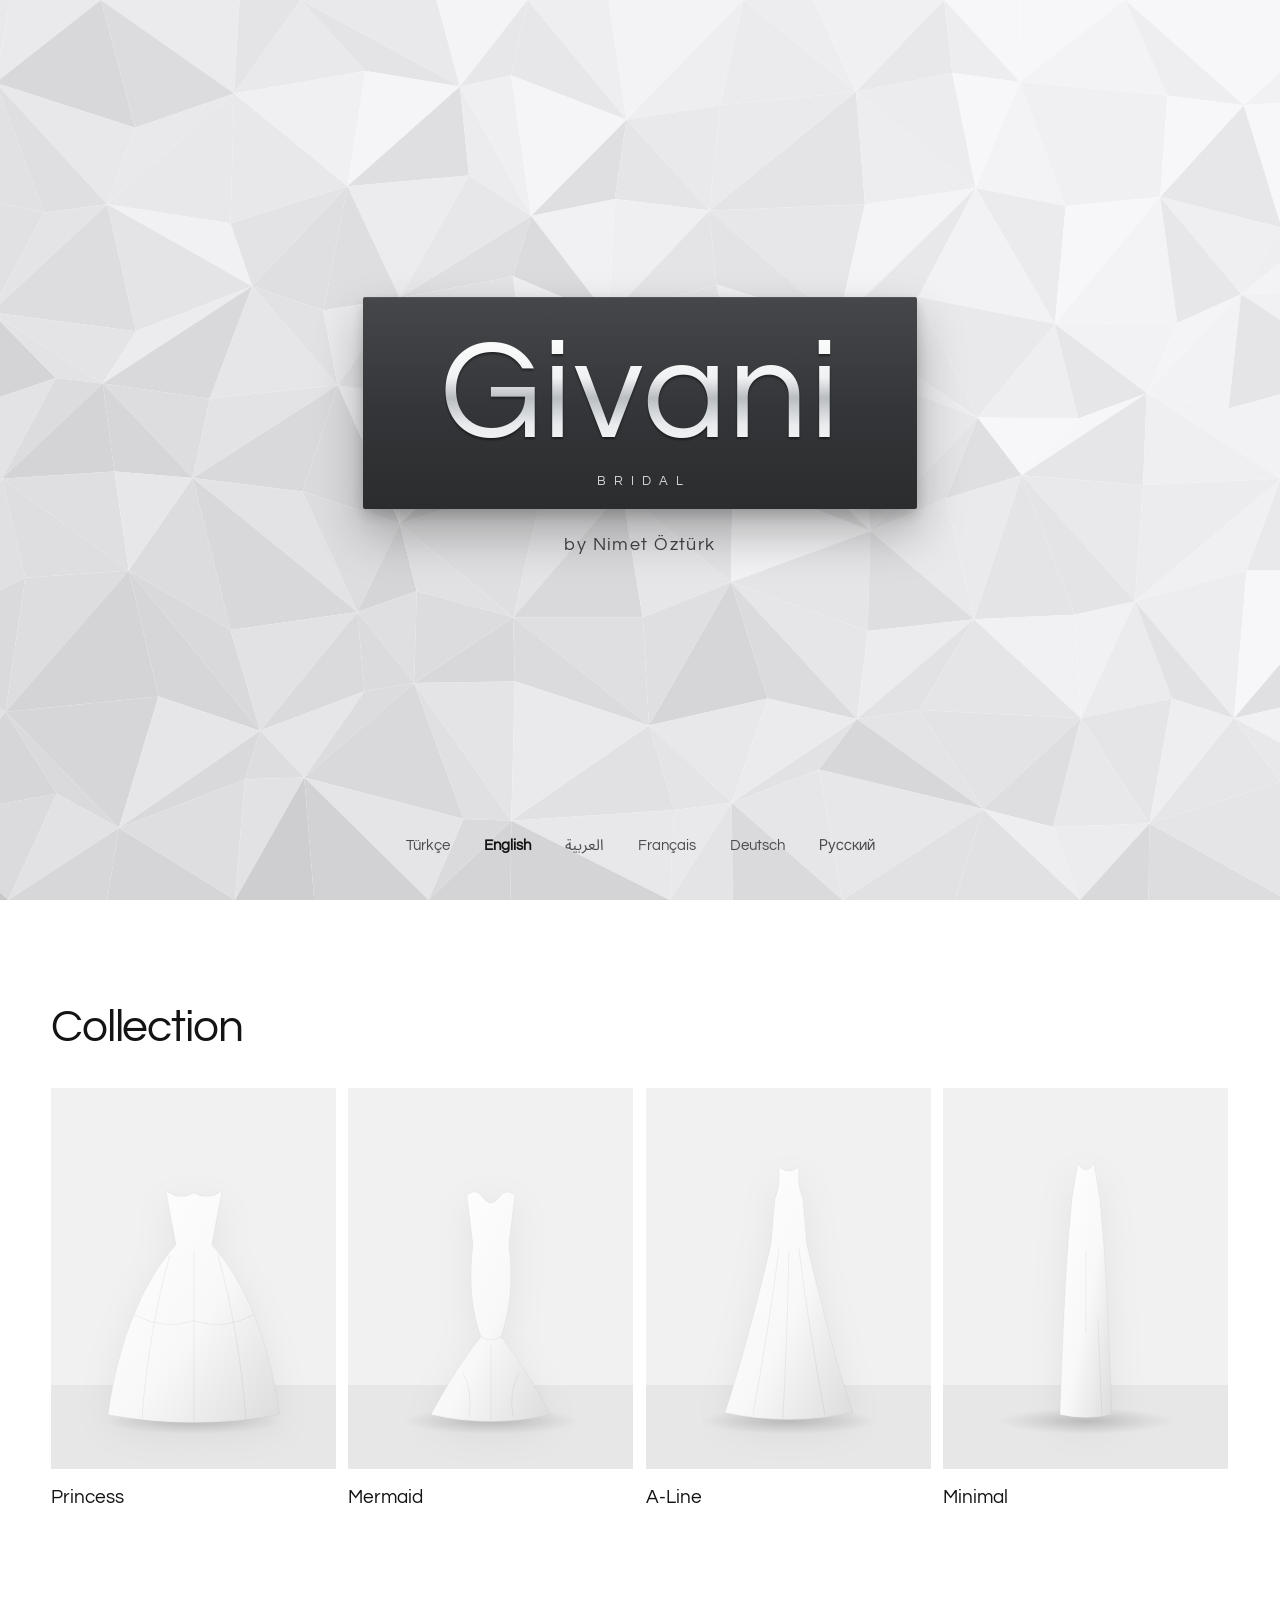
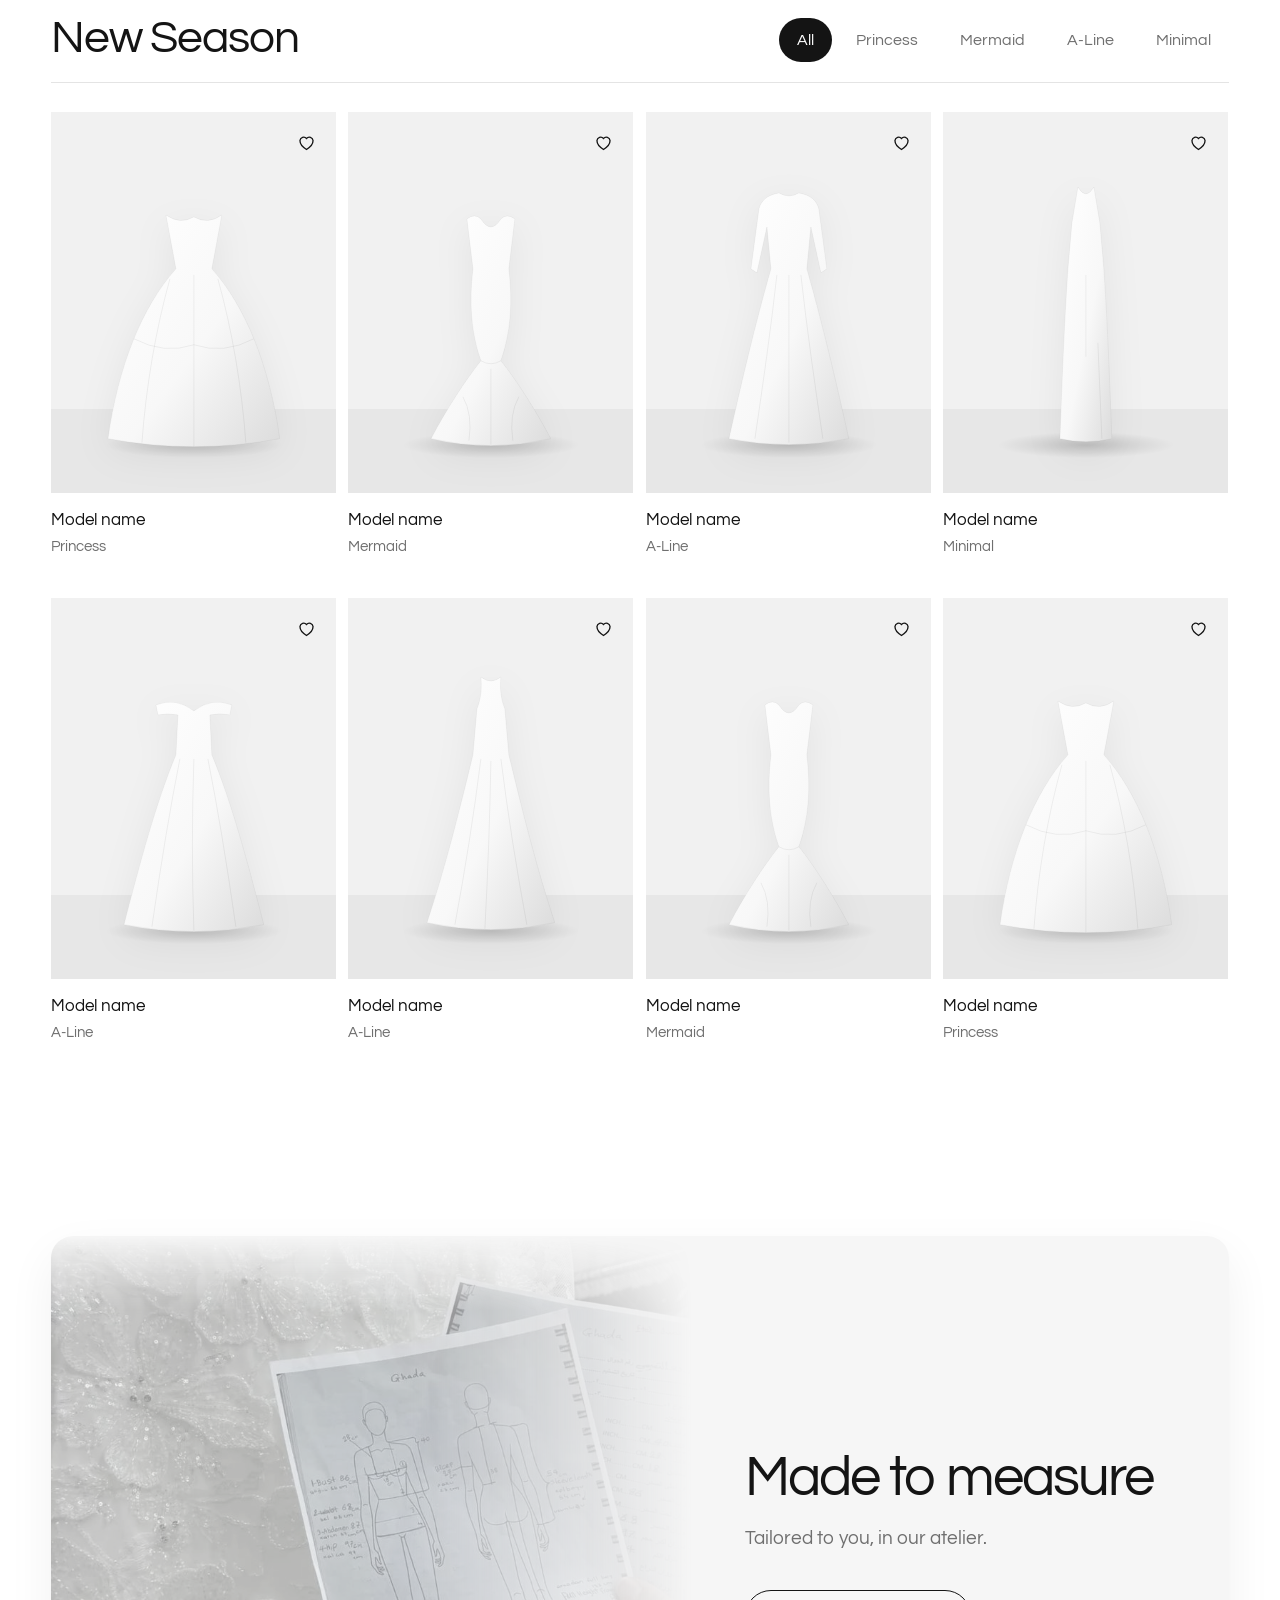
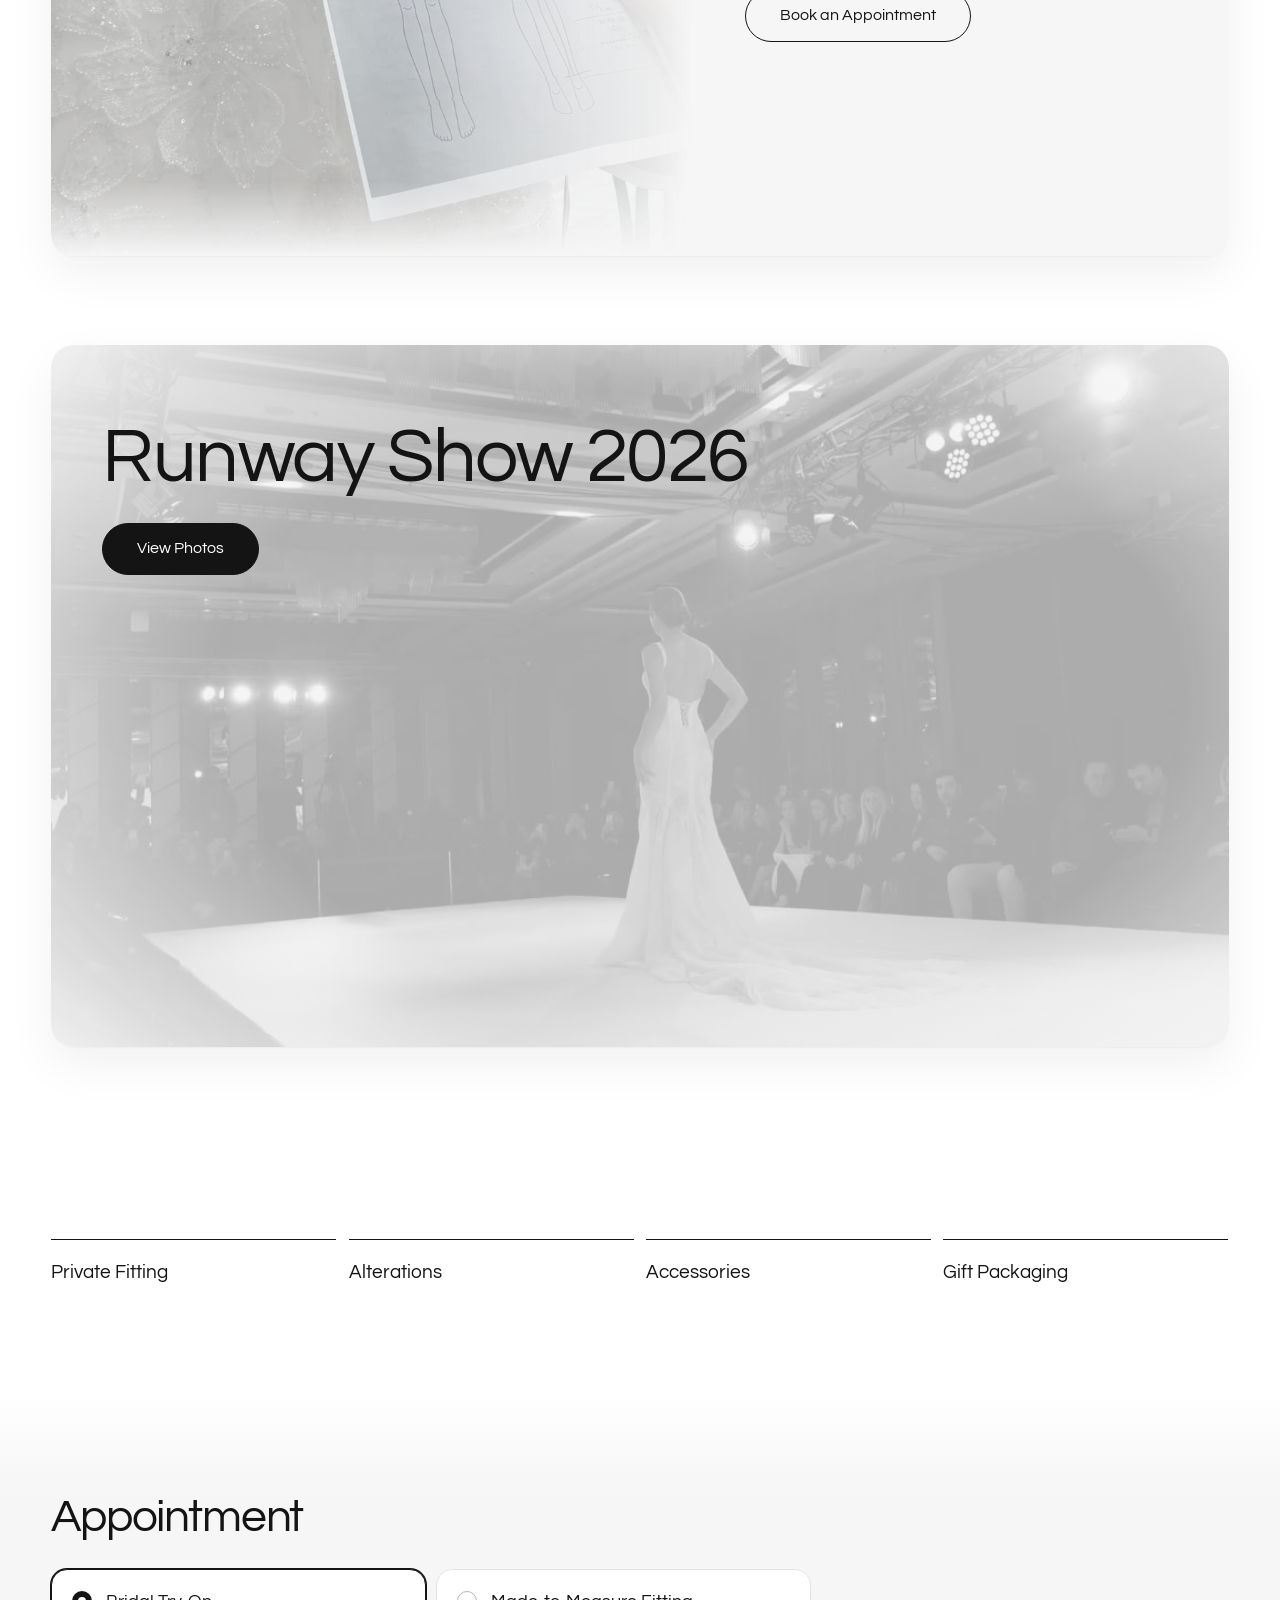
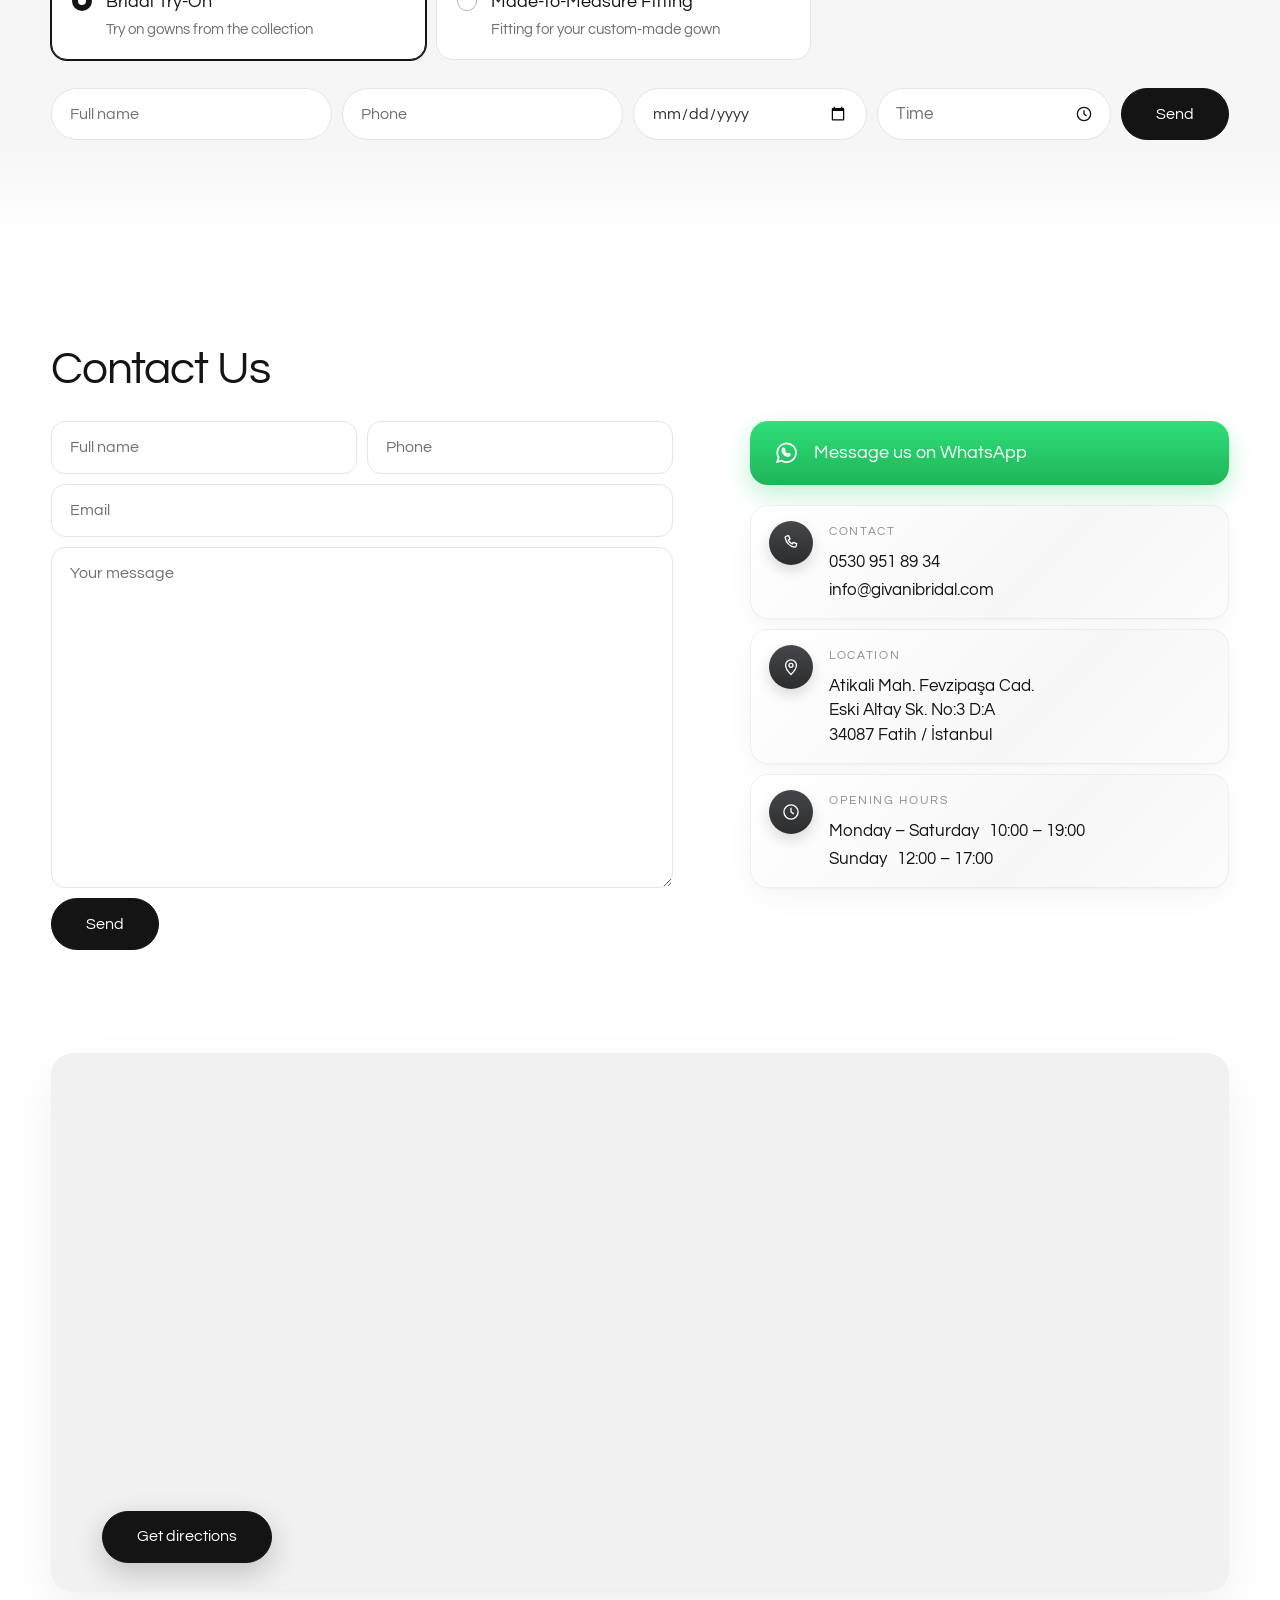
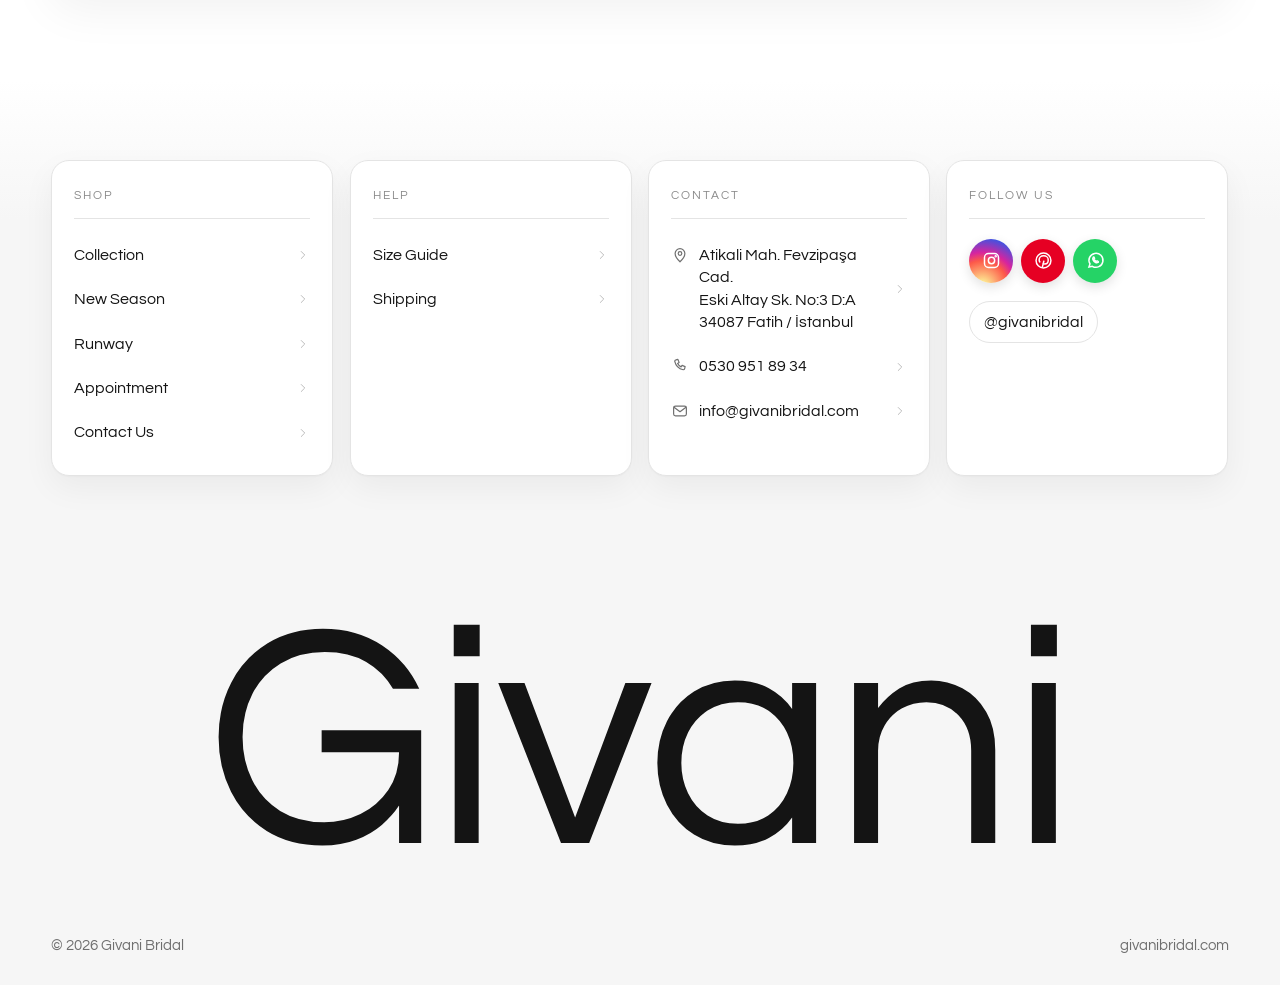
==== index.html @ d855e5ca "Kişiye özel dikim: silik atölye ölçü fotoğrafı Co-Authored-By: Claude Opus 5.5 <noreply@anthropic.co" ====
<!DOCTYPE html>
<html lang="tr">
<head>
  <meta charset="UTF-8">
  <meta name="viewport" content="width=device-width, initial-scale=1.0">
  <title>Givani Bridal — Tasarım Gelinlikler</title>
  <meta name="description" content="Givani Bridal tasarım gelinlik koleksiyonu.">
  <link rel="icon" href="assets/favicon.svg" type="image/svg+xml">
  <link rel="preconnect" href="https://fonts.googleapis.com">
  <link rel="preconnect" href="https://fonts.gstatic.com" crossorigin>
  <link href="https://fonts.googleapis.com/css2?family=Inter+Tight:wght@300;400;500;600&family=Questrial&family=Noto+Sans+Arabic:wght@400;500;600&display=swap" rel="stylesheet">
  <link rel="stylesheet" href="css/style.css">
</head>
<body>
<script>document.documentElement.classList.add("js")</script>
<script>try{if(!sessionStorage.getItem("gv_intro")&&!location.hash)document.documentElement.classList.add("has-intro")}catch(e){document.documentElement.classList.add("has-intro")}</script>

<!-- Simgeler ve gelinlik siluetleri -->
<svg width="0" height="0" style="position:absolute" aria-hidden="true">
  <defs>
    <linearGradient id="gown-fill" x1="0" y1="0" x2="1" y2="1">
      <stop offset="0" stop-color="#ffffff"/>
      <stop offset=".55" stop-color="#f8f8f8"/>
      <stop offset="1" stop-color="#dcdcdc"/>
    </linearGradient>

    <symbol id="i-search" viewBox="0 0 24 24"><circle cx="11" cy="11" r="6.5"/><path d="M16 16l4.5 4.5"/></symbol>
    <symbol id="i-user" viewBox="0 0 24 24"><circle cx="12" cy="8.5" r="3.8"/><path d="M4.5 20.5c1.2-3.8 4-5.6 7.5-5.6s6.3 1.8 7.5 5.6"/></symbol>
    <symbol id="i-heart" viewBox="0 0 24 24"><path d="M12 20s-7.5-4.6-7.5-10.2A4.3 4.3 0 0 1 12 7.4a4.3 4.3 0 0 1 7.5 2.4C19.5 15.4 12 20 12 20z"/></symbol>
    <symbol id="i-bag" viewBox="0 0 24 24"><path d="M5.5 8.5h13l-1 12h-11z"/><path d="M9 8.5V7a3 3 0 0 1 6 0v1.5"/></symbol>
    <symbol id="i-menu" viewBox="0 0 24 24"><path d="M4 9h16M4 15h16"/></symbol>
    <symbol id="i-globe" viewBox="0 0 24 24"><circle cx="12" cy="12" r="8.5"/><path d="M3.5 12h17M12 3.5c2.4 2.4 3.6 5.2 3.6 8.5s-1.2 6.1-3.6 8.5M12 3.5C9.6 5.9 8.4 8.7 8.4 12s1.2 6.1 3.6 8.5"/></symbol>
    <symbol id="i-chev" viewBox="0 0 24 24"><path d="M9 5l7 7-7 7"/></symbol>
    <symbol id="i-back" viewBox="0 0 24 24"><path d="M20 12H4.5M10.5 5.5L4 12l6.5 6.5"/></symbol>
    <symbol id="i-close" viewBox="0 0 24 24"><path d="M6 6l12 12M18 6L6 18"/></symbol>
    <symbol id="i-pinterest" viewBox="0 0 24 24"><circle cx="12" cy="12" r="8.5"/><path d="M10.6 19.8l1.9-7.6"/><path d="M11.3 15.1c.6.5 1.4.8 2.2.8 2.3 0 3.9-2 3.9-4.6 0-2.7-2.3-4.6-5.2-4.6-3.1 0-5.2 2.1-5.2 4.7 0 1.2.5 2.3 1.3 2.8"/></symbol>
    <symbol id="i-instagram" viewBox="0 0 24 24"><rect x="4" y="4" width="16" height="16" rx="4.5"/><circle cx="12" cy="12" r="3.6"/><circle cx="16.8" cy="7.2" r=".6"/></symbol>
    <symbol id="i-whatsapp" viewBox="0 0 24 24"><path d="M4.5 19.5l1.2-3.6A8 8 0 1 1 8.4 18.6z"/><path d="M9.2 8.6c.2-.5.6-.5.9-.5s.5.6.8 1.3c.2.5-.5.9-.4 1.2.5 1 1.3 1.8 2.3 2.3.3.1.7-.6 1.2-.4.7.3 1.3.6 1.3.8s0 .7-.5.9c-.6.4-1.5.6-2.6.1A7 7 0 0 1 9.1 11c-.4-1-.2-1.8.1-2.4z"/></symbol>

    <!-- Siluetler (viewBox 200x300) -->
    <symbol id="g-aline" viewBox="0 0 200 300">
      <path class="g" d="M90 34C91 46 90 56 86 66L82 112C68 170 54 226 36 280Q100 294 164 280C146 226 132 170 118 112L114 66C110 56 109 46 110 34Q100 42 90 34Z"/>
      <path class="f" d="M100 118C99 174 97 230 94 286M90 116C83 172 74 228 64 282M110 116C117 172 126 228 136 282"/>
    </symbol>
    <symbol id="g-mermaid" viewBox="0 0 200 300">
      <path class="g" d="M76 62Q84 56 90 62Q95 70 100 70Q105 70 110 62Q116 56 124 62L118 112C122 146 120 176 110 204C126 224 144 252 160 282Q100 296 40 282C56 252 74 224 90 204C80 176 78 146 82 112Z"/>
      <path class="f" d="M90 204Q100 210 110 204M72 240Q82 258 78 284M128 240Q118 258 122 284M100 212V288"/>
    </symbol>
    <symbol id="g-ball" viewBox="0 0 200 300">
      <path class="g" d="M72 58Q86 68 100 60Q114 68 128 58L118 112C152 150 176 210 186 282Q100 298 14 282C24 210 48 150 82 112Z"/>
      <path class="f" d="M100 118V290M76 122C62 172 52 230 48 286M124 122C138 172 148 230 152 286M40 182Q70 198 100 188Q130 198 160 182"/>
    </symbol>
    <symbol id="g-sheath" viewBox="0 0 200 300">
      <path class="g" d="M92 30Q100 44 108 30L114 66L118 112C122 172 124 228 126 282Q100 288 74 282C76 228 78 172 82 112L86 66Z"/>
      <path class="f" d="M112 186L116 282M100 118V200"/>
    </symbol>
    <symbol id="g-sleeve" viewBox="0 0 200 300">
      <path class="g" d="M90 36Q100 42 110 36C122 38 128 44 130 52L138 112L132 116L122 70L118 112C134 168 148 228 160 282Q100 294 40 282C52 228 66 168 82 112L78 70L68 116L62 112L70 52C72 44 78 38 90 36Z"/>
      <path class="f" d="M100 118V286M88 118C82 172 74 228 66 282M112 118C118 172 126 228 134 282"/>
    </symbol>
    <symbol id="g-off" viewBox="0 0 200 300">
      <path class="g" d="M62 62Q82 54 100 68Q118 54 138 62L136 72Q126 70 116 72L118 112C138 160 154 220 170 282Q100 296 30 282C46 220 62 160 82 112L84 72Q74 70 64 72Z"/>
      <path class="f" d="M100 116C98 174 98 230 100 288M86 116Q72 186 58 284M114 116Q128 186 142 284"/>
    </symbol>
  </defs>
</svg>

<!-- Giriş ekranı -->
<div class="intro" id="intro" hidden>
  <svg class="intro__facets" viewBox="0 0 1600 1000" preserveAspectRatio="xMidYMid slice" aria-hidden="true"><path d="M0 0L100 0L84 92Z" fill="#e9e9eb"/><path d="M0 0L84 92L0 134Z" fill="#e0e0e2"/><path d="M100 0L201 0L84 92Z" fill="#eaeaec"/><path d="M201 0L239 142L84 92Z" fill="#d8d8da"/><path d="M201 0L355 0L349 104Z" fill="#ebebed"/><path d="M201 0L349 104L239 142Z" fill="#dcdcde"/><path d="M355 0L423 0L349 104Z" fill="#e4e4e6"/><path d="M423 0L495 79L349 104Z" fill="#e9e9eb"/><path d="M423 0L574 0L600 96Z" fill="#e9e9eb"/><path d="M423 0L600 96L495 79Z" fill="#e4e4e6"/><path d="M574 0L675 0L600 96Z" fill="#f4f4f6"/><path d="M675 0L657 84L600 96Z" fill="#e7e7e9"/><path d="M675 0L765 0L785 133Z" fill="#eeeef0"/><path d="M675 0L785 133L657 84Z" fill="#e7e7e9"/><path d="M765 0L915 0L785 133Z" fill="#f3f3f5"/><path d="M915 0L889 117L785 133Z" fill="#eeeef0"/><path d="M915 0L992 0L1040 102Z" fill="#ededef"/><path d="M915 0L1040 102L889 117Z" fill="#ebebed"/><path d="M992 0L1138 0L1040 102Z" fill="#f0f0f2"/><path d="M1138 0L1147 81L1040 102Z" fill="#e8e8ea"/><path d="M1138 0L1223 0L1222 91Z" fill="#f7f7f9"/><path d="M1138 0L1222 91L1147 81Z" fill="#ededef"/><path d="M1223 0L1339 0L1222 91Z" fill="#f7f7f9"/><path d="M1339 0L1386 106L1222 91Z" fill="#f3f3f5"/><path d="M1339 0L1480 0L1471 117Z" fill="#f7f7f9"/><path d="M1339 0L1471 117L1386 106Z" fill="#eeeef0"/><path d="M1480 0L1600 0L1471 117Z" fill="#f7f7f9"/><path d="M1600 0L1600 108L1471 117Z" fill="#f1f1f3"/><path d="M0 134L84 92L0 208Z" fill="#e7e7e9"/><path d="M84 92L138 236L0 208Z" fill="#e1e1e3"/><path d="M84 92L239 142L208 227Z" fill="#e8e8ea"/><path d="M84 92L208 227L138 236Z" fill="#dfdfe1"/><path d="M239 142L349 104L208 227Z" fill="#e9e9eb"/><path d="M349 104L345 248L208 227Z" fill="#e8e8ea"/><path d="M349 104L495 79L475 207Z" fill="#f0f0f2"/><path d="M349 104L475 207L345 248Z" fill="#e8e8ea"/><path d="M495 79L600 96L475 207Z" fill="#f5f5f7"/><path d="M600 96L610 195L475 207Z" fill="#dfdfe1"/><path d="M600 96L657 84L679 240Z" fill="#efeff1"/><path d="M600 96L679 240L610 195Z" fill="#ececee"/><path d="M657 84L785 133L679 240Z" fill="#f5f5f7"/><path d="M785 133L772 221L679 240Z" fill="#dfdfe1"/><path d="M785 133L889 117L877 234Z" fill="#e9e9eb"/><path d="M785 133L877 234L772 221Z" fill="#e5e5e7"/><path d="M889 117L1040 102L877 234Z" fill="#eaeaec"/><path d="M1040 102L1050 227L877 234Z" fill="#e4e4e6"/><path d="M1040 102L1147 81L1173 209Z" fill="#ececee"/><path d="M1040 102L1173 209L1050 227Z" fill="#ededef"/><path d="M1147 81L1222 91L1173 209Z" fill="#f7f7f9"/><path d="M1222 91L1273 229L1173 209Z" fill="#f3f3f5"/><path d="M1222 91L1386 106L1378 219Z" fill="#f0f0f2"/><path d="M1222 91L1378 219L1273 229Z" fill="#f0f0f2"/><path d="M1386 106L1471 117L1378 219Z" fill="#f7f7f9"/><path d="M1471 117L1513 253L1378 219Z" fill="#e7e7e9"/><path d="M1471 117L1600 108L1600 220Z" fill="#f7f7f9"/><path d="M1471 117L1600 220L1513 253Z" fill="#f7f7f9"/><path d="M0 208L138 236L79 347Z" fill="#e1e1e3"/><path d="M0 208L79 347L0 345Z" fill="#e4e4e6"/><path d="M138 236L208 227L79 347Z" fill="#e4e4e6"/><path d="M208 227L240 368L79 347Z" fill="#dddddf"/><path d="M208 227L345 248L369 318Z" fill="#f1f1f3"/><path d="M208 227L369 318L240 368Z" fill="#e4e4e6"/><path d="M345 248L475 207L369 318Z" fill="#e3e3e5"/><path d="M475 207L448 345L369 318Z" fill="#dfdfe1"/><path d="M475 207L610 195L533 331Z" fill="#ececee"/><path d="M475 207L533 331L448 345Z" fill="#dedee0"/><path d="M610 195L679 240L533 331Z" fill="#e7e7e9"/><path d="M679 240L659 307L533 331Z" fill="#dfdfe1"/><path d="M679 240L772 221L765 352Z" fill="#f1f1f3"/><path d="M679 240L765 352L659 307Z" fill="#dbdbdd"/><path d="M772 221L877 234L765 352Z" fill="#efeff1"/><path d="M877 234L885 316L765 352Z" fill="#e4e4e6"/><path d="M877 234L1050 227L1020 359Z" fill="#e7e7e9"/><path d="M877 234L1020 359L885 316Z" fill="#e3e3e5"/><path d="M1050 227L1173 209L1020 359Z" fill="#f4f4f6"/><path d="M1173 209L1109 330L1020 359Z" fill="#e8e8ea"/><path d="M1173 209L1273 229L1261 360Z" fill="#ebebed"/><path d="M1173 209L1261 360L1109 330Z" fill="#f2f2f4"/><path d="M1273 229L1378 219L1261 360Z" fill="#f7f7f9"/><path d="M1378 219L1397 359L1261 360Z" fill="#f3f3f5"/><path d="M1378 219L1513 253L1468 327Z" fill="#efeff1"/><path d="M1378 219L1468 327L1397 359Z" fill="#e7e7e9"/><path d="M1513 253L1600 220L1468 327Z" fill="#eeeef0"/><path d="M1600 220L1600 323L1468 327Z" fill="#f3f3f5"/><path d="M0 345L79 347L0 471Z" fill="#dfdfe1"/><path d="M79 347L151 420L0 471Z" fill="#d4d4d6"/><path d="M79 347L240 368L203 426Z" fill="#e4e4e6"/><path d="M79 347L203 426L151 420Z" fill="#e3e3e5"/><path d="M240 368L369 318L203 426Z" fill="#ececee"/><path d="M369 318L322 443L203 426Z" fill="#d9d9db"/><path d="M369 318L448 345L464 428Z" fill="#e2e2e4"/><path d="M369 318L464 428L322 443Z" fill="#e6e6e8"/><path d="M448 345L533 331L464 428Z" fill="#eaeaec"/><path d="M533 331L532 439L464 428Z" fill="#e3e3e5"/><path d="M533 331L659 307L675 449Z" fill="#e3e3e5"/><path d="M533 331L675 449L532 439Z" fill="#d8d8da"/><path d="M659 307L765 352L675 449Z" fill="#efeff1"/><path d="M765 352L836 458L675 449Z" fill="#e1e1e3"/><path d="M765 352L885 316L916 453Z" fill="#e5e5e7"/><path d="M765 352L916 453L836 458Z" fill="#ebebed"/><path d="M885 316L1020 359L916 453Z" fill="#f0f0f2"/><path d="M1020 359L1043 413L916 453Z" fill="#ebebed"/><path d="M1020 359L1109 330L1175 464Z" fill="#e8e8ea"/><path d="M1020 359L1175 464L1043 413Z" fill="#ededef"/><path d="M1109 330L1261 360L1175 464Z" fill="#e9e9eb"/><path d="M1261 360L1287 465L1175 464Z" fill="#eeeef0"/><path d="M1261 360L1397 359L1363 437Z" fill="#f2f2f4"/><path d="M1261 360L1363 437L1287 465Z" fill="#e6e6e8"/><path d="M1397 359L1468 327L1363 437Z" fill="#f4f4f6"/><path d="M1468 327L1454 454L1363 437Z" fill="#f2f2f4"/><path d="M1468 327L1600 323L1600 414Z" fill="#f1f1f3"/><path d="M1468 327L1600 414L1454 454Z" fill="#e5e5e7"/><path d="M0 471L151 420L91 532Z" fill="#e3e3e5"/><path d="M0 471L91 532L0 525Z" fill="#d4d4d6"/><path d="M151 420L203 426L91 532Z" fill="#dcdcde"/><path d="M203 426L216 524L91 532Z" fill="#d4d4d6"/><path d="M203 426L322 443L303 531Z" fill="#dddddf"/><path d="M203 426L303 531L216 524Z" fill="#d6d6d8"/><path d="M322 443L464 428L303 531Z" fill="#e3e3e5"/><path d="M464 428L425 546L303 531Z" fill="#d9d9db"/><path d="M464 428L532 439L533 582Z" fill="#ececee"/><path d="M464 428L533 582L425 546Z" fill="#dadadc"/><path d="M532 439L675 449L533 582Z" fill="#e8e8ea"/><path d="M675 449L695 531L533 582Z" fill="#d9d9db"/><path d="M675 449L836 458L780 545Z" fill="#e8e8ea"/><path d="M675 449L780 545L695 531Z" fill="#d8d8da"/><path d="M836 458L916 453L780 545Z" fill="#e7e7e9"/><path d="M916 453L903 529L780 545Z" fill="#d9d9db"/><path d="M916 453L1043 413L1056 590Z" fill="#f1f1f3"/><path d="M916 453L1056 590L903 529Z" fill="#e4e4e6"/><path d="M1043 413L1175 464L1056 590Z" fill="#e8e8ea"/><path d="M1175 464L1140 554L1056 590Z" fill="#e4e4e6"/><path d="M1175 464L1287 465L1224 528Z" fill="#f7f7f9"/><path d="M1175 464L1224 528L1140 554Z" fill="#dfdfe1"/><path d="M1287 465L1363 437L1224 528Z" fill="#f6f6f8"/><path d="M1363 437L1359 539L1224 528Z" fill="#e6e6e8"/><path d="M1363 437L1454 454L1512 532Z" fill="#f2f2f4"/><path d="M1363 437L1512 532L1359 539Z" fill="#efeff1"/><path d="M1454 454L1600 414L1512 532Z" fill="#f2f2f4"/><path d="M1600 414L1600 522L1512 532Z" fill="#ebebed"/><path d="M0 525L91 532L0 698Z" fill="#e4e4e6"/><path d="M91 532L117 642L0 698Z" fill="#e0e0e2"/><path d="M91 532L216 524L232 634Z" fill="#dfdfe1"/><path d="M91 532L232 634L117 642Z" fill="#dedee0"/><path d="M216 524L303 531L232 634Z" fill="#e7e7e9"/><path d="M303 531L345 700L232 634Z" fill="#dcdcde"/><path d="M303 531L425 546L486 680Z" fill="#e3e3e5"/><path d="M303 531L486 680L345 700Z" fill="#d8d8da"/><path d="M425 546L533 582L486 680Z" fill="#dddddf"/><path d="M533 582L552 657L486 680Z" fill="#d5d5d7"/><path d="M533 582L695 531L659 686Z" fill="#dfdfe1"/><path d="M533 582L659 686L552 657Z" fill="#e1e1e3"/><path d="M695 531L780 545L659 686Z" fill="#e4e4e6"/><path d="M780 545L803 686L659 686Z" fill="#d9d9db"/><path d="M780 545L903 529L901 647Z" fill="#e3e3e5"/><path d="M780 545L901 647L803 686Z" fill="#e6e6e8"/><path d="M903 529L1056 590L901 647Z" fill="#f2f2f4"/><path d="M1056 590L1053 701L901 647Z" fill="#e5e5e7"/><path d="M1056 590L1140 554L1171 688Z" fill="#e9e9eb"/><path d="M1056 590L1171 688L1053 701Z" fill="#dedee0"/><path d="M1140 554L1224 528L1171 688Z" fill="#eaeaec"/><path d="M1224 528L1283 683L1171 688Z" fill="#e4e4e6"/><path d="M1224 528L1359 539L1350 668Z" fill="#e9e9eb"/><path d="M1224 528L1350 668L1283 683Z" fill="#e4e4e6"/><path d="M1359 539L1512 532L1350 668Z" fill="#ececee"/><path d="M1512 532L1474 634L1350 668Z" fill="#f0f0f2"/><path d="M1512 532L1600 522L1600 634Z" fill="#f7f7f9"/><path d="M1512 532L1600 634L1474 634Z" fill="#e9e9eb"/><path d="M0 698L117 642L95 791Z" fill="#dadadc"/><path d="M0 698L95 791L0 762Z" fill="#dddddf"/><path d="M117 642L232 634L95 791Z" fill="#dddddf"/><path d="M232 634L265 774L95 791Z" fill="#d4d4d6"/><path d="M232 634L345 700L378 812Z" fill="#d9d9db"/><path d="M232 634L378 812L265 774Z" fill="#d6d6d8"/><path d="M345 700L486 680L378 812Z" fill="#e2e2e4"/><path d="M486 680L494 768L378 812Z" fill="#dadadc"/><path d="M486 680L552 657L549 759Z" fill="#dfdfe1"/><path d="M486 680L549 759L494 768Z" fill="#dbdbdd"/><path d="M552 657L659 686L549 759Z" fill="#dcdcde"/><path d="M659 686L661 757L549 759Z" fill="#d8d8da"/><path d="M659 686L803 686L810 806Z" fill="#dfdfe1"/><path d="M659 686L810 806L661 757Z" fill="#dbdbdd"/><path d="M803 686L901 647L810 806Z" fill="#dfdfe1"/><path d="M901 647L942 776L810 806Z" fill="#d6d6d8"/><path d="M901 647L1053 701L1041 799Z" fill="#e6e6e8"/><path d="M901 647L1041 799L942 776Z" fill="#dbdbdd"/><path d="M1053 701L1171 688L1041 799Z" fill="#ececee"/><path d="M1171 688L1110 789L1041 799Z" fill="#e2e2e4"/><path d="M1171 688L1283 683L1290 798Z" fill="#f1f1f3"/><path d="M1171 688L1290 798L1110 789Z" fill="#e5e5e7"/><path d="M1283 683L1350 668L1290 798Z" fill="#f1f1f3"/><path d="M1350 668L1391 776L1290 798Z" fill="#ebebed"/><path d="M1350 668L1474 634L1460 798Z" fill="#ededef"/><path d="M1350 668L1460 798L1391 776Z" fill="#e2e2e4"/><path d="M1474 634L1600 634L1460 798Z" fill="#f7f7f9"/><path d="M1600 634L1600 766L1460 798Z" fill="#e0e0e2"/><path d="M0 762L95 791L0 910Z" fill="#e1e1e3"/><path d="M95 791L152 882L0 910Z" fill="#d6d6d8"/><path d="M95 791L265 774L221 920Z" fill="#d6d6d8"/><path d="M95 791L221 920L152 882Z" fill="#dadadc"/><path d="M265 774L378 812L221 920Z" fill="#e6e6e8"/><path d="M378 812L361 866L221 920Z" fill="#d9d9db"/><path d="M378 812L494 768L427 864Z" fill="#e6e6e8"/><path d="M378 812L427 864L361 866Z" fill="#dddddf"/><path d="M494 768L549 759L427 864Z" fill="#dcdcde"/><path d="M549 759L604 910L427 864Z" fill="#d9d9db"/><path d="M549 759L661 757L657 912Z" fill="#e4e4e6"/><path d="M549 759L657 912L604 910Z" fill="#e0e0e2"/><path d="M661 757L810 806L657 912Z" fill="#eaeaec"/><path d="M810 806L838 900L657 912Z" fill="#e1e1e3"/><path d="M810 806L942 776L902 892Z" fill="#e8e8ea"/><path d="M810 806L902 892L838 900Z" fill="#e4e4e6"/><path d="M942 776L1041 799L902 892Z" fill="#ebebed"/><path d="M1041 799L999 855L902 892Z" fill="#e2e2e4"/><path d="M1041 799L1110 789L1181 899Z" fill="#e4e4e6"/><path d="M1041 799L1181 899L999 855Z" fill="#d7d7d9"/><path d="M1110 789L1290 798L1181 899Z" fill="#e3e3e5"/><path d="M1290 798L1259 919L1181 899Z" fill="#dedee0"/><path d="M1290 798L1391 776L1366 915Z" fill="#e5e5e7"/><path d="M1290 798L1366 915L1259 919Z" fill="#e8e8ea"/><path d="M1391 776L1460 798L1366 915Z" fill="#eeeef0"/><path d="M1460 798L1512 869L1366 915Z" fill="#e6e6e8"/><path d="M1460 798L1600 766L1600 872Z" fill="#f1f1f3"/><path d="M1460 798L1600 872L1512 869Z" fill="#e8e8ea"/><path d="M0 910L152 882L98 1000Z" fill="#dbdbdd"/><path d="M0 910L98 1000L0 1000Z" fill="#c8c8ca"/><path d="M152 882L221 920L98 1000Z" fill="#e2e2e4"/><path d="M221 920L208 1000L98 1000Z" fill="#d7d7d9"/><path d="M221 920L361 866L350 1000Z" fill="#dedee0"/><path d="M221 920L350 1000L208 1000Z" fill="#d5d5d7"/><path d="M361 866L427 864L350 1000Z" fill="#e2e2e4"/><path d="M427 864L438 1000L350 1000Z" fill="#ceced0"/><path d="M427 864L604 910L565 1000Z" fill="#e5e5e7"/><path d="M427 864L565 1000L438 1000Z" fill="#d2d2d4"/><path d="M604 910L657 912L565 1000Z" fill="#dadadc"/><path d="M657 912L656 1000L565 1000Z" fill="#d4d4d6"/><path d="M657 912L838 900L833 1000Z" fill="#e8e8ea"/><path d="M657 912L833 1000L656 1000Z" fill="#d4d4d6"/><path d="M838 900L902 892L833 1000Z" fill="#e9e9eb"/><path d="M902 892L903 1000L833 1000Z" fill="#e4e4e6"/><path d="M902 892L999 855L1025 1000Z" fill="#e6e6e8"/><path d="M902 892L1025 1000L903 1000Z" fill="#dadadc"/><path d="M999 855L1181 899L1025 1000Z" fill="#e7e7e9"/><path d="M1181 899L1150 1000L1025 1000Z" fill="#e1e1e3"/><path d="M1181 899L1259 919L1289 1000Z" fill="#eeeef0"/><path d="M1181 899L1289 1000L1150 1000Z" fill="#e1e1e3"/><path d="M1259 919L1366 915L1289 1000Z" fill="#ececee"/><path d="M1366 915L1365 1000L1289 1000Z" fill="#d9d9db"/><path d="M1366 915L1512 869L1519 1000Z" fill="#e5e5e7"/><path d="M1366 915L1519 1000L1365 1000Z" fill="#dddddf"/><path d="M1512 869L1600 872L1519 1000Z" fill="#f1f1f3"/><path d="M1600 872L1600 1000L1519 1000Z" fill="#e0e0e2"/></svg>
  <div class="intro__center">
  <button class="intro__logo" id="introEnter" aria-label="Siteye gir" data-i18n-aria="intro.enter">
    <!-- LOGO: tabeladan esinlenen antrasit panel ve gümüş yazı -->
    <span class="sign"><span class="sign__word">Givani</span><span class="sign__in">BRIDAL</span></span>
  </button>
  <p class="sign__by">by Nimet Öztürk</p>
  </div>
  <div class="intro__langs" id="introLangs" role="group" aria-label="Dil" data-i18n-aria="ui.language"></div>
</div>


<header class="header" id="header">
  <div class="wrap header__inner">
    <button class="icon-btn menu-toggle" aria-label="Menü" data-i18n-aria="ui.menu" id="menuOpen"><svg><use href="#i-menu"/></svg></button>

    <a href="#" class="logo" aria-label="Givani Bridal">Givani <span>BRIDAL</span></a>

    <nav class="nav">
      <a href="#koleksiyon" data-i18n="nav.collection">Koleksiyon</a>
      <a href="#yeni-sezon" data-i18n="nav.newSeason">Yeni Sezon</a>
      <a href="#atolye" data-i18n="nav.atelier">Atölye</a>
      <a href="#defile" data-i18n="nav.show">Defile</a>
      <a href="#randevu" data-i18n="nav.booking">Randevu</a>
    </nav>

    <div class="header__actions">
      <div class="lang" id="lang">
        <button class="lang__btn" id="langBtn" aria-haspopup="listbox" aria-expanded="false" aria-label="Dil" data-i18n-aria="ui.language"><svg><use href="#i-globe"/></svg><span id="langCode">TR</span></button>
        <ul class="lang__menu" id="langMenu" role="listbox" hidden></ul>
      </div>
      <button class="icon-btn" aria-label="Ara" data-i18n-aria="ui.search" data-open="search"><svg><use href="#i-search"/></svg></button>
      <a class="icon-btn" data-wa data-track="whatsapp_click" href="https://wa.me/905309518934" target="_blank" rel="noopener" aria-label="WhatsApp" data-i18n-aria="ui.whatsapp"><svg><use href="#i-whatsapp"/></svg></a>
      <button class="icon-btn badge-wrap hide-sm" aria-label="Favoriler" data-i18n-aria="favorites" data-open="fav"><svg><use href="#i-heart"/></svg><span class="badge" data-count="fav">0</span></button>
      <button class="icon-btn badge-wrap" aria-label="Sepet" data-i18n-aria="cart" data-open="cart"><svg><use href="#i-bag"/></svg><span class="badge" data-count="cart">0</span></button>
    </div>
  </div>
</header>

<aside class="drawer" id="drawer" aria-hidden="true">
  <button class="icon-btn drawer__close" aria-label="Kapat" data-i18n-aria="ui.close" id="menuClose"><svg><use href="#i-close"/></svg></button>
  <nav class="drawer__nav">
    <a href="#koleksiyon" data-i18n="nav.collection">Koleksiyon</a>
    <a href="#yeni-sezon" data-i18n="nav.newSeason">Yeni Sezon</a>
    <a href="#atolye" data-i18n="nav.atelier">Atölye</a>
    <a href="#defile" data-i18n="nav.show">Defile</a>
    <a href="#randevu" data-i18n="nav.booking">Randevu</a>
    <a href="#bize-ulasin" data-i18n="nav.contact">İletişim</a>
  </nav>
  <div class="drawer__tools">
    <a data-wa data-track="whatsapp_click" href="https://wa.me/905309518934" target="_blank" rel="noopener"><svg><use href="#i-whatsapp"/></svg><span data-i18n="ui.whatsapp">WhatsApp ile yazın</span></a>
    <button data-open="fav"><svg><use href="#i-heart"/></svg><span data-i18n="favorites">Favoriler</span> <span class="badge badge--inline" data-count="fav">0</span></button>
  </div>
  <div class="drawer__langs" id="drawerLangs" role="group" aria-label="Dil" data-i18n-aria="ui.language"></div>
</aside>

<!-- Arama -->
<div class="search" id="search" role="dialog" aria-modal="true" aria-label="Arama" data-i18n-aria="ui.search" hidden>
  <div class="wrap search__bar">
    <svg class="search__icon"><use href="#i-search"/></svg>
    <input type="search" id="searchInput" placeholder="Model veya kategori ara" data-i18n-placeholder="search.placeholder" autocomplete="off" aria-label="Ara" data-i18n-aria="ui.search">
    <button class="icon-btn" data-close aria-label="Kapat" data-i18n-aria="ui.close"><svg><use href="#i-close"/></svg></button>
  </div>
  <div class="wrap search__body">
    <div class="search__quick" id="searchQuick"></div>
    <p class="search__meta" id="searchMeta"></p>
    <div class="search__results" id="searchResults"></div>
  </div>
</div>

<!-- Yan paneller -->
<div class="backdrop" id="backdrop" hidden></div>

<aside class="panel" id="panel-fav" role="dialog" aria-modal="true" aria-label="Favoriler" data-i18n-aria="favorites" hidden>
  <div class="panel__head"><h3><span data-i18n="favorites">Favoriler</span> <span class="muted" data-count="fav">0</span></h3><button class="icon-btn" data-close aria-label="Kapat" data-i18n-aria="ui.close"><svg><use href="#i-close"/></svg></button></div>
  <div class="panel__body"><ul class="list" id="favList"></ul></div>
</aside>

<aside class="panel" id="panel-cart" role="dialog" aria-modal="true" aria-label="Sepet" data-i18n-aria="cart" hidden>
  <div class="panel__head"><h3><span data-i18n="cart">Sepet</span> <span class="muted" data-count="cart">0</span></h3><button class="icon-btn" data-close aria-label="Kapat" data-i18n-aria="ui.close"><svg><use href="#i-close"/></svg></button></div>
  <div class="panel__body"><ul class="list" id="cartList"></ul></div>
  <div class="panel__foot" id="cartFoot">
    <div class="ship-line" id="shipLine"></div>
    <div class="total"><span data-i18n="cart.total">Toplam</span><strong id="cartTotal">₺ —</strong></div>
    <button class="btn btn--block" id="checkout" data-i18n="cart.checkout">Siparişi Tamamla</button>
    <p class="form__msg" id="checkoutMsg" data-i18n="cart.soon" hidden>Ödeme sistemi yakında aktif olacak.</p>
  </div>
</aside>

<!-- Beden rehberi -->
<div class="modal" id="panel-size" role="dialog" aria-modal="true" aria-labelledby="sizeTitle" hidden>
  <div class="modal__head">
    <h3 id="sizeTitle" data-i18n="footer.size">Beden Rehberi</h3>
    <div class="unit" role="group" aria-label="cm / inç">
      <button class="unit__btn is-active" data-unit="cm" data-i18n="size.cm">cm</button>
      <button class="unit__btn" data-unit="in" data-i18n="size.in">inç</button>
    </div>
    <button class="icon-btn" data-close aria-label="Kapat" data-i18n-aria="ui.close"><svg><use href="#i-close"/></svg></button>
  </div>
  <div class="modal__body">
    <div class="scroll">
      <table class="sizes">
        <thead>
          <tr>
            <th data-i18n="size.colSize">TR / EU</th>
            <th data-i18n="size.colIntl">Uluslararası</th>
            <th>UK</th>
            <th>US</th>
            <th class="num" data-i18n="size.colBust">Göğüs</th>
            <th class="num" data-i18n="size.colWaist">Bel</th>
            <th class="num" data-i18n="size.colHip">Basen</th>
          </tr>
        </thead>
        <tbody id="sizeRows"></tbody>
      </table>
    </div>

    <div class="howto">
      <svg class="howto__fig" viewBox="0 0 160 240" aria-hidden="true">
        <path class="howto__body" d="M68 12h24l2 18Q126 34 132 46Q128 70 116 84Q108 104 104 120Q122 136 124 164Q124 196 112 222H48Q36 196 36 164Q38 136 56 120Q52 104 44 84Q32 70 28 46Q34 34 66 30Z"/>
        <path class="howto__stand" d="M80 222v12M62 236h36"/>
        <path class="howto__line" d="M36 84h88"/><path class="howto__line" d="M52 120h56"/><path class="howto__line" d="M32 164h96"/>
        <text x="148" y="90">1</text><text x="148" y="126">2</text><text x="148" y="170">3</text>
      </svg>
      <div>
        <h4 data-i18n="size.howTitle">Nasıl ölçülür?</h4>
        <ol class="howto__list">
          <li><strong data-i18n="size.colBust">Göğüs</strong><span data-i18n="size.bustHow"></span></li>
          <li><strong data-i18n="size.colWaist">Bel</strong><span data-i18n="size.waistHow"></span></li>
          <li><strong data-i18n="size.colHip">Basen</strong><span data-i18n="size.hipHow"></span></li>
        </ol>
      </div>
    </div>

    <p class="sizes__note" data-i18n="size.note"></p>
    <div class="sizes__cta">
      <span data-i18n="size.custom"></span>
      <a href="#randevu" class="btn btn--outline" data-book="prova" data-close data-i18n="split.cta">Randevu Al</a>
    </div>
  </div>
</div>

<!-- Kargo / teslimat adresi -->
<div class="modal modal--narrow" id="panel-ship" role="dialog" aria-modal="true" aria-labelledby="shipTitle" hidden>
  <div class="modal__head">
    <h3 id="shipTitle" data-i18n="ship.title">Teslimat Adresi</h3>
    <button class="icon-btn" data-close aria-label="Kapat" data-i18n-aria="ui.close"><svg><use href="#i-close"/></svg></button>
  </div>
  <div class="modal__body">
    <div class="addr-card" id="addrCard" hidden>
      <address id="addrView"></address>
      <div class="row__actions">
        <button class="link" id="addrEdit" data-i18n="ship.edit">Düzenle</button>
        <button class="link link--muted" id="addrDelete" data-i18n="ship.delete">Sil</button>
      </div>
    </div>
    <form class="form ship-form" id="shipForm" novalidate>
      <input name="name" autocomplete="name" placeholder="Ad Soyad" data-i18n-placeholder="form.name" data-i18n-aria="form.name" required>
      <input name="phone" type="tel" autocomplete="tel" placeholder="Telefon" data-i18n-placeholder="form.phone" data-i18n-aria="form.phone" required>
      <input name="email" type="email" autocomplete="email" class="span2" placeholder="E-posta" data-i18n-placeholder="form.email" data-i18n-aria="form.email">
      <input name="country" autocomplete="country-name" placeholder="Ülke" data-i18n-placeholder="form.country" data-i18n-aria="form.country" value="Türkiye" required>
      <input name="city" autocomplete="address-level1" placeholder="İl" data-i18n-placeholder="form.city" data-i18n-aria="form.city" required>
      <input name="district" autocomplete="address-level2" placeholder="İlçe" data-i18n-placeholder="form.district" data-i18n-aria="form.district" required>
      <input name="zip" autocomplete="postal-code" inputmode="numeric" placeholder="Posta kodu" data-i18n-placeholder="form.zip" data-i18n-aria="form.zip">
      <textarea name="address" rows="3" autocomplete="street-address" class="span2" placeholder="Açık adres" data-i18n-placeholder="form.address" data-i18n-aria="form.address" required></textarea>
      <button type="submit" class="btn btn--block span2" data-i18n="form.save">Adresi Kaydet</button>
      <p class="form__msg span2" id="shipMsg" role="status" hidden></p>
    </form>
  </div>
</div>

<!-- Defile galerisi -->
<div class="gallery" id="panel-show" role="dialog" aria-modal="true" aria-labelledby="galleryTitle" hidden>
  <div class="gallery__bg" aria-hidden="true"><video muted loop playsinline preload="none"></video></div>
  <div class="wrap gallery__head">
    <button class="gallery__exit" data-close><span class="gallery__back" aria-hidden="true"><svg><use href="#i-back"/></svg></span><span class="gallery__title" id="galleryTitle">Defile 2026</span></button>
  </div>
  <div class="wrap gallery__body">
    <p class="gallery__empty" id="galleryEmpty" data-i18n="show.empty" hidden>Görseller yakında eklenecek.</p>
    <div class="gallery__grid" id="galleryGrid"></div>
  </div>
</div>

<div class="viewer" id="viewer" role="dialog" aria-modal="true" aria-label="Defile" hidden>
  <div class="viewer__top">
    <span class="viewer__count" id="viewerCount"></span>
    <button class="icon-btn" id="viewerClose" aria-label="Kapat" data-i18n-aria="ui.close"><svg><use href="#i-close"/></svg></button>
  </div>
  <button class="viewer__nav viewer__nav--prev" id="viewerPrev" aria-label="Önceki" data-i18n-aria="show.prev"><svg><use href="#i-chev"/></svg></button>
  <div class="viewer__track" id="viewerTrack"></div>
  <div class="viewer__dots" id="viewerDots" aria-hidden="true"></div>
  <button class="viewer__nav viewer__nav--next" id="viewerNext" aria-label="Sonraki" data-i18n-aria="show.next"><svg><use href="#i-chev"/></svg></button>
</div>

<div class="toast" id="toast" role="status" aria-live="polite"></div>

<main>

  <!-- Hero -->
  <section class="hero">
    <div class="hero__stage shot">
      <video class="hero__video" src="/assets/defile/video.mp4" poster="/assets/defile/video-poster.jpg" muted loop playsinline autoplay preload="metadata" aria-hidden="true"></video>
    </div>
    <div class="wrap hero__text">
      <h1 class="sr-only" data-i18n="hero.title">Yeni Koleksiyon</h1>
      <a href="#yeni-sezon" class="btn" data-i18n="hero.cta">Koleksiyonu Gör</a>
    </div>
  </section>

  <!-- Kategoriler -->
  <section class="section" id="koleksiyon" data-sec="view_collection">
    <div class="wrap">
      <h2 class="title" data-i18n="nav.collection">Koleksiyon</h2>
      <div class="cats">
        <a href="#yeni-sezon" class="cat" data-go="prenses"><div class="shot"><svg preserveAspectRatio="xMidYMax meet" class="gown"><use href="#g-ball"/></svg></div><span data-i18n="cat.prenses">Prenses</span></a>
        <a href="#yeni-sezon" class="cat" data-go="balik"><div class="shot"><svg preserveAspectRatio="xMidYMax meet" class="gown"><use href="#g-mermaid"/></svg></div><span data-i18n="cat.balik">Balık</span></a>
        <a href="#yeni-sezon" class="cat" data-go="akesim"><div class="shot"><svg preserveAspectRatio="xMidYMax meet" class="gown"><use href="#g-aline"/></svg></div><span data-i18n="cat.akesim">A Kesim</span></a>
        <a href="#yeni-sezon" class="cat" data-go="sade"><div class="shot"><svg preserveAspectRatio="xMidYMax meet" class="gown"><use href="#g-sheath"/></svg></div><span data-i18n="cat.sade">Sade</span></a>
      </div>
    </div>
  </section>

  <!-- Ürünler -->
  <section class="section section--top0" id="yeni-sezon" data-sec="view_new_season">
    <div class="wrap">
      <div class="bar">
        <h2 class="title title--left" data-i18n="nav.newSeason">Yeni Sezon</h2>
        <div class="tabs" role="tablist">
          <button class="tab is-active" data-filter="all" data-i18n="tab.all">Tümü</button>
          <button class="tab" data-filter="prenses" data-i18n="cat.prenses">Prenses</button>
          <button class="tab" data-filter="balik" data-i18n="cat.balik">Balık</button>
          <button class="tab" data-filter="akesim" data-i18n="cat.akesim">A Kesim</button>
          <button class="tab" data-filter="sade" data-i18n="cat.sade">Sade</button>
        </div>
      </div>

      <div class="grid" id="productGrid"></div>
      <p class="empty" id="gridEmpty" data-i18n="grid.empty" hidden>Bu kategoride ürün yok.</p>
    </div>
  </section>

  <!-- Atölye -->
  <section class="split" id="atolye" data-sec="view_atelier">
    <div class="shot split__media split__media--photo"><img src="/assets/atolye/olcu.jpg" alt="" loading="lazy" decoding="async"></div>
    <div class="split__text">
      <h2 data-i18n="split.title">Kişiye özel dikim</h2>
      <p data-i18n="split.text">Ölçünüze göre, atölyemizde.</p>
      <a href="#randevu" class="btn btn--outline" data-book="prova" data-i18n="split.cta">Randevu Al</a>
    </div>
  </section>


  <!-- Defile -->
  <section class="show" id="defile" data-sec="view_show">
    <button class="show__cover" data-open="show" aria-label="Defile" data-i18n-aria="show.cta">
      <div class="shot show__stage" id="showCover">
        <div class="runway" aria-hidden="true"></div>
        <svg preserveAspectRatio="xMidYMax meet" class="gown show__g show__g--3"><use href="#g-sheath"/></svg>
        <svg preserveAspectRatio="xMidYMax meet" class="gown show__g show__g--2"><use href="#g-mermaid"/></svg>
        <svg preserveAspectRatio="xMidYMax meet" class="gown show__g show__g--1"><use href="#g-ball"/></svg>
      </div>
    </button>
    <div class="wrap show__text">
      <h2 id="showTitle">Defile 2026</h2>
      <button class="btn" data-open="show" data-i18n="show.cta">Görselleri Gör</button>
    </div>
  </section>

  <!-- Hizmetler -->
  <section class="section">
    <div class="wrap services">
      <div data-i18n="svc.fitting">Özel Prova</div>
      <div data-i18n="svc.alteration">Tadilat</div>
      <div data-i18n="svc.accessories">Aksesuar</div>
      <div data-i18n="svc.packaging">Özel Paketleme</div>
    </div>
  </section>

  <!-- Yorumlar -->
  <section class="section reviews" id="yorumlar" data-sec="view_reviews" hidden>
    <div class="wrap">
      <div class="bar">
        <div class="reviews__head">
          <h2 class="title title--left" data-i18n="reviews.title">Yorumlar</h2>
          <div class="reviews__score" id="reviewsScore"></div>
        </div>
        <a class="btn btn--outline" id="reviewsMore" data-track="reviews_more" href="#" target="_blank" rel="noopener" data-i18n="reviews.more">Google'da tüm yorumlar</a>
      </div>
      <div class="reviews__list" id="reviewsList"></div>
    </div>
  </section>

  <!-- Randevu -->
  <section class="section section--tint" id="randevu" data-sec="view_booking">
    <div class="wrap booking">
      <h2 class="title title--left" data-i18n="nav.booking">Randevu</h2>
      <div class="types" role="radiogroup" aria-label="Randevu türü" data-i18n-aria="book.typeLabel">
        <label class="type">
          <input type="radio" name="bookType" value="deneme" checked>
          <span class="type__box"><strong data-i18n="type.deneme">Gelinlik Deneme</strong><span data-i18n="type.denemeDesc">Koleksiyondan modelleri deneyin</span></span>
        </label>
        <label class="type">
          <input type="radio" name="bookType" value="prova">
          <span class="type__box"><strong data-i18n="type.prova">Özel Dikim Prova</strong><span data-i18n="type.provaDesc">Size özel dikilen gelinliğin provası</span></span>
        </label>
      </div>
      <form class="booking__form" id="bookingForm">
        <input type="text" name="hp" class="hp" tabindex="-1" autocomplete="off" aria-hidden="true">
        <input type="text" placeholder="Ad Soyad" aria-label="Ad Soyad" data-i18n-placeholder="form.name" data-i18n-aria="form.name" required>
        <input type="tel" placeholder="Telefon" aria-label="Telefon" data-i18n-placeholder="form.phone" data-i18n-aria="form.phone" required>
        <input type="date" id="bookDate" aria-label="Tarih" data-i18n-aria="form.date" required>
        <select id="bookTime" aria-label="Saat" data-i18n-aria="form.time" required>
          <option value="" disabled selected>Saat</option>
        </select>
        <button type="submit" class="btn" data-i18n="form.send">Gönder</button>
      </form>
      <p class="booking__ok" id="bookingOk" hidden></p>
    </div>
  </section>

  <!-- Bize Ulaşın -->
  <section class="section contact" id="bize-ulasin" data-sec="view_contact">
    <div class="wrap contact__grid">
      <h2 class="title title--left contact__head" data-i18n="contact.title">Bize Ulaşın</h2>
      <div class="contact__left">
        <form class="contact__form" id="contactForm" novalidate>
          <input type="text" name="hp" class="hp" tabindex="-1" autocomplete="off" aria-hidden="true">
          <input name="name" autocomplete="name" placeholder="Ad Soyad" data-i18n-placeholder="form.name" data-i18n-aria="form.name" required>
          <input name="phone" type="tel" autocomplete="tel" placeholder="Telefon" data-i18n-placeholder="form.phone" data-i18n-aria="form.phone">
          <input name="email" type="email" autocomplete="email" class="span2" placeholder="E-posta" data-i18n-placeholder="form.email" data-i18n-aria="form.email">
          <textarea name="message" rows="5" class="span2" placeholder="Mesajınız" data-i18n-placeholder="form.message" data-i18n-aria="form.message" required></textarea>
          <button type="submit" class="btn span2" data-i18n="form.send">Gönder</button>
          <p class="form__note span2" id="contactMsg" role="status" hidden></p>
        </form>
      </div>
      <div class="contact__info">
        <a class="contact__wa" data-wa data-track="whatsapp_click" href="https://wa.me/905309518934" target="_blank" rel="noopener"><svg><use href="#i-whatsapp"/></svg><span data-i18n="ui.whatsapp">WhatsApp ile yazın</span></a>
        <dl>
          <div><dt data-i18n="nav.contact">İletişim</dt><dd><a data-set="phone" data-track="phone_click" href="tel:+905309518934" dir="ltr">0530 951 89 34</a><a data-set="email" data-track="email_click" href="mailto:info@givanibridal.com" dir="ltr">info@givanibridal.com</a></dd></div>
          <div><dt data-i18n="map.title">Konum</dt><dd><a class="addr" data-set="address" data-track="map_click" href="#" target="_blank" rel="noopener">Atikali Mah. Fevzipaşa Cad.<br>Eski Altay Sk. No:3 D:A<br>34087 Fatih / İstanbul</a></dd></div>
          <div><dt data-i18n="contact.hours">Çalışma saatleri</dt><dd id="hoursView"></dd></div>
        </dl>
      </div>
    </div>
  </section>

  <!-- Harita -->
  <section class="map" aria-label="Harita" data-i18n-aria="map.title">
    <iframe id="mapFrame" title="Givani Bridal" loading="lazy" referrerpolicy="no-referrer-when-downgrade" allowfullscreen></iframe>
    <a class="btn map__btn" id="mapDirections" data-track="directions_click" href="#" target="_blank" rel="noopener" data-i18n="map.directions">Yol tarifi al</a>
  </section>

</main>

<footer class="footer" id="iletisim">
  <div class="wrap footer__cols">
    <div class="footer__col">
      <h4 data-i18n="footer.store">Mağaza</h4>
      <a href="#koleksiyon" data-i18n="nav.collection">Koleksiyon</a>
      <a href="#yeni-sezon" data-i18n="nav.newSeason">Yeni Sezon</a>
      <a href="#defile" data-i18n="nav.show">Defile</a>
      <a href="#randevu" data-i18n="nav.booking">Randevu</a>
      <a href="#bize-ulasin" data-i18n="contact.title">Bize Ulaşın</a>
    </div>
    <div class="footer__col">
      <h4 data-i18n="footer.help">Yardım</h4>
      <a href="#beden-rehberi" data-open="size" data-i18n="footer.size">Beden Rehberi</a>
      <a href="#kargo" data-open="ship" data-i18n="footer.shipping">Kargo</a>
    </div>
    <div class="footer__col">
      <h4 data-i18n="nav.contact">İletişim</h4>
      <a class="addr" data-set="address" data-track="map_click" href="#" target="_blank" rel="noopener">Atikali Mah. Fevzipaşa Cad.<br>Eski Altay Sk. No:3 D:A<br>34087 Fatih / İstanbul</a>
      <a data-set="phone" data-track="phone_click" href="tel:+905309518934" dir="ltr">0530 951 89 34</a>
      <a data-set="email" data-track="email_click" href="mailto:info@givanibridal.com" dir="ltr">info@givanibridal.com</a>
    </div>
    <div class="footer__col">
      <h4 data-i18n="footer.follow">Takip Edin</h4>
      <div class="social">
        <a data-set="instagram" data-track="instagram_click" href="https://www.instagram.com/givanibridal/" target="_blank" rel="noopener" aria-label="Instagram"><svg><use href="#i-instagram"/></svg></a>
        <a data-set="pinterest" data-track="pinterest_click" href="https://www.pinterest.com/givanibridal/" target="_blank" rel="noopener" aria-label="Pinterest"><svg><use href="#i-pinterest"/></svg></a>
        <a data-wa data-track="whatsapp_click" href="https://wa.me/905309518934" target="_blank" rel="noopener" aria-label="WhatsApp"><svg><use href="#i-whatsapp"/></svg></a>
      </div>
      <a class="footer__handle" data-set="instagramText" data-track="instagram_click" href="https://www.instagram.com/givanibridal/" target="_blank" rel="noopener" dir="ltr">@givanibridal</a>
    </div>
  </div>

  <div class="wrap footer__mark">Givani</div>

  <div class="wrap footer__bottom">
    <span>© <span id="year"></span> Givani Bridal</span>
    <span>givanibridal.com</span>
  </div>
</footer>

<script src="js/i18n.js"></script>
<script src="js/products.js"></script>
<script src="js/defile.js"></script>
<script src="js/main.js"></script>
</body>
</html>
---- css/style.css ----
/* ==========================================================
   Givani Bridal — modern, açık tema
   ========================================================== */

:root {
  --bg: #ffffff;
  --studio: #f1f1f1;
  --studio-2: #e7e7e7;
  --tint: #f6f6f6;
  --ink: #141414;
  --text: #2e2e2e;
  --muted: #6f6f6f;
  --line: #e4e4e4;

  /* Tüm site logodaki yazı tipiyle (Questrial). Kiril ve Arap harfleri için yedek yazı tipleri. */
  --font: "Questrial", "Inter Tight", "Noto Sans Arabic", "Century Gothic", Arial, sans-serif;
  --pad: clamp(20px, 4vw, 56px);
  --ease: cubic-bezier(.22, .61, .36, 1);
}

*, *::before, *::after { box-sizing: border-box; margin: 0; padding: 0; min-width: 0; }
html { scroll-behavior: smooth; scroll-padding-top: 80px; }

body {
  font-family: var(--font);
  font-size: 17px;
  font-weight: 400;
  line-height: 1.55;
  color: var(--text);
  background: var(--bg);
  -webkit-font-smoothing: antialiased;
  overflow-x: clip;
}

em, i, cite, address { font-style: normal; }
a { color: inherit; text-decoration: none; }
button { font: inherit; color: inherit; background: none; border: 0; cursor: pointer; }
input { font: inherit; color: inherit; }
:focus-visible { outline: 2px solid var(--ink); outline-offset: 3px; }

.wrap { width: 100%; padding-inline: var(--pad); max-width: 1600px; margin-inline: auto; }

/* ---------- Ortak ---------- */
.icon-btn {
  width: 44px; height: 44px;
  display: inline-grid; place-items: center;
  color: var(--ink);
}
.icon-btn svg {
  width: 22px; height: 22px;
  fill: none; stroke: currentColor; stroke-width: 1.5;
  stroke-linecap: round; stroke-linejoin: round;
}
.icon-btn:hover { opacity: .6; }

.btn {
  display: inline-flex; align-items: center; justify-content: center;
  min-height: 52px;
  padding: 0 34px;
  background: var(--ink);
  color: #fff;
  border: 1px solid var(--ink);
  font-size: 16px;
  font-weight: 500;
  border-radius: 999px;
  transition: background .3s var(--ease), color .3s var(--ease);
}
.btn:hover { background: #fff; color: var(--ink); }
.btn--outline { background: transparent; color: var(--ink); }
.btn--outline:hover { background: var(--ink); color: #fff; }

.section { padding: clamp(64px, 8vw, 112px) 0; }
.section--top0 { padding-top: 0; }
.section--tint { background: var(--tint); }

.title {
  font-size: clamp(32px, 3.6vw, 52px);
  font-weight: 500;
  letter-spacing: -.025em;
  line-height: 1.05;
  color: var(--ink);
  margin-bottom: 36px;
}
.title--left { margin-bottom: 0; }

/* ---------- Stüdyo görseli (fotoğraf yerine) ---------- */
.shot {
  position: relative;
  overflow: hidden;
  background:
    linear-gradient(180deg, var(--studio) 0%, var(--studio) 78%, var(--studio-2) 78%, var(--studio-2) 100%);
  display: flex; align-items: flex-end; justify-content: center;
}
.shot::before {          /* zemin gölgesi */
  content: "";
  position: absolute; left: 50%; bottom: 9%;
  width: 62%; height: 7%;
  transform: translateX(-50%);
  background: radial-gradient(closest-side, rgba(0,0,0,.16), transparent);
}
.gown {
  position: relative;
  width: 70%; height: 84%;
  margin-bottom: 9%;
  filter: drop-shadow(0 10px 18px rgba(0,0,0,.06));
  transition: transform .9s var(--ease);
}
symbol .g { fill: url(#gown-fill); stroke: rgba(0,0,0,.08); stroke-width: .6; }
symbol .f { fill: none; stroke: rgba(0,0,0,.07); stroke-width: .8; }

/* ---------- Giriş ekranı ---------- */
.intro {
  position: fixed; inset: 0; z-index: 200;
  background: #fff;
  display: grid; grid-template-rows: 1fr auto; place-items: center;
  padding: 32px 20px;
  transition: opacity .7s var(--ease), transform .9s var(--ease), visibility .9s;
}
.intro.is-leaving { opacity: 0; transform: translateY(-3%); visibility: hidden; }
.intro__facets { position: absolute; inset: 0; width: 100%; height: 100%; z-index: -1; }
.intro { isolation: isolate; overflow: hidden; }
.intro__center { display: flex; flex-direction: column; align-items: center; }
.intro__logo {
  display: flex; flex-direction: column; align-items: center; gap: 22px;
  padding: 0;
  animation: introIn 1.2s var(--ease) both;
}
.sign {
  display: block;
  padding: clamp(14px, 2vw, 24px) clamp(40px, 6vw, 84px) clamp(12px, 1.6vw, 20px);
  background: linear-gradient(180deg, #45474a 0%, #333538 55%, #2a2c2e 100%);
  border-radius: 2px;
  box-shadow: 0 1px 0 rgba(255,255,255,.08) inset, 0 24px 48px rgba(0,0,0,.28), 0 6px 14px rgba(0,0,0,.18);
  transition: transform .6s var(--ease), box-shadow .6s var(--ease);
}
.intro__logo:hover .sign { transform: translateY(-3px); box-shadow: 0 1px 0 rgba(255,255,255,.08) inset, 0 30px 60px rgba(0,0,0,.3), 0 8px 18px rgba(0,0,0,.2); }
.sign__word {
  display: block;
  font-family: "Questrial", "Century Gothic", "Avenir", sans-serif;
  font-size: clamp(64px, 11vw, 148px);
  line-height: 1.05;
  letter-spacing: .01em;
  background: linear-gradient(180deg, #ffffff 0%, #f1f2f3 38%, #b9bdc1 52%, #e9ebed 70%, #ffffff 100%);
  -webkit-background-clip: text; background-clip: text;
  color: transparent;
  filter: drop-shadow(0 2px 1px rgba(0,0,0,.45));
}
/* Çerçeve içinde küçük BRIDAL, dışında imza */
.sign__in {
  display: block; margin-top: clamp(2px, .4vw, 6px);
  font-family: "Questrial", sans-serif;
  font-size: clamp(10px, 1vw, 13px); line-height: 1.2;
  letter-spacing: .62em; margin-right: -.62em;
  text-align: center; color: #d5d8db;
}
[dir="rtl"] .sign__in { margin-right: 0; margin-left: -.62em; }
.intro__logo:focus { outline: none; }
.intro__logo:focus-visible .sign { outline: 2px solid var(--ink); outline-offset: 6px; }
.sign__by {
  position: relative; z-index: 1; margin-top: 22px; text-align: center;
  animation: introIn 1.2s var(--ease) both;
  font-family: "Questrial", sans-serif;
  font-size: clamp(14px, 1.5vw, 18px);
  letter-spacing: .08em;
  color: #3a3c3e;
}
.sign__sub {
  font-family: "Questrial", sans-serif;
  font-size: clamp(13px, 1.4vw, 16px);
  letter-spacing: .6em; margin-right: -.6em;
  color: #3a3c3e;
}
.intro__langs {
  display: flex; flex-wrap: wrap; justify-content: center; gap: 6px;
  animation: introIn 1.2s .3s var(--ease) both;
}
.intro__langs button {
  min-height: 44px; padding: 0 14px; border-radius: 999px;
  font-size: 15px; color: #4a4c4e;
}
.intro__langs button:hover { color: var(--ink); }
.intro__langs button[aria-pressed="true"] { color: var(--ink); font-weight: 600; }
@keyframes introIn { from { opacity: 0; transform: translateY(12px); } to { opacity: 1; transform: none; } }
html.has-intro body { overflow: hidden; }
html.has-intro #intro[hidden] { display: grid !important; }

/* ---------- Header ---------- */
.header {
  position: sticky; top: 0; z-index: 50;
  background: rgba(255,255,255,.95);
  backdrop-filter: blur(12px);
  border-bottom: 1px solid var(--line);
}
.header__inner {
  display: grid;
  grid-template-columns: auto 1fr auto;
  align-items: center;
  gap: 32px;
  height: 76px;
}
.logo {
  display: inline-flex; align-items: center; gap: 10px;
  font-family: "Questrial", "Century Gothic", sans-serif;
  font-size: 30px;
  line-height: 1;
  color: #fff;
  background: linear-gradient(180deg, #45474a, #2a2c2e);
  padding: 7px 16px 9px;
  border-radius: 2px;
  white-space: nowrap;
  direction: ltr;
}
.logo span {
  font-family: var(--font);
  font-size: 11px;
  font-weight: 500;
  letter-spacing: .32em;
  color: #c9cbcd;
  padding-top: 4px;
}
/* Üst menü: her başlık kendi zarif kutusunda */
.nav { display: flex; justify-content: center; gap: 8px; }
.nav a {
  font-size: 15px; letter-spacing: .02em;
  color: var(--ink);
  padding: 9px 18px;
  border: 1px solid var(--line); border-radius: 12px;
  background: linear-gradient(180deg, #ffffff, #f6f6f6);
  box-shadow: 0 1px 0 rgba(255,255,255,.9) inset, 0 1px 2px rgba(0,0,0,.04);
  transition: background .3s var(--ease), color .3s var(--ease), border-color .3s var(--ease), box-shadow .3s var(--ease), transform .3s var(--ease);
}
.nav a:hover { border-color: #cfcfcf; box-shadow: 0 6px 16px rgba(0,0,0,.08); transform: translateY(-1px); }
.nav a { white-space: nowrap; }
@media (max-width: 1280px) { .nav { gap: 6px; } .nav a { padding: 8px 12px; font-size: 14px; } }
.nav a.is-active { background: linear-gradient(180deg, #45474a, #2a2c2e); border-color: #2a2c2e; color: #fff; box-shadow: 0 6px 16px rgba(0,0,0,.16); }

.header__actions { display: flex; align-items: center; gap: 2px; }

.badge-wrap { position: relative; }
.badge {
  position: absolute; top: 3px; right: 1px;
  min-width: 18px; height: 18px; padding: 0 4px;
  border-radius: 9px;
  background: var(--ink); color: #fff;
  font-size: 11px; font-weight: 600; line-height: 18px; text-align: center;
  transform: scale(0);
  transition: transform .3s var(--ease);
}
.badge.is-visible { transform: scale(1); }
.badge--inline { position: static; display: inline-block; margin-left: 6px; }
.menu-toggle { display: none; }

/* ---------- Drawer ---------- */
.drawer {
  position: fixed; inset: 0; z-index: 100;
  background: #fff;
  padding: 100px var(--pad) 40px;
  opacity: 0; visibility: hidden;
  transition: opacity .4s var(--ease), visibility .4s;
}
.drawer.is-open { opacity: 1; visibility: visible; }
.drawer__close { position: absolute; top: 18px; right: 14px; }
.drawer__nav { display: flex; flex-direction: column; }
.drawer__nav a {
  font-size: 30px; font-weight: 500; letter-spacing: -.02em; color: var(--ink);
  padding: 14px 0; border-bottom: 1px solid var(--line);
}
/* Mobil menü: küçük yazılar, zarif ayraçlar, kendi içinde kaydırılabilir */
.drawer {
  overflow-y: auto; overscroll-behavior: contain; -webkit-overflow-scrolling: touch;
  padding: 84px 24px calc(40px + env(safe-area-inset-bottom));
}
.drawer__nav { counter-reset: dn; border-top: 1px solid var(--line); }
.drawer__nav a {
  counter-increment: dn;
  display: flex; align-items: center; gap: 16px;
  font-size: 19px; letter-spacing: .01em; line-height: 1.3;
  padding: 17px 2px;
  border-bottom: 1px solid var(--line);
  transition: padding .25s var(--ease), color .25s;
}
.drawer__nav a::after {
  content: ""; margin-inline-start: auto; width: 7px; height: 7px;
  border-top: 1.4px solid #b5b5b5; border-right: 1.4px solid #b5b5b5; transform: rotate(45deg);
}
[dir="rtl"] .drawer__nav a::after { transform: rotate(-135deg); }
.drawer__nav a:active { padding-inline-start: 8px; color: #000; }
.drawer.is-open .drawer__nav a { animation: dnIn .5s var(--ease) both; }
.drawer.is-open .drawer__nav a:nth-child(2) { animation-delay: .04s; } .drawer.is-open .drawer__nav a:nth-child(3) { animation-delay: .08s; }
.drawer.is-open .drawer__nav a:nth-child(4) { animation-delay: .12s; } .drawer.is-open .drawer__nav a:nth-child(5) { animation-delay: .16s; }
.drawer.is-open .drawer__nav a:nth-child(6) { animation-delay: .2s; }
@keyframes dnIn { from { opacity: 0; transform: translateY(10px); } to { opacity: 1; transform: none; } }
@media (prefers-reduced-motion: reduce) { .drawer.is-open .drawer__nav a { animation: none; } }

/* ---------- Hero ---------- */
.hero { position: relative; }
.hero__stage {
  height: calc(100vh - 76px); height: calc(100svh - 76px);
  min-height: 520px;
  gap: 1%;
  align-items: flex-end;
}
.hero__stage { justify-content: center; align-items: flex-end; }
.hero__stage::before { display: none; }
/* Arka planda silik defile videosu; yazı ve buton önde okunur kalır */
.hero__stage { position: relative; overflow: hidden; isolation: isolate; background: #fff; }
/* Video tüm alanı kaplar, görüntünün ortası merkezde kalır */
.hero__video {
  position: absolute; inset: 0; width: 100%; height: 100%;
  object-fit: cover; object-position: 50% 50%;
  opacity: .5; filter: blur(1px);
  z-index: -2; pointer-events: none;
}
.hero__stage::after {
  content: ""; position: absolute; inset: 0; z-index: -1; pointer-events: none;
  background: radial-gradient(ellipse 60% 55% at 50% 50%, rgba(255,255,255,.7), rgba(255,255,255,.25) 70%, rgba(255,255,255,.1));
}


.hero__text {
  position: absolute; inset: 0;
  display: flex; flex-direction: column; align-items: center; justify-content: center; gap: 32px;
  text-align: center;
  pointer-events: none;
}
.hero__text > * { pointer-events: auto; }
.hero h1 {
  font-size: clamp(44px, 7vw, 112px);
  font-weight: 500;
  letter-spacing: -.02em;
  line-height: .95;
  color: var(--ink);
}

/* ---------- Kategoriler ---------- */
.cats {
  display: grid;
  grid-template-columns: repeat(4, minmax(0, 1fr));
  gap: 12px;
}
.cat .shot { aspect-ratio: 3 / 4; }
.cat span {
  display: block;
  margin-top: 14px;
  font-size: 19px;
  font-weight: 500;
  color: var(--ink);
}
.cat:hover .gown, .card:hover .gown { transform: scale(1.04); }

/* ---------- Ürünler ---------- */
.bar {
  display: flex; flex-wrap: wrap; align-items: flex-end; justify-content: space-between;
  gap: 20px 40px;
  padding-bottom: 20px;
  margin-bottom: 28px;
  border-bottom: 1px solid var(--line);
}
.tabs { display: flex; flex-wrap: wrap; gap: 6px; }
.tab {
  min-height: 44px;
  padding: 0 18px;
  border-radius: 999px;
  font-size: 16px;
  color: var(--muted);
  transition: color .3s var(--ease), background .3s var(--ease);
}
.tab:hover { color: var(--ink); }
.tab.is-active { background: var(--ink); color: #fff; }

.grid {
  display: grid;
  grid-template-columns: repeat(4, minmax(0, 1fr));
  gap: 40px 12px;
}
.card { transition: outline-color .4s; outline: 2px solid transparent; outline-offset: 6px; }
.card.is-flash { outline-color: var(--ink); }
.card__cat { display: block; margin-top: 2px; font-size: 15px; color: var(--muted); }
.shot img { position: absolute; inset: 0; width: 100%; height: 100%; object-fit: cover; }
.empty { color: var(--muted); font-size: 16px; padding: 24px 0; }
.card .shot { aspect-ratio: 3 / 4; }

.card__info {
  display: flex; justify-content: space-between; align-items: baseline; gap: 12px;
  margin-top: 14px;
}
.card h3 { font-size: 17px; font-weight: 500; color: var(--ink); }
.price { font-size: 17px; color: var(--muted); white-space: nowrap; }

.fav {
  position: absolute; top: 8px; right: 8px; z-index: 2;
  width: 44px; height: 44px;
  display: grid; place-items: center;
}
.fav svg {
  width: 21px; height: 21px;
  fill: transparent; stroke: var(--ink); stroke-width: 1.5;
  transition: fill .25s var(--ease), transform .25s var(--ease);
}
.fav:hover svg { transform: scale(1.1); }
.fav.is-active svg { fill: var(--ink); }

.card__add {
  position: absolute; left: 12px; right: 12px; bottom: 12px; z-index: 2;
  min-height: 48px;
  border-radius: 999px;
  background: #fff;
  color: var(--ink);
  font-size: 16px; font-weight: 500;
  box-shadow: 0 6px 20px rgba(0,0,0,.08);
  opacity: 0; transform: translateY(10px);
  transition: opacity .35s var(--ease), transform .35s var(--ease), background .3s, color .3s;
}
.card:hover .card__add, .card__add:focus-visible { opacity: 1; transform: none; }
.card__add:hover { background: var(--ink); color: #fff; }

/* ---------- Atölye ---------- */
.split {
  display: grid;
  grid-template-columns: 1.2fr 1fr;
  min-height: 620px;
}
.split__media { height: 100%; min-height: 460px; }
.split__media .gown { width: 56%; height: 82%; }
.split__text {
  display: flex; flex-direction: column; justify-content: center; align-items: flex-start;
  padding: 64px var(--pad);
  background: var(--tint);
}
.split__text h2 {
  font-size: clamp(36px, 4.4vw, 64px);
  font-weight: 500;
  letter-spacing: -.035em;
  line-height: 1;
  color: var(--ink);
  margin-bottom: 18px;
}
.split__text p { font-size: 19px; color: var(--muted); margin-bottom: 36px; }

/* ---------- Defile ---------- */
.show { position: relative; }
/* Atölye ve Defile blokları: kenarlardan içeride, yuvarlak köşeli, arada nefes payı */
.split, .show {
  width: calc(100% - 2 * var(--pad)); max-width: 1480px;
  margin: clamp(48px, 7vw, 104px) auto;
  border-radius: 22px; overflow: hidden;
  box-shadow: 0 1px 2px rgba(0,0,0,.04), 0 18px 48px rgba(0,0,0,.06);
}
.show__cover { border-radius: inherit; overflow: hidden; }
.show__cover { display: block; width: 100%; padding: 0; }
.show__stage { height: min(78vh, 760px); min-height: 480px; }
.show__stage.has-media::before { display: none; }
/* Silik defile fotoğrafı: tüm alana yayılır, kenarları arka plana erir */
.show__stage .show__bgimg {
  position: absolute; inset: 0; width: 100%; height: 100%;
  object-fit: cover; object-position: 50% 55%;
  opacity: .32; filter: grayscale(1) contrast(.9);
  -webkit-mask-image: radial-gradient(ellipse 75% 80% at 55% 50%, #000 55%, transparent 100%);
  mask-image: radial-gradient(ellipse 75% 80% at 55% 50%, #000 55%, transparent 100%);
}
.show__stage.has-media { background: #f7f7f7; }
.show__stage.has-media::after { display: none; }
[dir="rtl"] .show__stage.has-media::after { transform: scaleX(-1); }
.runway {
  position: absolute; left: 0; right: 0; bottom: 0; height: 22%;
  background: linear-gradient(180deg, #e2e2e2, #f4f4f4);
  clip-path: polygon(56% 0, 70% 0, 92% 100%, 34% 100%);
}
.show__g { position: absolute; left: 50%; transform: translateX(-50%); width: auto; margin: 0; }
.show__g--1 { height: 60%; bottom: 5%; left: 62%; }
.show__g--2 { height: 42%; bottom: 15%; left: 74%; }
.show__g--3 { height: 30%; bottom: 20.5%; left: 54%; }
.show__stage::before { display: none; }
.show__cover:hover .show__g--1 { transform: translateX(-50%) scale(1.02); }
.show__text {
  position: absolute; left: 0; right: 0; top: clamp(36px, 6vw, 88px);
  display: flex; flex-direction: column; align-items: flex-start; gap: 28px;
  pointer-events: none;
}
.show__text > * { pointer-events: auto; }
.show__text h2 {
  font-size: clamp(40px, 6vw, 96px);
  font-weight: 500; letter-spacing: -.02em; line-height: .95;
  color: var(--ink);
}

/* Galeri */
.gallery {
  position: fixed; inset: 0; z-index: 120;
  background: #fff; overflow-y: auto;
  isolation: isolate;
  animation: fade .25s var(--ease);
}
.gallery__head {
  position: sticky; top: 0; z-index: 2;
  display: flex; align-items: center; gap: 16px;
  height: 80px; background: rgba(255,255,255,.82); backdrop-filter: blur(12px);
  border-bottom: 1px solid var(--line);
}
/* Galeri arka planında silik defile videosu */
.gallery__bg { position: fixed; inset: 0; z-index: -1; pointer-events: none; overflow: hidden; background: #fff; }
.gallery__bg video {
  position: absolute; inset: -40px; width: calc(100% + 80px); height: calc(100% + 80px);
  object-fit: cover; object-position: 50% 35%;
  opacity: .32; filter: blur(4px);
}
.gallery__bg::after { content: ""; position: absolute; inset: 0; background: linear-gradient(180deg, rgba(255,255,255,.35), rgba(255,255,255,.1) 40%, rgba(255,255,255,.5)); }
.gallery__back { margin-inline-start: -10px; width: 44px; height: 44px; }
.gallery__back svg { width: 24px !important; height: 24px !important; stroke-width: 1.6; }
[dir="rtl"] .gallery__back svg { transform: scaleX(-1); }
.gallery__head h3 { flex: 1; font-size: clamp(22px, 2.4vw, 30px); font-weight: 500; letter-spacing: -.02em; color: var(--ink); }
.gallery__count { flex: 1; font-size: 15px; color: var(--muted); }
.gallery__body { max-width: 1240px; padding-top: clamp(32px, 5vw, 64px); padding-bottom: 80px; }
.gallery__empty { font-size: 18px; color: var(--ink); margin-bottom: 24px; }
.gallery__grid {
  display: grid;
  grid-template-columns: repeat(auto-fill, minmax(min(100%, 210px), 1fr));
  gap: clamp(16px, 2.4vw, 32px);
}
.gallery__item {
  position: relative;
  display: block; width: 100%; padding: 0;
  aspect-ratio: 4 / 5;
  overflow: hidden;
  border-radius: 14px;
  background: var(--studio);
  box-shadow: 0 1px 2px rgba(0,0,0,.06), 0 10px 24px rgba(0,0,0,.06);
  transition: transform .5s var(--ease), box-shadow .5s var(--ease);
}
.gallery__item img { display: block; width: 100%; height: 100%; object-fit: cover; object-position: 50% 12%; transition: transform .8s var(--ease); }
.gallery__item:hover { transform: translateY(-4px); box-shadow: 0 2px 4px rgba(0,0,0,.06), 0 18px 36px rgba(0,0,0,.1); }
.gallery__item:hover img { transform: scale(1.04); }
.gallery__item.is-placeholder { opacity: .55; box-shadow: none; }
.gallery__item.is-placeholder .shot { height: 100%; }

/* Büyük görünüm */
.viewer {
  position: fixed; inset: 0; z-index: 125;
  background: rgba(14,14,15,.9);
  -webkit-backdrop-filter: blur(14px) saturate(.6); backdrop-filter: blur(14px) saturate(.6);
  color: #fff;
  display: grid; grid-template-columns: 72px 1fr 72px; grid-template-rows: 64px 1fr;
  animation: fade .2s var(--ease);
}
.viewer__top {
  grid-column: 1 / -1;
  display: flex; align-items: center; justify-content: space-between;
  padding: 0 12px 0 24px;
}
.viewer__count { direction: ltr; unicode-bidi: isolate; font-size: 15px; color: rgba(255,255,255,.7); font-variant-numeric: tabular-nums; }
.viewer__track {
  grid-column: 2; grid-row: 2; min-height: 0;
  display: flex; overflow-x: auto; overflow-y: hidden;
  scroll-snap-type: x mandatory; overscroll-behavior-x: contain;
  scrollbar-width: none; cursor: grab;
}
.viewer__track::-webkit-scrollbar { display: none; }
.viewer__track.is-drag { scroll-snap-type: none; cursor: grabbing; }
.viewer__slide {
  flex: 0 0 100%; margin: 0;
  display: grid; place-items: center;
  padding: 0 8px 48px;
  scroll-snap-align: center; scroll-snap-stop: always;
}
/* Fotoğraf çerçevesi: ince açık paspartu, yumuşak gölge */
.viewer__slide img {
  max-width: 100%; max-height: calc(100vh - 140px); max-height: calc(100dvh - 140px);
  object-fit: contain; user-select: none; -webkit-user-drag: none;
  padding: 6px; background: #f6f6f6; border-radius: 6px;
  box-shadow: 0 0 0 1px rgba(255,255,255,.12), 0 24px 60px rgba(0,0,0,.55), 0 4px 14px rgba(0,0,0,.35);
}
.viewer .icon-btn svg { stroke: #fff; }
.viewer .icon-btn:hover { background: rgba(255,255,255,.08); }
.viewer__dots { position: absolute; left: 0; right: 0; bottom: 20px; display: flex; justify-content: center; gap: 6px; pointer-events: none; }
.viewer__dots span { width: 6px; height: 6px; border-radius: 50%; background: rgba(255,255,255,.3); transition: background .2s, transform .2s; }
.viewer__dots span.on { background: #fff; transform: scale(1.25); }
.viewer__nav {
  align-self: center; justify-self: center;
  width: 52px; height: 52px; border-radius: 50%;
  display: grid; place-items: center;
  border: 1px solid rgba(255,255,255,.22); background: rgba(255,255,255,.06);
  transition: background .2s, border-color .2s;
}
.viewer__nav:hover { border-color: #fff; background: rgba(255,255,255,.14); }
.viewer__nav:disabled { opacity: .3; pointer-events: none; }
.viewer__nav svg { width: 22px; height: 22px; fill: none; stroke: #fff; stroke-width: 1.6; stroke-linecap: round; stroke-linejoin: round; }
.viewer__nav--prev svg { transform: scaleX(-1); }
[dir="rtl"] .runway { transform: scaleX(-1); }
[dir="rtl"] .show__g--1 { left: 38%; }
[dir="rtl"] .show__g--2 { left: 26%; }
[dir="rtl"] .show__g--3 { left: 46%; }
[dir="rtl"] .viewer__nav--prev svg { transform: none; }
[dir="rtl"] .viewer__nav--next svg { transform: scaleX(-1); }

/* ---------- Hizmetler ---------- */
.services {
  display: grid;
  grid-template-columns: repeat(4, minmax(0, 1fr));
  gap: 12px;
}
.services div {
  padding-top: 18px;
  border-top: 1px solid var(--ink);
  font-size: 19px;
  font-weight: 500;
  color: var(--ink);
}

/* ---------- Randevu ---------- */
.booking {
  display: grid;
  grid-template-columns: minmax(0, 1fr);
  gap: 28px;
}
.booking__form {
  display: grid;
  grid-template-columns: repeat(2, minmax(0, 1.2fr)) repeat(2, minmax(0, 1fr)) auto;
  gap: 10px;
}
.booking__form input,
.booking__form select {
  min-height: 52px;
  padding: 0 18px;
  background: #fff;
  border: 1px solid var(--line);
  border-radius: 999px;
  font-size: 16px;
  outline: none;
  transition: border-color .3s var(--ease);
}
.booking__form input::placeholder { color: var(--muted); }
.booking__form select {
  appearance: none; -webkit-appearance: none;
  font: inherit; color: var(--ink); cursor: pointer;
  padding-right: 42px;
  background: #fff url("data:image/svg+xml,%3Csvg xmlns='http://www.w3.org/2000/svg' viewBox='0 0 24 24' fill='none' stroke='%23141414' stroke-width='1.6' stroke-linecap='round'%3E%3Ccircle cx='12' cy='12' r='8'/%3E%3Cpath d='M12 8v4l2.5 2'/%3E%3C/svg%3E") no-repeat right 16px center / 20px;
}
.booking__form select:invalid { color: var(--muted); }
.booking__form input:focus, .booking__form select:focus { border-color: var(--ink); }
.booking__form input:focus { border-color: var(--ink); }
.types {
  display: grid;
  grid-template-columns: repeat(2, minmax(0, 1fr));
  gap: 10px;
  max-width: 760px;
}
.type { cursor: pointer; }
.type input { position: absolute; opacity: 0; pointer-events: none; }
.type__box {
  display: flex; flex-direction: column; gap: 2px;
  height: 100%;
  padding: 18px 22px 18px 54px;
  background: #fff;
  border: 1px solid var(--line);
  border-radius: 16px;
  position: relative;
  transition: border-color .25s var(--ease), box-shadow .25s var(--ease);
}
.type__box::before {
  content: "";
  position: absolute; left: 20px; top: 21px;
  width: 20px; height: 20px;
  border: 1.5px solid #b5b5b5; border-radius: 50%;
  transition: border .25s var(--ease);
}
.type__box strong { font-size: 18px; font-weight: 500; color: var(--ink); }
.type__box > span { font-size: 15px; color: var(--muted); }
.type:hover .type__box { border-color: #bdbdbd; }
.type input:checked + .type__box { border-color: var(--ink); box-shadow: 0 0 0 1px var(--ink); }
.type input:checked + .type__box::before { border: 6px solid var(--ink); }
.type input:focus-visible + .type__box { outline: 2px solid var(--ink); outline-offset: 3px; }
.booking__ok { font-size: 20px; font-weight: 500; color: var(--ink); }

/* ---------- Footer ---------- */
.footer { padding-top: 80px; border-top: 1px solid var(--line); }
.footer__cols {
  display: grid;
  grid-template-columns: repeat(4, minmax(0, 1fr));
  gap: 32px;
}
.footer__col { display: flex; flex-direction: column; gap: 10px; }
.footer__col h4 { font-size: 15px; font-weight: 500; color: var(--muted); margin-bottom: 6px; }
.footer__col a { font-size: 16px; color: var(--ink); width: fit-content; }
.footer__col a:hover { opacity: .6; }

.social { display: flex; gap: 8px; }
.social a {
  width: 44px; height: 44px;
  display: grid; place-items: center;
  border: 1px solid var(--line); border-radius: 50%;
}
.social svg { width: 21px; height: 21px; fill: none; stroke: currentColor; stroke-width: 1.4; }
/* Sosyal medya simgeleri kendi marka renklerinde */
.social a { border: 0; color: #fff; transition: transform .25s var(--ease), box-shadow .25s var(--ease); box-shadow: 0 4px 12px rgba(0,0,0,.12); }
.social a:hover { transform: translateY(-2px); box-shadow: 0 8px 18px rgba(0,0,0,.18); }
.social svg { stroke-width: 1.7; }
.social a[data-set="instagram"] { background: radial-gradient(circle at 30% 107%, #fdf497 0%, #fdf497 5%, #fd5949 45%, #d6249f 60%, #285aeb 90%); }
.social a[data-set="pinterest"] { background: #e60023; }
.social a[data-wa] { background: #25d366; }

.footer__mark {
  font-family: "Questrial", "Century Gothic", sans-serif;
  margin-top: 72px;
  font-size: clamp(72px, 25vw, 400px);
  font-weight: 400;
  letter-spacing: -.01em;
  line-height: 1;
  padding-top: .12em;
  color: var(--ink);
  text-align: center;
  white-space: nowrap;
}
.footer__bottom {
  display: flex; justify-content: space-between; gap: 12px;
  padding-top: 28px; padding-bottom: 28px;
  font-size: 15px; color: var(--muted);
}

/* ---------- Dil seçici ---------- */
.lang { position: relative; }
.lang__btn {
  display: inline-flex; align-items: center; gap: 6px;
  height: 44px; padding: 0 10px;
  font-size: 15px; font-weight: 500; color: var(--ink);
}
.lang__btn svg { width: 20px; height: 20px; fill: none; stroke: currentColor; stroke-width: 1.5; }
.lang__btn:hover { opacity: .6; }
.lang__menu {
  position: absolute; top: calc(100% + 8px); inset-inline-end: 0; z-index: 60;
  min-width: 200px;
  list-style: none;
  background: #fff;
  border: 1px solid var(--line);
  border-radius: 14px;
  padding: 6px;
  box-shadow: 0 12px 32px rgba(0,0,0,.08);
}
.lang__menu button {
  width: 100%;
  display: flex; align-items: center; justify-content: space-between; gap: 16px;
  min-height: 44px; padding: 0 14px;
  border-radius: 10px;
  font-size: 16px; color: var(--ink); text-align: start;
}
.lang__menu button:hover, .lang__menu button:focus-visible { background: var(--tint); outline: none; }
.lang__menu button[aria-selected="true"] { font-weight: 600; }
.lang__tag { font-size: 13px; color: var(--muted); font-weight: 500; }

.drawer__langs { display: flex; flex-wrap: wrap; gap: 8px; margin-top: 24px; }
.drawer__langs .chip { font-size: 14px; }
.chip.is-active { background: var(--ink); border-color: var(--ink); color: #fff; }

/* ---------- Mobil menü araçları ---------- */
.drawer__tools { display: flex; flex-direction: column; gap: 10px; margin-top: 28px; }
.drawer__tools button, .drawer__tools a {
  display: flex; align-items: center; gap: 12px;
  min-height: 50px; padding: 0 16px; border-radius: 14px; background: var(--tint);
  font-size: 16px; font-weight: 500; color: var(--ink);
}
.drawer__tools svg { width: 22px; height: 22px; fill: none; stroke: currentColor; stroke-width: 1.5; }

/* ---------- Arama ---------- */
.search {
  position: fixed; inset: 0; z-index: 120;
  background: #fff;
  overflow-y: auto;
  animation: fade .25s var(--ease);
}
.search__bar {
  display: flex; align-items: center; gap: 14px;
  height: 88px;
  border-bottom: 1px solid var(--line);
  position: sticky; top: 0; background: #fff; z-index: 1;
}
.search__icon { width: 26px; height: 26px; fill: none; stroke: var(--ink); stroke-width: 1.5; flex: none; }
.search__bar input {
  flex: 1;
  height: 56px;
  border: 0; outline: none; background: transparent;
  font-size: clamp(22px, 3vw, 34px);
  font-weight: 500;
  letter-spacing: -.02em;
  color: var(--ink);
}
.search__bar input::placeholder { color: #b5b5b5; }
.search__bar input::-webkit-search-cancel-button { display: none; }
.search__body { padding-top: 28px; padding-bottom: 56px; }
.search__quick { display: flex; flex-wrap: wrap; gap: 8px; margin-bottom: 26px; }
.chip {
  min-height: 44px; padding: 0 18px;
  border: 1px solid var(--line); border-radius: 999px;
  font-size: 16px; color: var(--ink);
}
.chip:hover { border-color: var(--ink); }
.search__meta { font-size: 15px; color: var(--muted); margin-bottom: 16px; }
.search__results {
  display: grid;
  grid-template-columns: repeat(auto-fill, minmax(180px, 1fr));
  gap: 24px 12px;
}
.result { text-align: left; display: flex; flex-direction: column; }
.result .shot { aspect-ratio: 3 / 4; margin-bottom: 10px; }
.result__name { font-size: 16px; font-weight: 500; color: var(--ink); }
.result__meta { font-size: 15px; color: var(--muted); }
.result:hover .gown { transform: scale(1.04); }

@keyframes fade { from { opacity: 0; } to { opacity: 1; } }

/* ---------- Yan paneller ---------- */
[hidden] { display: none !important; }
.backdrop {
  position: fixed; inset: 0; z-index: 110;
  background: rgba(0,0,0,.28);
  animation: fade .25s var(--ease);
}
.panel {
  position: fixed; top: 0; right: 0; bottom: 0; z-index: 115;
  width: min(440px, 100%);
  background: #fff;
  display: flex; flex-direction: column;
  transform: translateX(100%);
  transition: transform .35s var(--ease);
}
.panel.is-open { transform: none; }
.panel__head {
  display: flex; align-items: center; justify-content: space-between;
  height: 76px; padding: 0 16px 0 28px;
  border-bottom: 1px solid var(--line);
}
.panel__head h3 { font-size: 22px; font-weight: 500; color: var(--ink); }
.muted { color: var(--muted); font-weight: 400; margin-left: 4px; }
.panel__body { flex: 1; overflow-y: auto; padding: 24px 28px; }
.panel__foot { padding: 20px 28px 28px; border-top: 1px solid var(--line); }

.seg { display: grid; grid-template-columns: 1fr 1fr; background: var(--tint); border-radius: 999px; padding: 4px; margin-bottom: 24px; }
.seg__btn { min-height: 44px; border-radius: 999px; font-size: 16px; color: var(--muted); }
.seg__btn.is-active { background: #fff; color: var(--ink); font-weight: 500; box-shadow: 0 1px 4px rgba(0,0,0,.08); }

.form { display: flex; flex-direction: column; gap: 12px; }
.form input {
  min-height: 52px; padding: 0 18px;
  border: 1px solid var(--line); border-radius: 12px;
  font-size: 16px; outline: none;
}
.form input:focus { border-color: var(--ink); }
.form input[hidden] { display: none; }
.btn--block { width: 100%; }
.form__msg { font-size: 15px; color: var(--muted); margin-top: 6px; text-align: center; }

.list { list-style: none; display: flex; flex-direction: column; }
.row { display: grid; grid-template-columns: 96px 1fr; gap: 16px; padding: 16px 0; border-bottom: 1px solid var(--line); }
.row:first-child { padding-top: 0; }
.row__img { aspect-ratio: 3 / 4; }
.row__img .gown { width: 80%; }
.row__img::before { display: none; }
.row__info { display: flex; flex-direction: column; gap: 2px; font-size: 15px; color: var(--muted); }
.row__info strong { font-size: 16px; font-weight: 500; color: var(--ink); }
.row__actions { display: flex; align-items: center; gap: 16px; margin-top: auto; padding-top: 10px; flex-wrap: wrap; }
.link { font-size: 15px; font-weight: 500; color: var(--ink); text-decoration: underline; text-underline-offset: 3px; min-height: 36px; }
.link--muted { color: var(--muted); }
.qty { display: inline-flex; align-items: center; border: 1px solid var(--line); border-radius: 999px; }
.qty button { width: 36px; height: 36px; font-size: 18px; color: var(--ink); }
.qty span { min-width: 22px; text-align: center; font-size: 15px; color: var(--ink); }

.total { display: flex; justify-content: space-between; font-size: 17px; margin-bottom: 16px; color: var(--ink); }
.total strong { font-weight: 600; }

/* ---------- Bot tuzağı ---------- */
.hp { position: absolute !important; width: 1px !important; height: 1px !important; padding: 0 !important; border: 0 !important; overflow: hidden; clip-path: inset(50%); opacity: 0; pointer-events: none; }

/* ---------- Yorumlar ---------- */
.reviews__head { display: flex; align-items: center; flex-wrap: wrap; gap: 12px 24px; }
.reviews__score { display: flex; align-items: center; gap: 10px; font-size: 15px; color: var(--muted); }
.reviews__score strong { font-size: 30px; font-weight: 500; color: var(--ink); letter-spacing: -.02em; }
.stars { display: inline-flex; gap: 2px; }
.stars svg { width: 18px; height: 18px; fill: #d4d4d4; stroke: none; }
.stars svg.on { fill: var(--ink); }
.reviews__list {
  display: grid;
  grid-template-columns: repeat(auto-fill, minmax(min(100%, 320px), 1fr));
  gap: 14px;
}
.review {
  margin: 0;
  display: flex; flex-direction: column; gap: 12px;
  padding: 26px;
  background: var(--tint);
  border-radius: 18px;
}
.review__top { display: flex; align-items: center; gap: 12px; }
.review__avatar {
  width: 42px; height: 42px; border-radius: 50%; flex: none;
  display: grid; place-items: center;
  background: linear-gradient(180deg, #45474a, #2a2c2e); color: #fff;
  font-size: 17px; font-weight: 500;
}
.review figcaption { display: flex; flex-direction: column; line-height: 1.3; }
.review figcaption strong { font-size: 16px; font-weight: 600; color: var(--ink); }
.review figcaption span { font-size: 14px; color: var(--muted); }
.review blockquote { margin: 0; font-size: 16px; line-height: 1.65; color: var(--text); white-space: pre-line; }

/* ---------- Bize Ulaşın ---------- */
.contact__grid { display: grid; grid-template-columns: minmax(0, 1.3fr) minmax(0, 1fr); gap: clamp(32px, 6vw, 96px); align-items: start; }
.contact .title { margin-bottom: 28px; }
.contact__form { display: grid; grid-template-columns: repeat(2, minmax(0, 1fr)); gap: 10px; }
.contact__form .span2 { grid-column: 1 / -1; }
.contact__form input, .contact__form textarea {
  min-height: 52px; padding: 13px 18px;
  background: #fff; border: 1px solid var(--line); border-radius: 14px;
  font: inherit; font-size: 16px; color: var(--ink); outline: none;
  transition: border-color .3s var(--ease);
}
.contact__form textarea { resize: vertical; min-height: 140px; }
.contact__form input:focus, .contact__form textarea:focus { border-color: var(--ink); }
.contact__form ::placeholder { color: var(--muted); }
.contact__form .btn { justify-self: start; }
.form__note { font-size: 16px; color: var(--ink); }
.form__note a, .booking__ok a { text-decoration: underline; text-underline-offset: 3px; }
.contact__info { display: flex; flex-direction: column; gap: 28px; padding-top: 8px; }
.contact__wa {
  display: flex; align-items: center; gap: 14px;
  padding: 18px 22px; border-radius: 18px;
  background: linear-gradient(180deg, #2fe07a, #1fb457); color: #fff;
  font-size: 18px; font-weight: 500;
  box-shadow: 0 10px 24px rgba(37,211,102,.28);
  transition: transform .3s var(--ease), box-shadow .3s var(--ease);
}
.contact__wa:hover { transform: translateY(-2px); }
.contact__wa svg { width: 28px; height: 28px; fill: none; stroke: currentColor; stroke-width: 1.5; flex: none; }
.contact__info dl { display: flex; flex-direction: column; gap: 22px; margin: 0; }
.contact__info dt { font-size: 14px; color: var(--muted); margin-bottom: 6px; }
.contact__info dd { margin: 0; display: flex; flex-direction: column; gap: 4px; font-size: 17px; color: var(--ink); }
.contact__info dd a:hover { opacity: .6; }
.contact__info dd b { font-weight: 500; margin-inline-end: 6px; }

/* ---------- Harita ---------- */
.map { position: relative; height: clamp(360px, 42vw, 540px); background: var(--studio); }
.map iframe { position: absolute; inset: 0; width: 100%; height: 100%; border: 0; }
.map__btn { position: absolute; left: var(--pad); bottom: 28px; box-shadow: 0 10px 30px rgba(0,0,0,.2); }
[dir="rtl"] .map__btn { left: auto; right: var(--pad); }

/* ---------- Beden rehberi ---------- */
.modal {
  position: fixed; left: 50%; top: 50%; z-index: 116;
  width: min(880px, calc(100% - 32px));
  max-height: calc(100vh - 48px);
  display: flex; flex-direction: column;
  background: #fff;
  border-radius: 20px;
  box-shadow: 0 24px 64px rgba(0,0,0,.14);
  transform: translate(-50%, -46%); opacity: 0;
  transition: transform .35s var(--ease), opacity .35s var(--ease);
}
.modal.is-open { transform: translate(-50%, -50%); opacity: 1; }
.modal__head {
  display: flex; align-items: center; gap: 16px;
  padding: 16px 16px 16px 32px;
  border-bottom: 1px solid var(--line);
}
.modal__head h3 { flex: 1; font-size: 26px; font-weight: 500; letter-spacing: -.02em; color: var(--ink); }
.modal__body { overflow-y: auto; padding: 28px 32px 32px; }

.unit { display: inline-flex; background: var(--tint); border-radius: 999px; padding: 4px; }
.unit__btn { min-height: 36px; min-width: 52px; padding: 0 14px; border-radius: 999px; font-size: 15px; color: var(--muted); }
.unit__btn.is-active { background: #fff; color: var(--ink); font-weight: 500; box-shadow: 0 1px 4px rgba(0,0,0,.08); }

.scroll { overflow-x: auto; }
.sizes { width: 100%; border-collapse: collapse; font-size: 16px; white-space: nowrap; }
.sizes th, .sizes td { padding: 13px 14px; text-align: start; border-bottom: 1px solid var(--line); }
.sizes thead th { font-size: 14px; font-weight: 500; color: var(--muted); border-bottom-color: var(--ink); }
.sizes tbody th { font-weight: 600; color: var(--ink); }
.sizes td { color: var(--text); }
.sizes .num { text-align: end; font-variant-numeric: tabular-nums; }
.sizes tbody tr:hover { background: var(--tint); }

.howto {
  display: grid; grid-template-columns: 120px 1fr; gap: 28px; align-items: center;
  margin-top: 32px; padding: 24px; background: var(--tint); border-radius: 16px;
}
.howto__fig { width: 120px; height: auto; }
.howto__body { fill: #fff; stroke: #cfcfcf; stroke-width: 1.2; }
.howto__line { stroke: var(--ink); stroke-width: 1.5; stroke-dasharray: 4 4; }
.howto__stand { stroke: #cfcfcf; stroke-width: 1.5; fill: none; }
.howto__fig text { font: 600 17px var(--font); fill: var(--ink); text-anchor: middle; }
.howto h4 { font-size: 19px; font-weight: 500; color: var(--ink); margin-bottom: 12px; }
.howto__list { list-style: none; counter-reset: m; display: flex; flex-direction: column; gap: 10px; }
.howto__list li { counter-increment: m; display: grid; grid-template-columns: 26px 1fr; column-gap: 6px; font-size: 16px; }
.howto__list li::before { content: counter(m); grid-row: span 2; font-weight: 600; color: var(--ink); }
.howto__list strong { font-weight: 500; color: var(--ink); }
.howto__list span { color: var(--muted); }

.sizes__note { margin-top: 20px; font-size: 15px; color: var(--muted); }
.sizes__cta {
  display: flex; flex-wrap: wrap; align-items: center; justify-content: space-between; gap: 14px;
  margin-top: 20px; padding-top: 20px; border-top: 1px solid var(--line);
  font-size: 16px; color: var(--ink);
}

/* ---------- Kargo adresi ---------- */
.modal--narrow { width: min(620px, calc(100% - 32px)); }
.ship-form { display: grid; grid-template-columns: repeat(2, minmax(0, 1fr)); gap: 12px; }
.ship-form .span2 { grid-column: 1 / -1; }
.form textarea {
  min-height: 96px; padding: 14px 18px;
  border: 1px solid var(--line); border-radius: 12px;
  font: inherit; font-size: 16px; resize: vertical; outline: none;
}
.form textarea:focus { border-color: var(--ink); }
.form .is-invalid { border-color: var(--ink); box-shadow: 0 0 0 1px var(--ink); }
.addr-card { padding: 20px 22px; border: 1px solid var(--ink); border-radius: 16px; }
.addr-card address { font-size: 16px; line-height: 1.6; color: var(--ink); }
.addr-card .row__actions { padding-top: 12px; }

.ship-line {
  display: flex; flex-wrap: wrap; align-items: baseline; gap: 4px 10px;
  margin-bottom: 14px; padding-bottom: 14px; border-bottom: 1px solid var(--line);
  font-size: 15px;
}
.ship-line__label { color: var(--muted); }
.ship-line__text { color: var(--ink); flex: 1; min-width: 0; }

/* ---------- Bildirim ---------- */
.toast {
  position: fixed; left: 50%; bottom: 28px; z-index: 130;
  transform: translate(-50%, 20px);
  background: var(--ink); color: #fff;
  padding: 12px 22px; border-radius: 999px;
  font-size: 15px;
  opacity: 0; pointer-events: none;
  transition: opacity .3s var(--ease), transform .3s var(--ease);
}
.toast.is-on { opacity: 1; transform: translate(-50%, 0); }

/* ---------- Sağdan sola (Arapça) ---------- */
[dir="rtl"] body { letter-spacing: 0; }
[dir="rtl"] .hero h1, [dir="rtl"] .title, [dir="rtl"] .split__text h2 { letter-spacing: 0; line-height: 1.2; }
[dir="rtl"] .logo, [dir="rtl"] .footer__mark { direction: ltr; }
[dir="rtl"] .fav { right: auto; left: 8px; }
[dir="rtl"] .badge { right: auto; left: 1px; }
[dir="rtl"] .panel { right: auto; left: 0; transform: translateX(-100%); }
[dir="rtl"] .panel.is-open { transform: none; }
[dir="rtl"] .panel__head { padding: 0 28px 0 16px; }
[dir="rtl"] .modal__head { padding: 16px 32px 16px 16px; }
[dir="rtl"] .drawer__close { right: auto; left: 14px; }
[dir="rtl"] .type__box { padding: 18px 54px 18px 22px; }
[dir="rtl"] .type__box::before { left: auto; right: 20px; }
[dir="rtl"] .booking__form select { padding-right: 18px; padding-left: 42px; background-position: left 16px center; }
[dir="rtl"] .result { text-align: right; }
[dir="rtl"] a[href^="tel:"], [dir="rtl"] .addr { direction: ltr; unicode-bidi: isolate; }

/* ---------- Duyarlı ---------- */
@media (max-width: 1080px) {
  .booking__form { grid-template-columns: repeat(2, minmax(0, 1fr)); }
  .booking__form .btn { grid-column: 1 / -1; }
  .nav { display: none; }
  .menu-toggle { display: inline-grid; }
  .header__inner { grid-template-columns: auto 1fr auto; gap: 8px; }
  .logo { justify-self: center; }
  .grid { grid-template-columns: repeat(3, minmax(0, 1fr)); }
  .booking { grid-template-columns: 1fr; }
}

@media (max-width: 760px) {
  body { font-size: 16px; }
  .header__inner { height: 64px; }
  .logo { font-size: 24px; padding: 6px 12px 7px; }
  .logo span { display: none; }
  .lang__btn { padding: 0 6px; }
  .hide-sm { display: none; }

  .hero__stage { height: 86vh; height: 86svh; min-height: 560px; }
  .hero__video { left: 0; width: 100%; transform: none; object-position: 50% 35%; -webkit-mask-image: none; mask-image: none; }

  .cats, .grid { grid-template-columns: repeat(2, minmax(0, 1fr)); }
  .grid { gap: 28px 10px; }
  .card__info { flex-direction: column; gap: 2px; }
  .card h3, .price { font-size: 16px; }
  .card__add { display: none; }

  .split { grid-template-columns: 1fr; min-height: 0; }
  .split__media { min-height: 420px; }
  .split, .show { width: calc(100% - 28px); border-radius: 16px; margin: 40px auto; }

  .services { grid-template-columns: repeat(2, minmax(0, 1fr)); row-gap: 28px; }
  .booking__form { grid-template-columns: 1fr 1fr; }
  .types { grid-template-columns: 1fr; }
  .booking__form input[type="text"], .booking__form input[type="tel"], .booking__form .btn { grid-column: 1 / -1; }

  .footer__cols { grid-template-columns: repeat(2, minmax(0, 1fr)); }
  .footer__bottom { flex-direction: column; }
  .search__bar { height: 70px; }
  .search__results { grid-template-columns: repeat(2, minmax(0, 1fr)); }
  .panel__head, .panel__body, .panel__foot { padding-left: 20px; padding-right: 20px; }
  .modal { width: 100%; max-height: 92vh; top: auto; bottom: 0; left: 0; border-radius: 20px 20px 0 0; transform: translateY(100%); }
  .modal.is-open { transform: none; }
  .modal__head { padding: 12px 12px 12px 20px; gap: 10px; }
  .modal__head h3 { font-size: 21px; }
  .modal__body { padding: 20px; }
  .ship-form { grid-template-columns: 1fr; }
  .contact__grid { grid-template-columns: 1fr; }
  .contact__form { grid-template-columns: 1fr; }
  .contact__form .btn { justify-self: stretch; }
  .review { padding: 22px; }
  .show__stage { height: 72vh; height: 72svh; min-height: 460px; }
  /* Telefonda yazı ve buton görselin üstünde, alt kısımda ortalı */
  .show__text { position: absolute; top: auto; bottom: 0; padding: 0 22px 32px; align-items: center; text-align: center; gap: 18px; }
  .show__text h2 { font-size: clamp(38px, 11vw, 52px); line-height: 1.02; }
  .show__g--1 { left: 50%; height: 62%; }
  .show__g--2 { left: 76%; }
  .show__g--3 { left: 28%; }
  .runway { clip-path: polygon(42% 0, 58% 0, 84% 100%, 16% 100%); }
  .show__stage.has-media::after { display: none; }
  .show__stage .show__bgimg { object-position: 50% 45%; opacity: .42; -webkit-mask-image: none; mask-image: none; }
  .show__stage.has-media::after { display: block; content: ""; position: absolute; inset: 0; transform: none; background: linear-gradient(180deg, rgba(247,247,247,0) 35%, rgba(247,247,247,.75) 72%, rgba(247,247,247,.95) 100%); }
  .gallery__head { height: 64px; }
  .gallery__grid { grid-template-columns: repeat(2, minmax(0, 1fr)); gap: 14px; }
  .gallery__item { border-radius: 10px; }
  .viewer { grid-template-columns: 1fr; grid-template-rows: 56px 1fr; }
  .viewer__track { grid-column: 1; }
  .viewer__slide { padding: 0 0 44px; }
  .viewer__slide { padding: 0 12px 44px; }
  .viewer__slide img { padding: 4px; border-radius: 4px; max-height: calc(100dvh - 120px); }
  .viewer__nav { display: none; }
  .sizes { font-size: 15px; }
  .sizes th, .sizes td { padding: 11px 10px; }
  .howto { grid-template-columns: 1fr; gap: 16px; padding: 18px; justify-items: start; }
  .howto__fig { width: 96px; }
}

@media (prefers-reduced-motion: reduce) {
  * { transition: none !important; }
  html { scroll-behavior: auto; }
}
.footer__col .addr { display: block; line-height: 1.5; }
[dir="rtl"] .addr { text-align: right; }

/* ---------- Yumuşak kaydırma geçişleri ---------- */
/* Bölümler ekrana girerken yavaşça belirir ve hafifçe yukarı kayar */
html.js .rv { opacity: 0; transform: translateY(28px); transition: opacity .9s var(--ease), transform 1s var(--ease); transition-delay: var(--d, 0s); will-change: opacity, transform; }
html.js .rv.in { opacity: 1; transform: none; }
html.js .rv--scale { transform: translateY(28px) scale(.985); }
@media (prefers-reduced-motion: reduce) { html.js .rv { opacity: 1; transform: none; transition: none; } }

/* Tam genişlik alanlar arasında sert çizgiler yerine yumuşak geçiş */
.section--tint { background: linear-gradient(180deg, var(--bg) 0, var(--tint) clamp(60px, 8vw, 120px), var(--tint) calc(100% - clamp(60px, 8vw, 120px)), var(--bg) 100%); }
.hero__stage { -webkit-mask-image: linear-gradient(180deg, #000 82%, transparent 100%); mask-image: linear-gradient(180deg, #000 82%, transparent 100%); }
.map {
  width: calc(100% - 2 * var(--pad)); max-width: 1480px;
  margin: 0 auto clamp(48px, 7vw, 104px);
  border-radius: 22px; overflow: hidden;
  box-shadow: 0 1px 2px rgba(0,0,0,.04), 0 18px 48px rgba(0,0,0,.06);
}
.footer { border-top: 0; background: linear-gradient(180deg, var(--bg) 0, var(--tint) 140px); }
@media (max-width: 760px) {
  .map { width: calc(100% - 28px); border-radius: 16px; margin-bottom: 40px; }
  .section { padding: 56px 0; }
}

/* WhatsApp simgeleri her yerde yeşil */
.drawer__tools a[data-wa] svg { stroke: #25d366; }
.contact__wa:hover { box-shadow: 0 14px 30px rgba(37,211,102,.36); }
.drawer__tools button[data-open="fav"] svg { stroke: #e0245e; fill: #e0245e; }
.sr-only { position: absolute !important; width: 1px; height: 1px; padding: 0; margin: -1px; overflow: hidden; clip: rect(0 0 0 0); clip-path: inset(50%); white-space: nowrap; border: 0; }

/* ---------- Alt bilgi: kartlar ve belirgin bağlantılar ---------- */
.footer__cols { gap: 16px; }
.footer__col {
  gap: 4px; padding: 26px 22px 22px;
  background: #fff; border: 1px solid var(--line); border-radius: 18px;
  box-shadow: 0 1px 2px rgba(0,0,0,.03), 0 12px 32px rgba(0,0,0,.05);
}
.footer__col h4 {
  font-size: 12px; text-transform: uppercase; letter-spacing: .16em; color: #8a8a8a;
  margin-bottom: 12px; padding-bottom: 12px; border-bottom: 1px solid var(--line);
}
.footer__col > a:not(.footer__handle) {
  position: relative; display: flex; align-items: flex-start; gap: 10px;
  width: auto; margin: 0 -10px; padding: 9px 30px 9px 10px; border-radius: 10px;
  font-size: 15.5px; line-height: 1.45; color: var(--ink);
  transition: background .25s var(--ease), padding .25s var(--ease);
}
.footer__col > a:not(.footer__handle)::after {
  content: ""; position: absolute; right: 10px; top: 50%; width: 14px; height: 14px; margin-top: -7px;
  background: currentColor; -webkit-mask: url("data:image/svg+xml,%3Csvg%20xmlns%3D%22http%3A//www.w3.org/2000/svg%22%20viewBox%3D%220%200%2024%2024%22%20fill%3D%22none%22%20stroke%3D%22black%22%20stroke-width%3D%221.6%22%20stroke-linecap%3D%22round%22%20stroke-linejoin%3D%22round%22%3E%3Cpath%20d%3D%22M9%206l6%206-6%206%22/%3E%3C/svg%3E") center/contain no-repeat; mask: url("data:image/svg+xml,%3Csvg%20xmlns%3D%22http%3A//www.w3.org/2000/svg%22%20viewBox%3D%220%200%2024%2024%22%20fill%3D%22none%22%20stroke%3D%22black%22%20stroke-width%3D%221.6%22%20stroke-linecap%3D%22round%22%20stroke-linejoin%3D%22round%22%3E%3Cpath%20d%3D%22M9%206l6%206-6%206%22/%3E%3C/svg%3E") center/contain no-repeat;
  opacity: .3; transition: opacity .25s, transform .25s var(--ease);
}
.footer__col > a:not(.footer__handle):hover { background: var(--tint); opacity: 1; }
.footer__col > a:not(.footer__handle):hover::after { opacity: .9; transform: translateX(3px); }
[dir="rtl"] .footer__col > a:not(.footer__handle) { padding: 9px 10px 9px 30px; }
[dir="rtl"] .footer__col > a:not(.footer__handle)::after { right: auto; left: 10px; transform: scaleX(-1); }
[dir="rtl"] .footer__col > a:not(.footer__handle):hover::after { transform: scaleX(-1) translateX(3px); }
.footer [data-set="address"]::before, .footer [data-set="phone"]::before, .footer [data-set="email"]::before {
  content: ""; flex: none; width: 18px; height: 18px; margin-top: 2px; background: #6f6f6f;
}
.footer [data-set="address"]::before { -webkit-mask: url("data:image/svg+xml,%3Csvg%20xmlns%3D%22http%3A//www.w3.org/2000/svg%22%20viewBox%3D%220%200%2024%2024%22%20fill%3D%22none%22%20stroke%3D%22black%22%20stroke-width%3D%221.6%22%20stroke-linecap%3D%22round%22%20stroke-linejoin%3D%22round%22%3E%3Cpath%20d%3D%22M12%2021s-6.5-6.1-6.5-11a6.5%206.5%200%200%201%2013%200c0%204.9-6.5%2011-6.5%2011z%22/%3E%3Ccircle%20cx%3D%2212%22%20cy%3D%2210%22%20r%3D%222.4%22/%3E%3C/svg%3E") center/contain no-repeat; mask: url("data:image/svg+xml,%3Csvg%20xmlns%3D%22http%3A//www.w3.org/2000/svg%22%20viewBox%3D%220%200%2024%2024%22%20fill%3D%22none%22%20stroke%3D%22black%22%20stroke-width%3D%221.6%22%20stroke-linecap%3D%22round%22%20stroke-linejoin%3D%22round%22%3E%3Cpath%20d%3D%22M12%2021s-6.5-6.1-6.5-11a6.5%206.5%200%200%201%2013%200c0%204.9-6.5%2011-6.5%2011z%22/%3E%3Ccircle%20cx%3D%2212%22%20cy%3D%2210%22%20r%3D%222.4%22/%3E%3C/svg%3E") center/contain no-repeat; }
.footer [data-set="phone"]::before { -webkit-mask: url("data:image/svg+xml,%3Csvg%20xmlns%3D%22http%3A//www.w3.org/2000/svg%22%20viewBox%3D%220%200%2024%2024%22%20fill%3D%22none%22%20stroke%3D%22black%22%20stroke-width%3D%221.6%22%20stroke-linecap%3D%22round%22%20stroke-linejoin%3D%22round%22%3E%3Cpath%20d%3D%22M6.6%203.8l2.6-.6%201.6%204-2%201.4a11%2011%200%200%200%204.6%204.6l1.4-2%204%201.6-.6%202.6a2%202%200%200%201-2%201.6A15%2015%200%200%201%205%205.8a2%202%200%200%201%201.6-2z%22/%3E%3C/svg%3E") center/contain no-repeat; mask: url("data:image/svg+xml,%3Csvg%20xmlns%3D%22http%3A//www.w3.org/2000/svg%22%20viewBox%3D%220%200%2024%2024%22%20fill%3D%22none%22%20stroke%3D%22black%22%20stroke-width%3D%221.6%22%20stroke-linecap%3D%22round%22%20stroke-linejoin%3D%22round%22%3E%3Cpath%20d%3D%22M6.6%203.8l2.6-.6%201.6%204-2%201.4a11%2011%200%200%200%204.6%204.6l1.4-2%204%201.6-.6%202.6a2%202%200%200%201-2%201.6A15%2015%200%200%201%205%205.8a2%202%200%200%201%201.6-2z%22/%3E%3C/svg%3E") center/contain no-repeat; }
.footer [data-set="email"]::before { -webkit-mask: url("data:image/svg+xml,%3Csvg%20xmlns%3D%22http%3A//www.w3.org/2000/svg%22%20viewBox%3D%220%200%2024%2024%22%20fill%3D%22none%22%20stroke%3D%22black%22%20stroke-width%3D%221.6%22%20stroke-linecap%3D%22round%22%20stroke-linejoin%3D%22round%22%3E%3Crect%20x%3D%223.5%22%20y%3D%225.5%22%20width%3D%2217%22%20height%3D%2213%22%20rx%3D%222.5%22/%3E%3Cpath%20d%3D%22M4%207l8%206%208-6%22/%3E%3C/svg%3E") center/contain no-repeat; mask: url("data:image/svg+xml,%3Csvg%20xmlns%3D%22http%3A//www.w3.org/2000/svg%22%20viewBox%3D%220%200%2024%2024%22%20fill%3D%22none%22%20stroke%3D%22black%22%20stroke-width%3D%221.6%22%20stroke-linecap%3D%22round%22%20stroke-linejoin%3D%22round%22%3E%3Crect%20x%3D%223.5%22%20y%3D%225.5%22%20width%3D%2217%22%20height%3D%2213%22%20rx%3D%222.5%22/%3E%3Cpath%20d%3D%22M4%207l8%206%208-6%22/%3E%3C/svg%3E") center/contain no-repeat; }
.footer__col .social { margin: 4px 0 14px; }
.footer__handle {
  display: inline-flex; align-items: center; gap: 6px; width: fit-content;
  padding: 8px 14px; border: 1px solid var(--line); border-radius: 999px;
  font-size: 14.5px; color: var(--ink); transition: border-color .25s, background .25s;
}
.footer__handle:hover { border-color: var(--ink); background: var(--ink); color: #fff; opacity: 1; }
@media (max-width: 760px) {
  .footer__cols { grid-template-columns: 1fr; gap: 12px; }
  .footer__col { padding: 22px 18px 18px; }
}

/* ---------- Bize Ulaşın: iletişim, konum ve saat kartları ---------- */
.contact__info dl { gap: 12px; }
.contact__info dl > div {
  position: relative; display: grid; grid-template-columns: 44px 1fr; column-gap: 16px; align-items: start;
  padding: 18px 20px; border-radius: 18px;
  background: linear-gradient(135deg, #ffffff 0%, #f7f7f7 60%, rgba(247,247,247,.4) 100%);
  border: 1px solid rgba(0,0,0,.05);
  box-shadow: 0 1px 2px rgba(0,0,0,.03), 0 10px 28px rgba(0,0,0,.04);
  transition: transform .4s var(--ease), box-shadow .4s var(--ease), background .4s var(--ease);
}
.contact__info dl > div:hover { transform: translateY(-2px); box-shadow: 0 2px 4px rgba(0,0,0,.04), 0 16px 36px rgba(0,0,0,.07); }
.contact__info dl > div::before {
  content: ""; grid-row: 1 / span 2; width: 44px; height: 44px; border-radius: 50%;
  background: linear-gradient(180deg, #45474a, #2a2c2e);
  box-shadow: 0 6px 14px rgba(0,0,0,.14);
}
.contact__info dl > div::after {
  content: ""; position: absolute; top: 30px; inset-inline-start: 32px; width: 20px; height: 20px; background: #fff;
}
.contact__info dl > div:nth-child(1)::after { -webkit-mask: url("data:image/svg+xml,%3Csvg%20xmlns%3D%22http%3A//www.w3.org/2000/svg%22%20viewBox%3D%220%200%2024%2024%22%20fill%3D%22none%22%20stroke%3D%22black%22%20stroke-width%3D%221.6%22%20stroke-linecap%3D%22round%22%20stroke-linejoin%3D%22round%22%3E%3Cpath%20d%3D%22M6.6%203.8l2.6-.6%201.6%204-2%201.4a11%2011%200%200%200%204.6%204.6l1.4-2%204%201.6-.6%202.6a2%202%200%200%201-2%201.6A15%2015%200%200%201%205%205.8a2%202%200%200%201%201.6-2z%22/%3E%3C/svg%3E") center/contain no-repeat; mask: url("data:image/svg+xml,%3Csvg%20xmlns%3D%22http%3A//www.w3.org/2000/svg%22%20viewBox%3D%220%200%2024%2024%22%20fill%3D%22none%22%20stroke%3D%22black%22%20stroke-width%3D%221.6%22%20stroke-linecap%3D%22round%22%20stroke-linejoin%3D%22round%22%3E%3Cpath%20d%3D%22M6.6%203.8l2.6-.6%201.6%204-2%201.4a11%2011%200%200%200%204.6%204.6l1.4-2%204%201.6-.6%202.6a2%202%200%200%201-2%201.6A15%2015%200%200%201%205%205.8a2%202%200%200%201%201.6-2z%22/%3E%3C/svg%3E") center/contain no-repeat; }
.contact__info dl > div:nth-child(2)::after { -webkit-mask: url("data:image/svg+xml,%3Csvg%20xmlns%3D%22http%3A//www.w3.org/2000/svg%22%20viewBox%3D%220%200%2024%2024%22%20fill%3D%22none%22%20stroke%3D%22black%22%20stroke-width%3D%221.6%22%20stroke-linecap%3D%22round%22%20stroke-linejoin%3D%22round%22%3E%3Cpath%20d%3D%22M12%2021s-6.5-6.1-6.5-11a6.5%206.5%200%200%201%2013%200c0%204.9-6.5%2011-6.5%2011z%22/%3E%3Ccircle%20cx%3D%2212%22%20cy%3D%2210%22%20r%3D%222.4%22/%3E%3C/svg%3E") center/contain no-repeat; mask: url("data:image/svg+xml,%3Csvg%20xmlns%3D%22http%3A//www.w3.org/2000/svg%22%20viewBox%3D%220%200%2024%2024%22%20fill%3D%22none%22%20stroke%3D%22black%22%20stroke-width%3D%221.6%22%20stroke-linecap%3D%22round%22%20stroke-linejoin%3D%22round%22%3E%3Cpath%20d%3D%22M12%2021s-6.5-6.1-6.5-11a6.5%206.5%200%200%201%2013%200c0%204.9-6.5%2011-6.5%2011z%22/%3E%3Ccircle%20cx%3D%2212%22%20cy%3D%2210%22%20r%3D%222.4%22/%3E%3C/svg%3E") center/contain no-repeat; }
.contact__info dl > div:nth-child(3)::after { -webkit-mask: url("data:image/svg+xml,%3Csvg%20xmlns%3D%22http%3A//www.w3.org/2000/svg%22%20viewBox%3D%220%200%2024%2024%22%20fill%3D%22none%22%20stroke%3D%22black%22%20stroke-width%3D%221.6%22%20stroke-linecap%3D%22round%22%20stroke-linejoin%3D%22round%22%3E%3Ccircle%20cx%3D%2212%22%20cy%3D%2212%22%20r%3D%228.5%22/%3E%3Cpath%20d%3D%22M12%207.5V12l3%202%22/%3E%3C/svg%3E") center/contain no-repeat; mask: url("data:image/svg+xml,%3Csvg%20xmlns%3D%22http%3A//www.w3.org/2000/svg%22%20viewBox%3D%220%200%2024%2024%22%20fill%3D%22none%22%20stroke%3D%22black%22%20stroke-width%3D%221.6%22%20stroke-linecap%3D%22round%22%20stroke-linejoin%3D%22round%22%3E%3Ccircle%20cx%3D%2212%22%20cy%3D%2212%22%20r%3D%228.5%22/%3E%3Cpath%20d%3D%22M12%207.5V12l3%202%22/%3E%3C/svg%3E") center/contain no-repeat; }
.contact__info dt { grid-column: 2; font-size: 12px; text-transform: uppercase; letter-spacing: .14em; color: #8a8a8a; margin: 2px 0 8px; }
.contact__info dd { grid-column: 2; font-size: 16.5px; line-height: 1.5; }
.contact__info dd a { width: fit-content; background: linear-gradient(currentColor, currentColor) 0 100% / 0 1px no-repeat; transition: background-size .35s var(--ease); }
.contact__info dd a:hover { opacity: 1; background-size: 100% 1px; }
@media (max-width: 760px) { .contact__info dl > div { padding: 16px; column-gap: 14px; } .contact__info dl > div::after { top: 28px; inset-inline-start: 28px; } }
/* Telefonda Defile görselinin alt kısmı sayfanın beyazına yavaşça karışır */
@media (max-width: 760px) {
  .show { box-shadow: none; border-radius: 16px 16px 0 0; }
  .show__stage.has-media { background: #fff; }
  .show__stage .show__bgimg { -webkit-mask-image: linear-gradient(180deg, #000 45%, rgba(0,0,0,.4) 75%, transparent 100%); mask-image: linear-gradient(180deg, #000 45%, rgba(0,0,0,.4) 75%, transparent 100%); }
  .show__stage.has-media::after { background: linear-gradient(180deg, rgba(255,255,255,0) 40%, rgba(255,255,255,.55) 68%, rgba(255,255,255,.92) 88%, #fff 100%); }
}

/* Bize Ulaşın: başlık üstte, form ve WhatsApp/iletişim sütunu aynı hizadan başlar ve aynı yerde biter */
.contact__head { grid-column: 1 / -1; margin-bottom: 0 !important; }
.contact__grid { align-items: stretch; row-gap: 28px; }
.contact__left { display: flex; flex-direction: column; }
.contact__left .contact__form { flex: 1; grid-template-rows: auto auto 1fr auto; }
.contact__left .contact__form textarea { height: 100%; }
.contact__info { padding-top: 0; }
@media (max-width: 1080px) { .contact__left .contact__form { grid-template-rows: none; } }
/* Mesaj kutusunun alt kenarı, Çalışma saatleri kartının alt kenarıyla aynı çizgide biter
   (Gönder butonu altta kalır). Kartlar biraz daha sıkı. */
@media (min-width: 1081px) {
  .contact__info { padding-bottom: 62px; gap: 20px; }
  .contact__info dl { gap: 10px; }
  .contact__info dl > div { padding: 15px 18px; }
  .contact__info dl > div::after { top: 27px; inset-inline-start: 30px; }
}
.viewer__track { touch-action: pan-x; }

/* Galeri başlığı: ok ve "Defile 2026" yazısı birlikte tek bir geri butonu */
.gallery__exit {
  flex: 0 1 auto; display: inline-flex; align-items: center; gap: 6px; min-width: 0;
  margin-inline-start: -10px; padding: 4px 12px 4px 0; border-radius: 12px; text-align: start;
  color: var(--ink); cursor: pointer; transition: background .25s var(--ease);
}
.gallery__exit .gallery__back { display: inline-grid; place-items: center; margin: 0; flex: none; }
.gallery__exit .gallery__back svg { fill: none; stroke: currentColor; stroke-linecap: round; stroke-linejoin: round; transition: transform .25s var(--ease); }
.gallery__exit:hover .gallery__back svg { transform: translateX(-3px); }
[dir="rtl"] .gallery__exit:hover .gallery__back svg { transform: scaleX(-1) translateX(-3px); }
.gallery__title { font-size: clamp(22px, 2.4vw, 30px); font-weight: 500; letter-spacing: -.02em; white-space: nowrap; overflow: hidden; text-overflow: ellipsis; }
.gallery__exit:focus-visible { outline: 2px solid var(--ink); outline-offset: 2px; }

/* Kişiye özel dikim: silik atölye fotoğrafı, kenarları yazı alanına erir */
.split__media--photo { background: var(--tint); }
.split__media--photo::before { display: none; }
.split__media--photo img {
  position: absolute; inset: 0; width: 100%; height: 100%;
  object-fit: cover; object-position: 50% 55%;
  opacity: .55; filter: saturate(.6) contrast(.95);
  -webkit-mask-image: linear-gradient(90deg, #000 55%, transparent 100%), linear-gradient(180deg, transparent 0%, #000 12%, #000 88%, transparent 100%);
  -webkit-mask-composite: source-in;
  mask-image: linear-gradient(90deg, #000 55%, transparent 100%), linear-gradient(180deg, transparent 0%, #000 12%, #000 88%, transparent 100%);
  mask-composite: intersect;
}
[dir="rtl"] .split__media--photo img {
  -webkit-mask-image: linear-gradient(270deg, #000 55%, transparent 100%), linear-gradient(180deg, transparent 0%, #000 12%, #000 88%, transparent 100%);
  mask-image: linear-gradient(270deg, #000 55%, transparent 100%), linear-gradient(180deg, transparent 0%, #000 12%, #000 88%, transparent 100%);
}
@media (max-width: 1080px) {
  .split__media--photo img {
    -webkit-mask-image: linear-gradient(180deg, transparent 0%, #000 12%, #000 70%, transparent 100%); -webkit-mask-composite: source-over;
    mask-image: linear-gradient(180deg, transparent 0%, #000 12%, #000 70%, transparent 100%); mask-composite: add;
  }
}
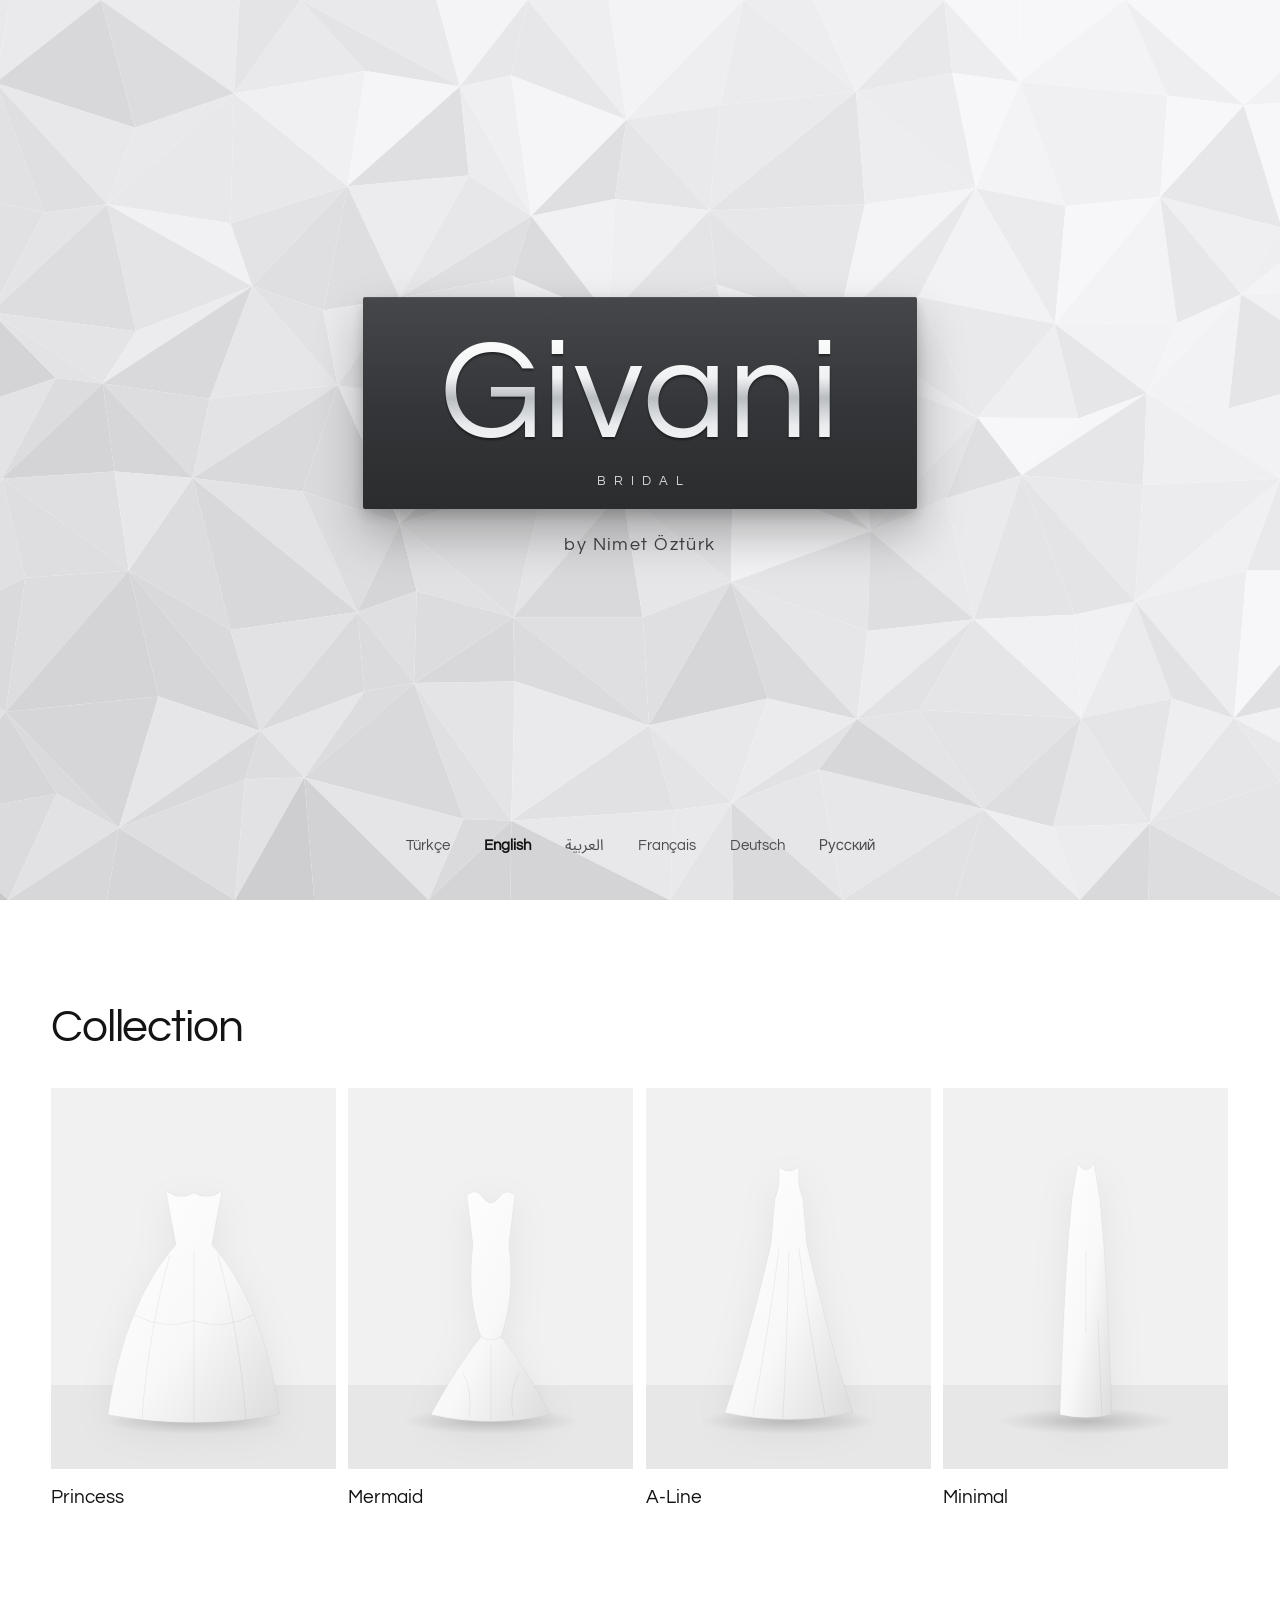
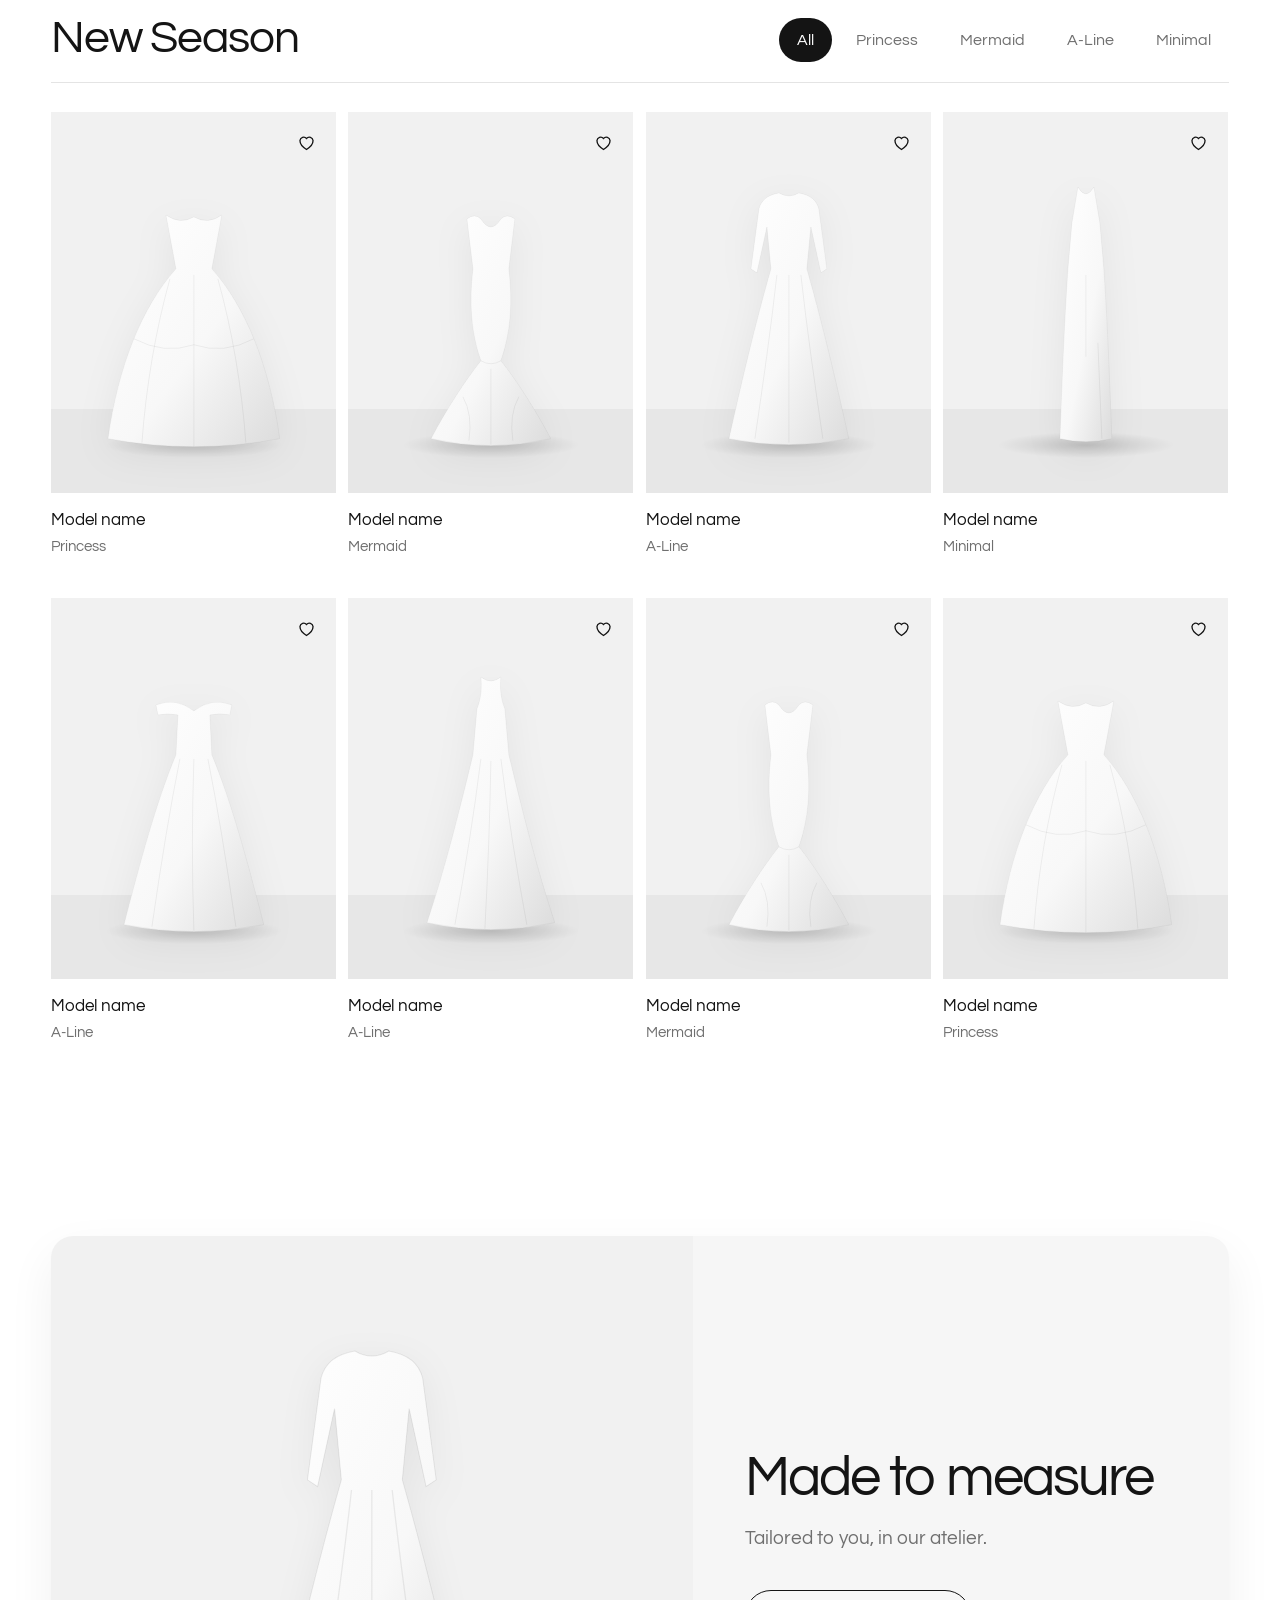
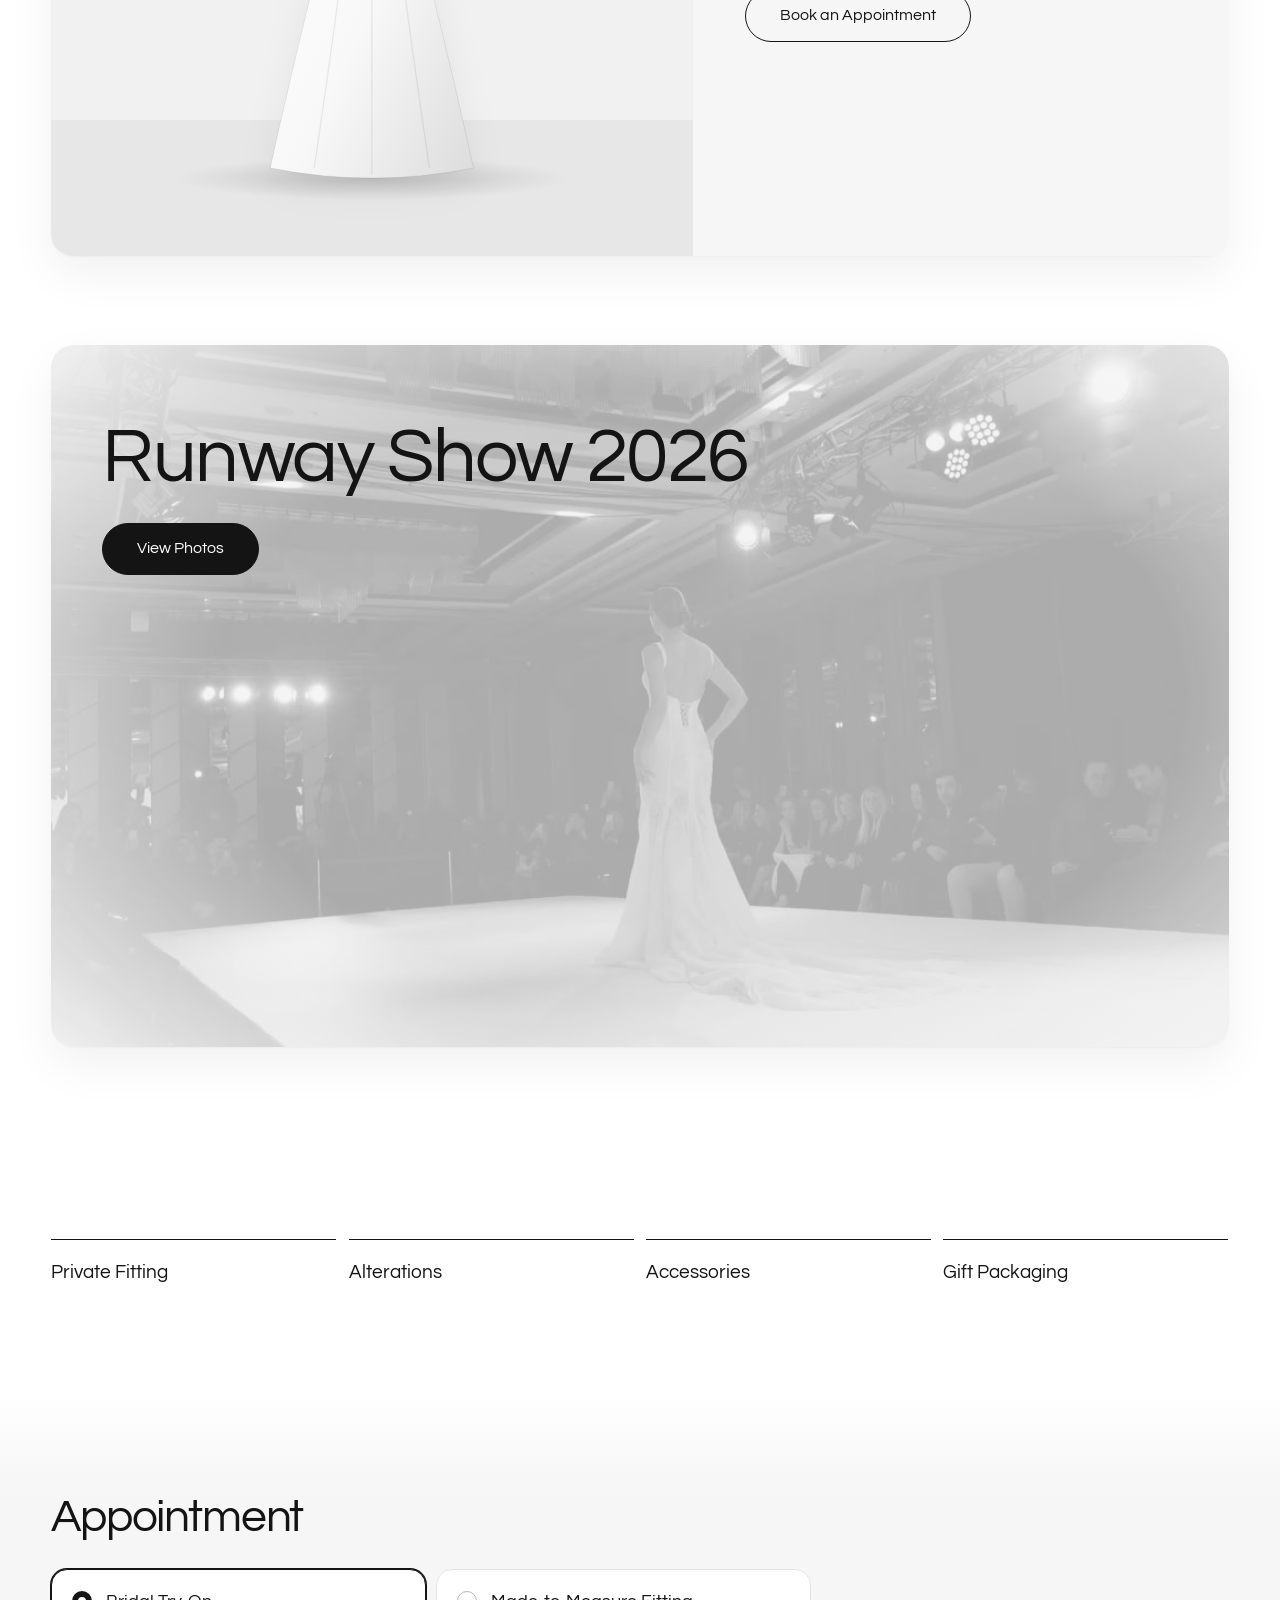
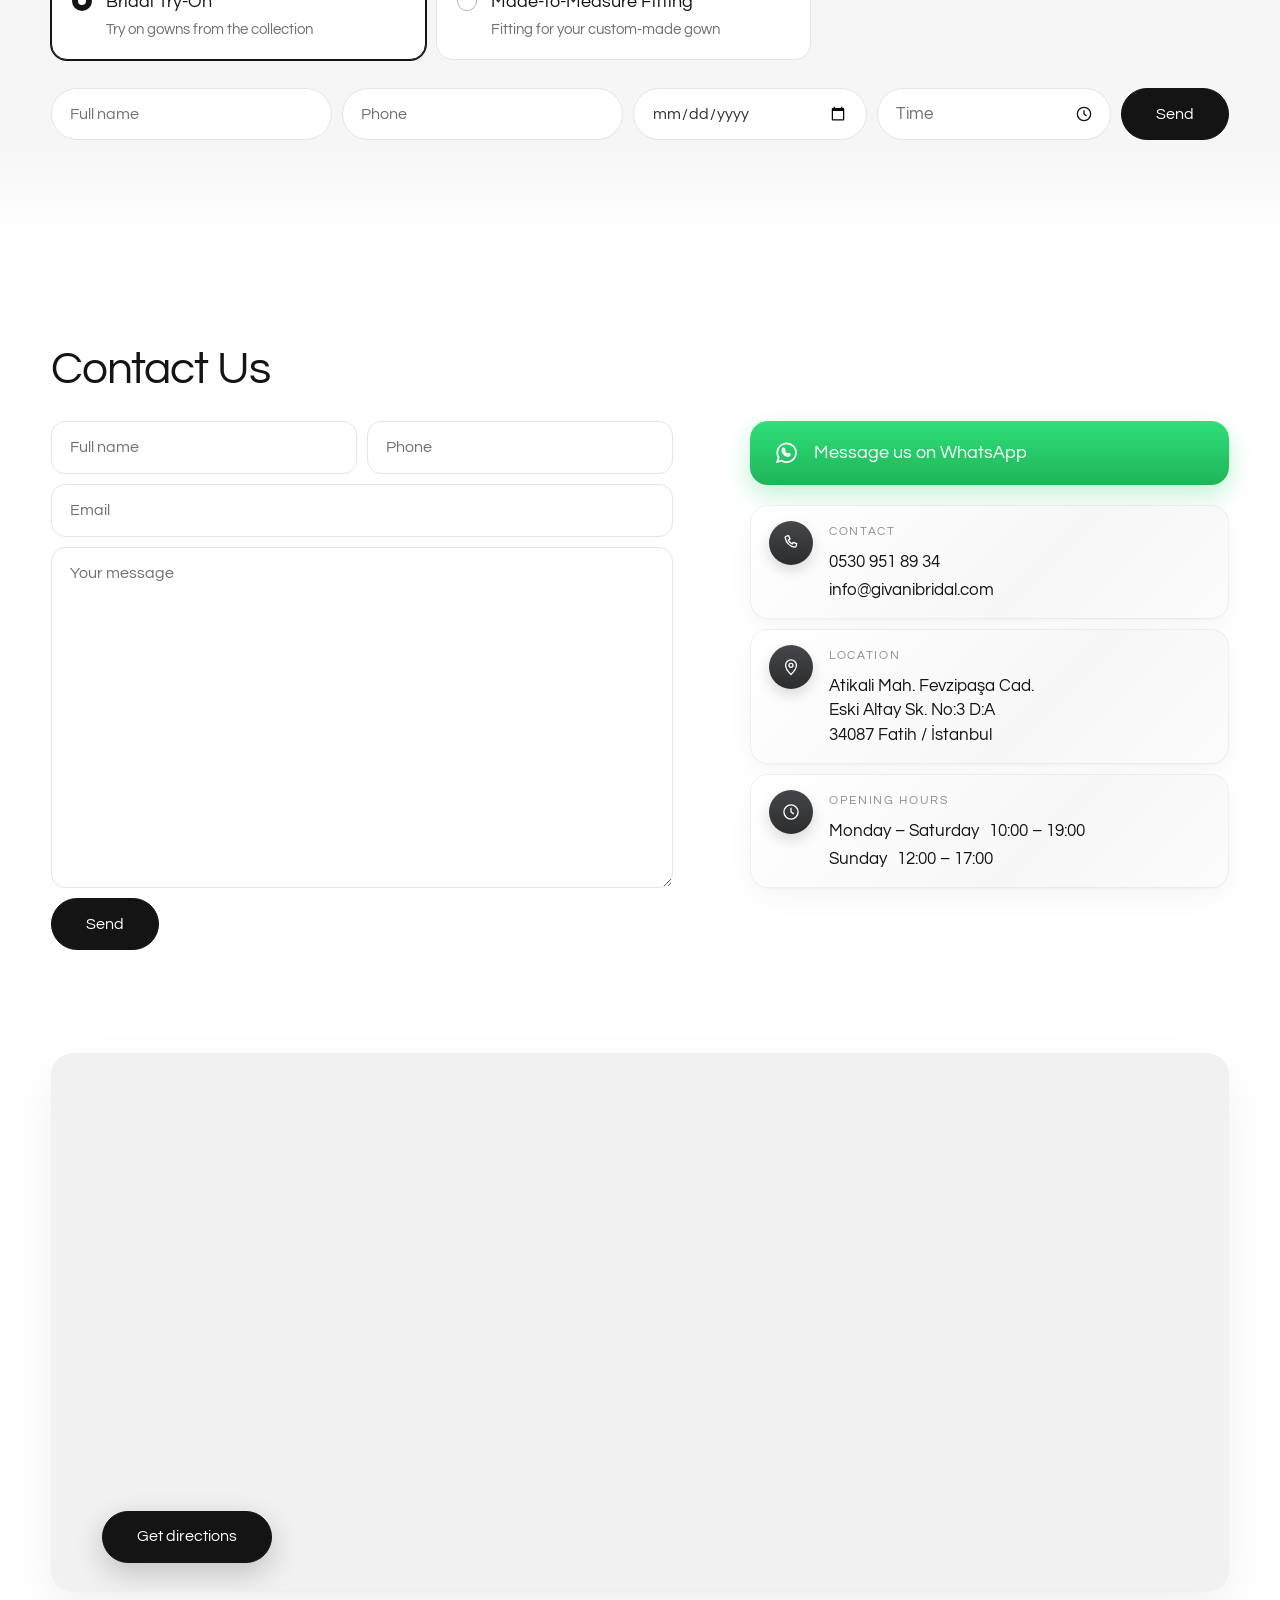
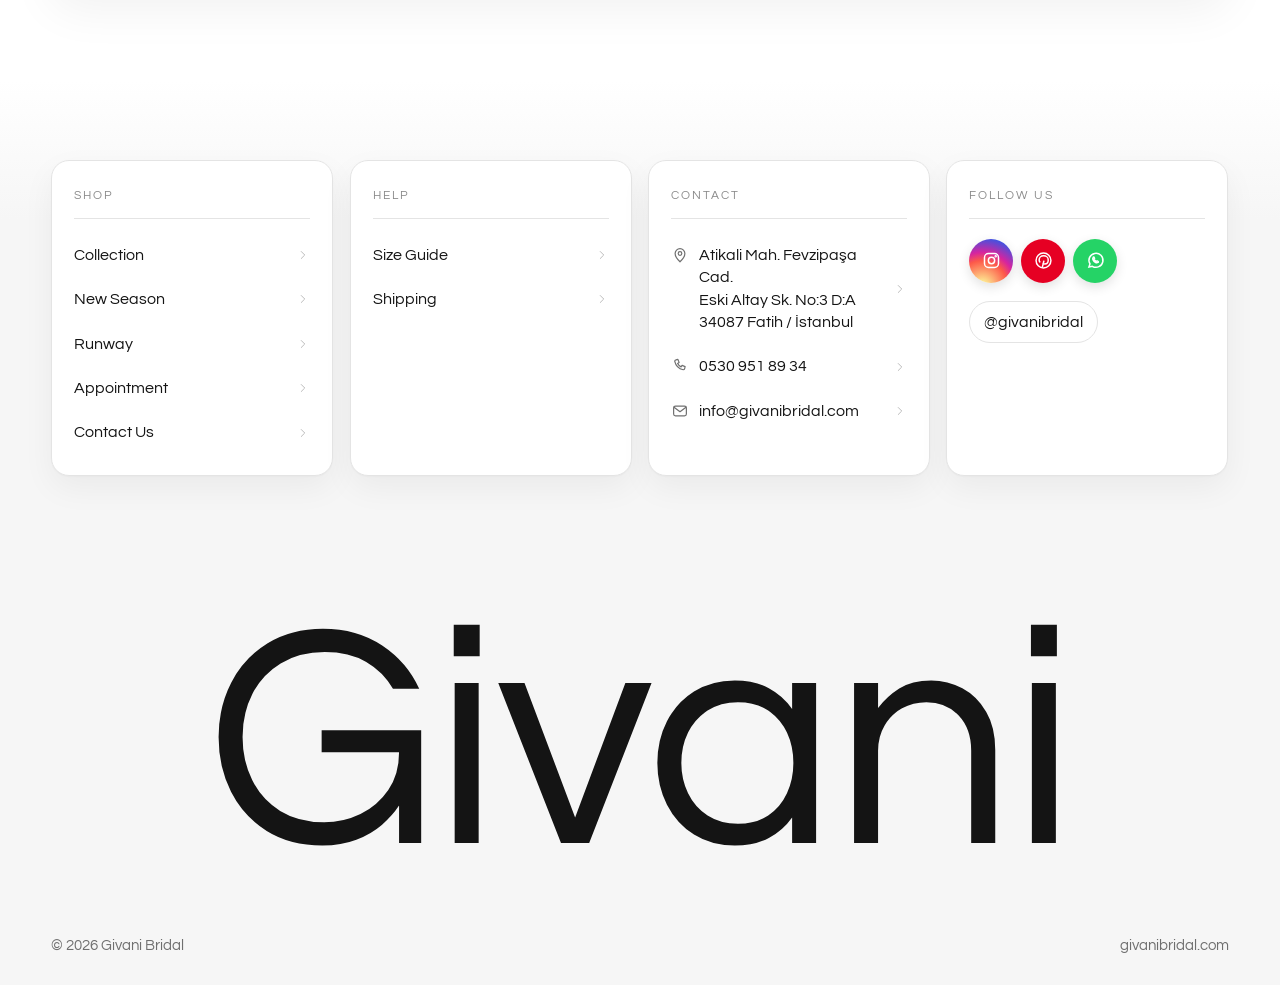
==== commit 4b0c1ee4: "Kişiye özel dikim: fotoğraf kaldırıldı, eski çizim geri geldi Co-Authored-By: Claude Opus 5.5 <norep" ====
--- a/index.html
+++ b/index.html
@@ -310,7 +310,7 @@
 
   <!-- Atölye -->
   <section class="split" id="atolye" data-sec="view_atelier">
-    <div class="shot split__media split__media--photo"><img src="/assets/atolye/olcu.jpg" alt="" loading="lazy" decoding="async"></div>
+    <div class="shot split__media"><svg preserveAspectRatio="xMidYMax meet" class="gown"><use href="#g-sleeve"/></svg></div>
     <div class="split__text">
       <h2 data-i18n="split.title">Kişiye özel dikim</h2>
       <p data-i18n="split.text">Ölçünüze göre, atölyemizde.</p>
--- a/css/style.css
+++ b/css/style.css
@@ -1272,26 +1272,3 @@
 [dir="rtl"] .gallery__exit:hover .gallery__back svg { transform: scaleX(-1) translateX(-3px); }
 .gallery__title { font-size: clamp(22px, 2.4vw, 30px); font-weight: 500; letter-spacing: -.02em; white-space: nowrap; overflow: hidden; text-overflow: ellipsis; }
 .gallery__exit:focus-visible { outline: 2px solid var(--ink); outline-offset: 2px; }
-
-/* Kişiye özel dikim: silik atölye fotoğrafı, kenarları yazı alanına erir */
-.split__media--photo { background: var(--tint); }
-.split__media--photo::before { display: none; }
-.split__media--photo img {
-  position: absolute; inset: 0; width: 100%; height: 100%;
-  object-fit: cover; object-position: 50% 55%;
-  opacity: .55; filter: saturate(.6) contrast(.95);
-  -webkit-mask-image: linear-gradient(90deg, #000 55%, transparent 100%), linear-gradient(180deg, transparent 0%, #000 12%, #000 88%, transparent 100%);
-  -webkit-mask-composite: source-in;
-  mask-image: linear-gradient(90deg, #000 55%, transparent 100%), linear-gradient(180deg, transparent 0%, #000 12%, #000 88%, transparent 100%);
-  mask-composite: intersect;
-}
-[dir="rtl"] .split__media--photo img {
-  -webkit-mask-image: linear-gradient(270deg, #000 55%, transparent 100%), linear-gradient(180deg, transparent 0%, #000 12%, #000 88%, transparent 100%);
-  mask-image: linear-gradient(270deg, #000 55%, transparent 100%), linear-gradient(180deg, transparent 0%, #000 12%, #000 88%, transparent 100%);
-}
-@media (max-width: 1080px) {
-  .split__media--photo img {
-    -webkit-mask-image: linear-gradient(180deg, transparent 0%, #000 12%, #000 70%, transparent 100%); -webkit-mask-composite: source-over;
-    mask-image: linear-gradient(180deg, transparent 0%, #000 12%, #000 70%, transparent 100%); mask-composite: add;
-  }
-}
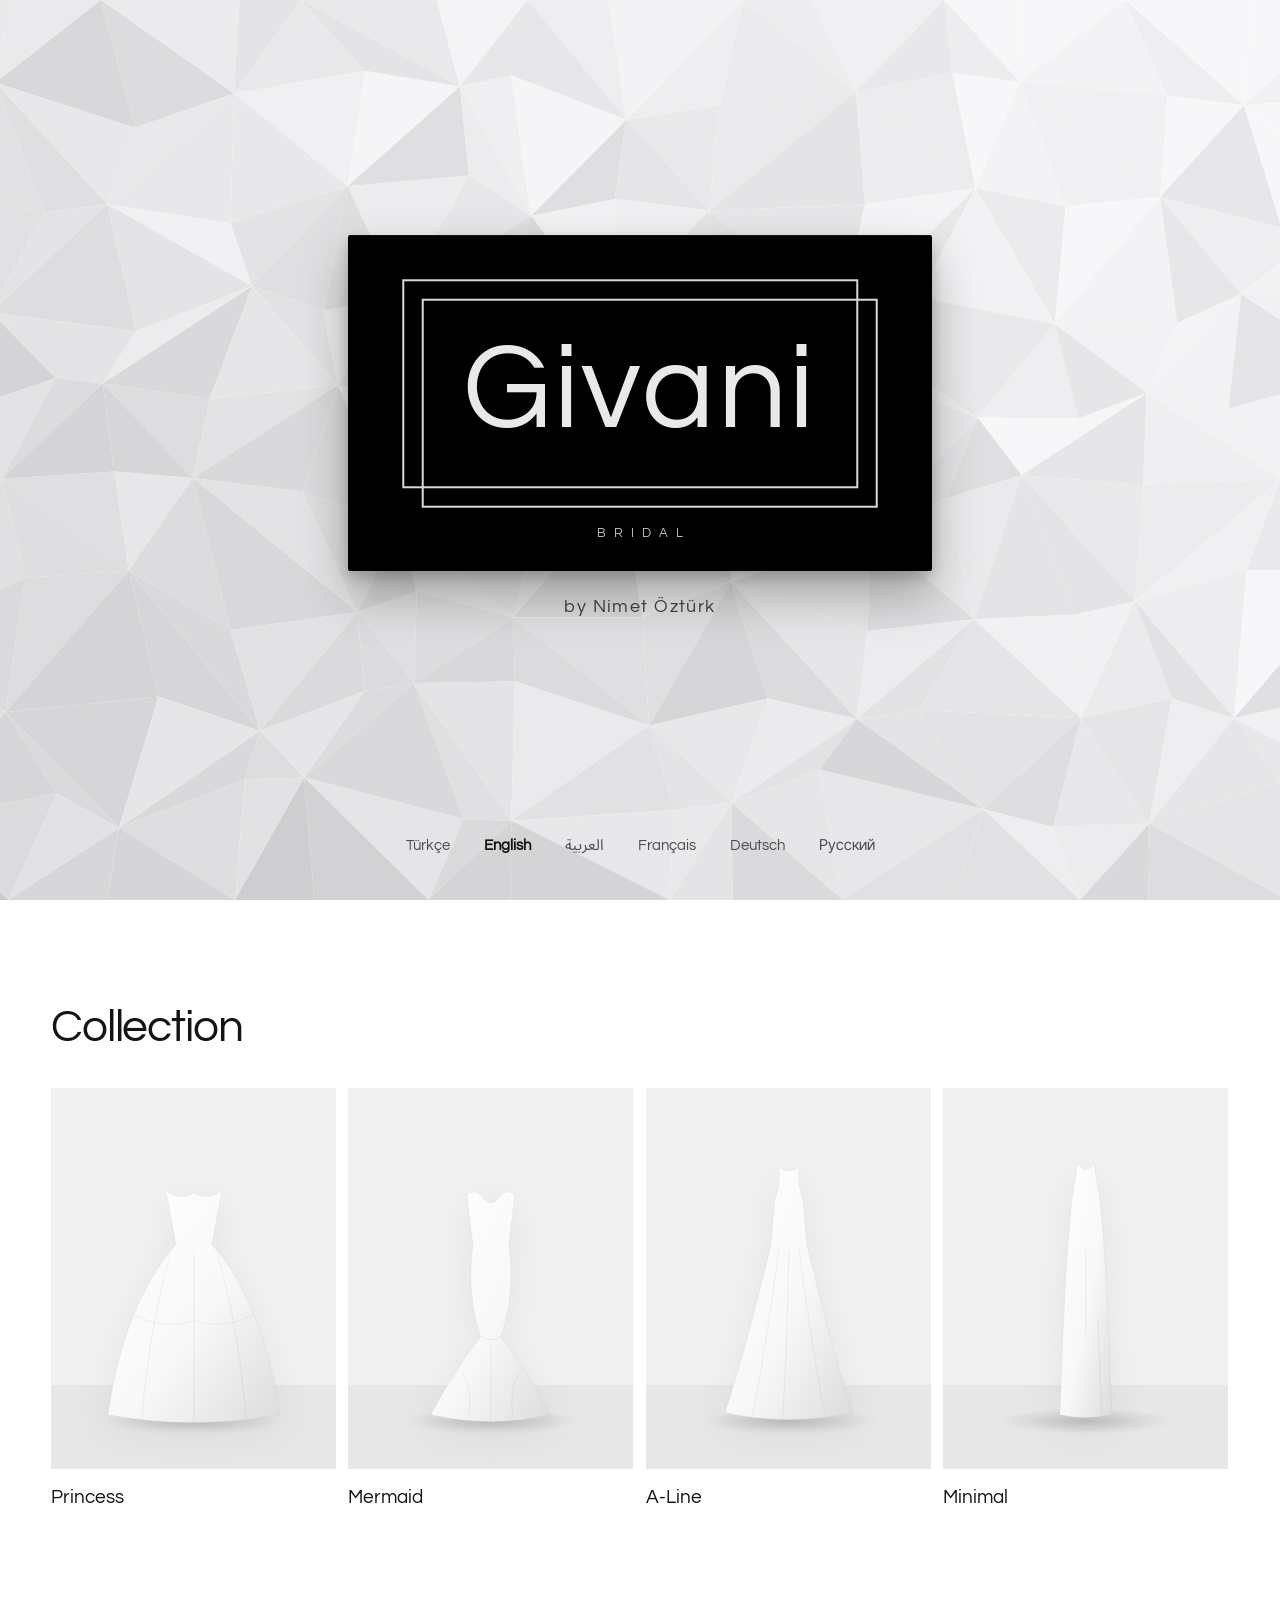
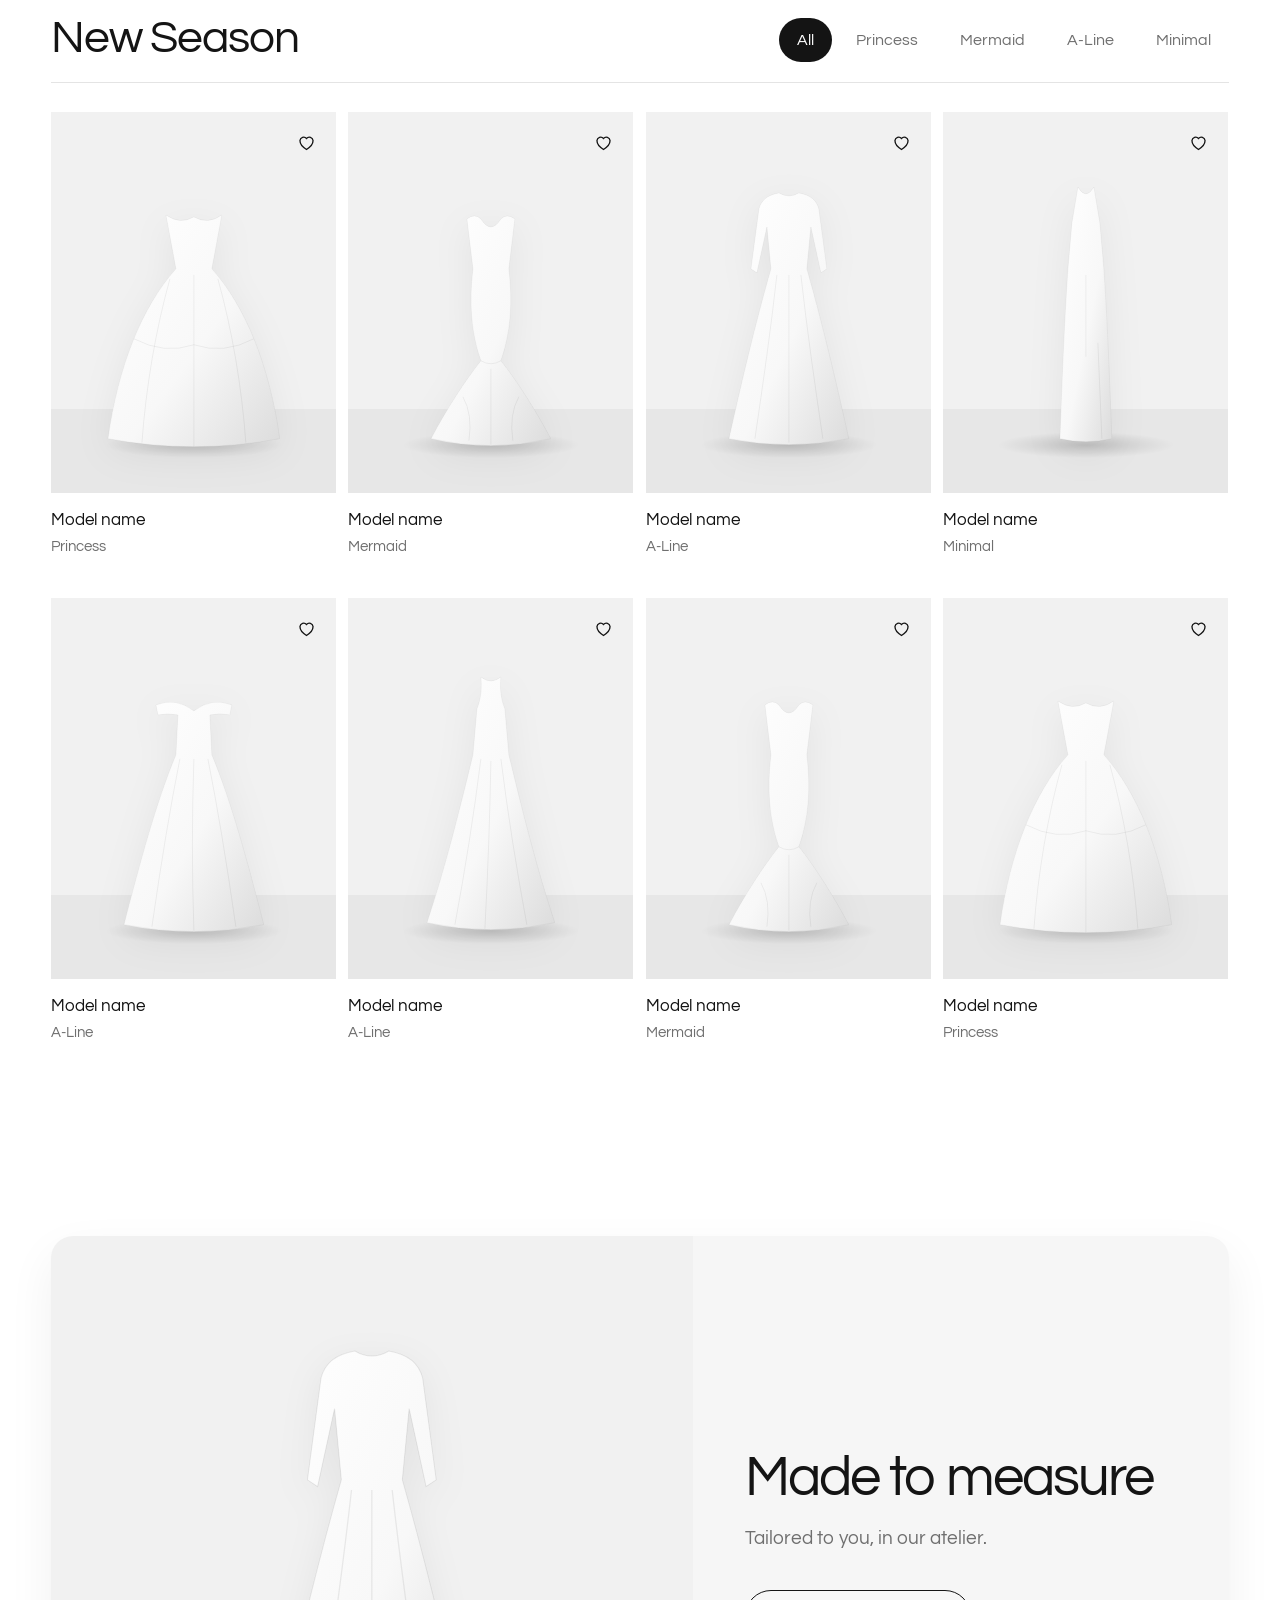
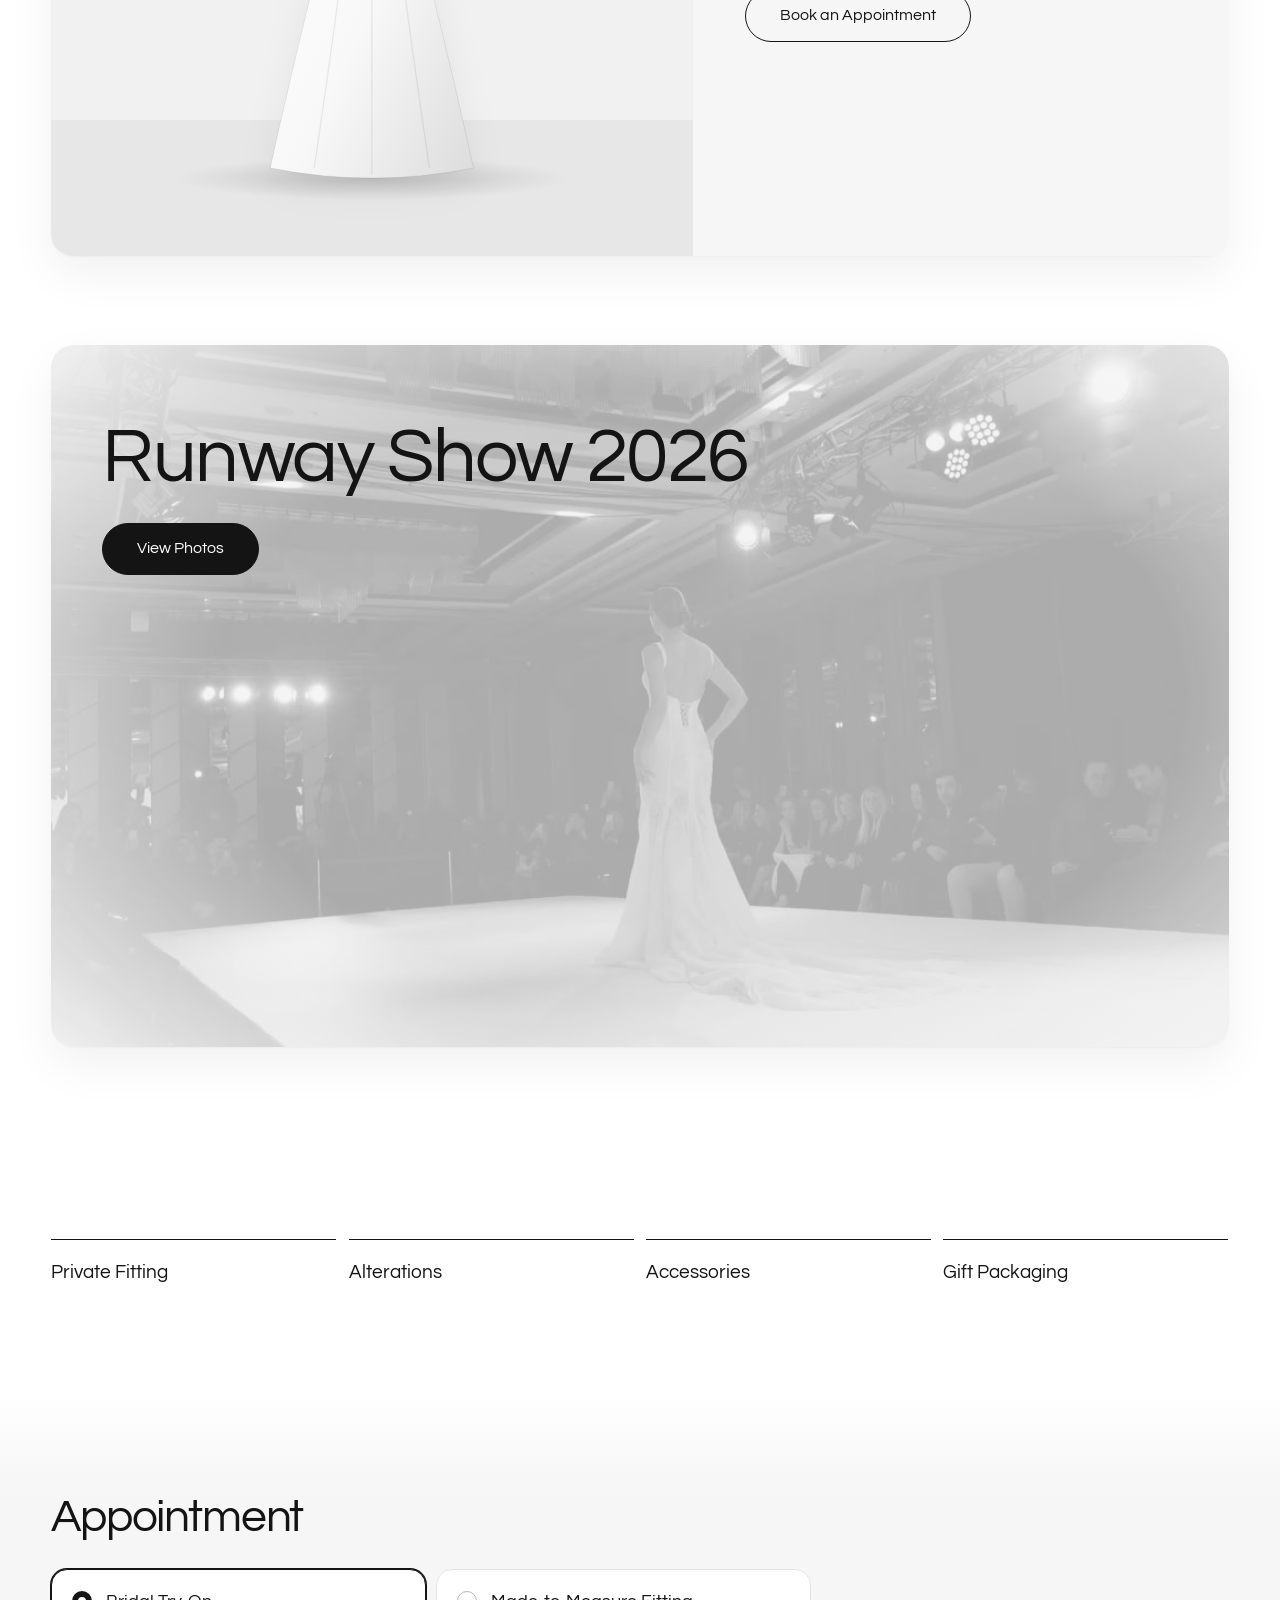
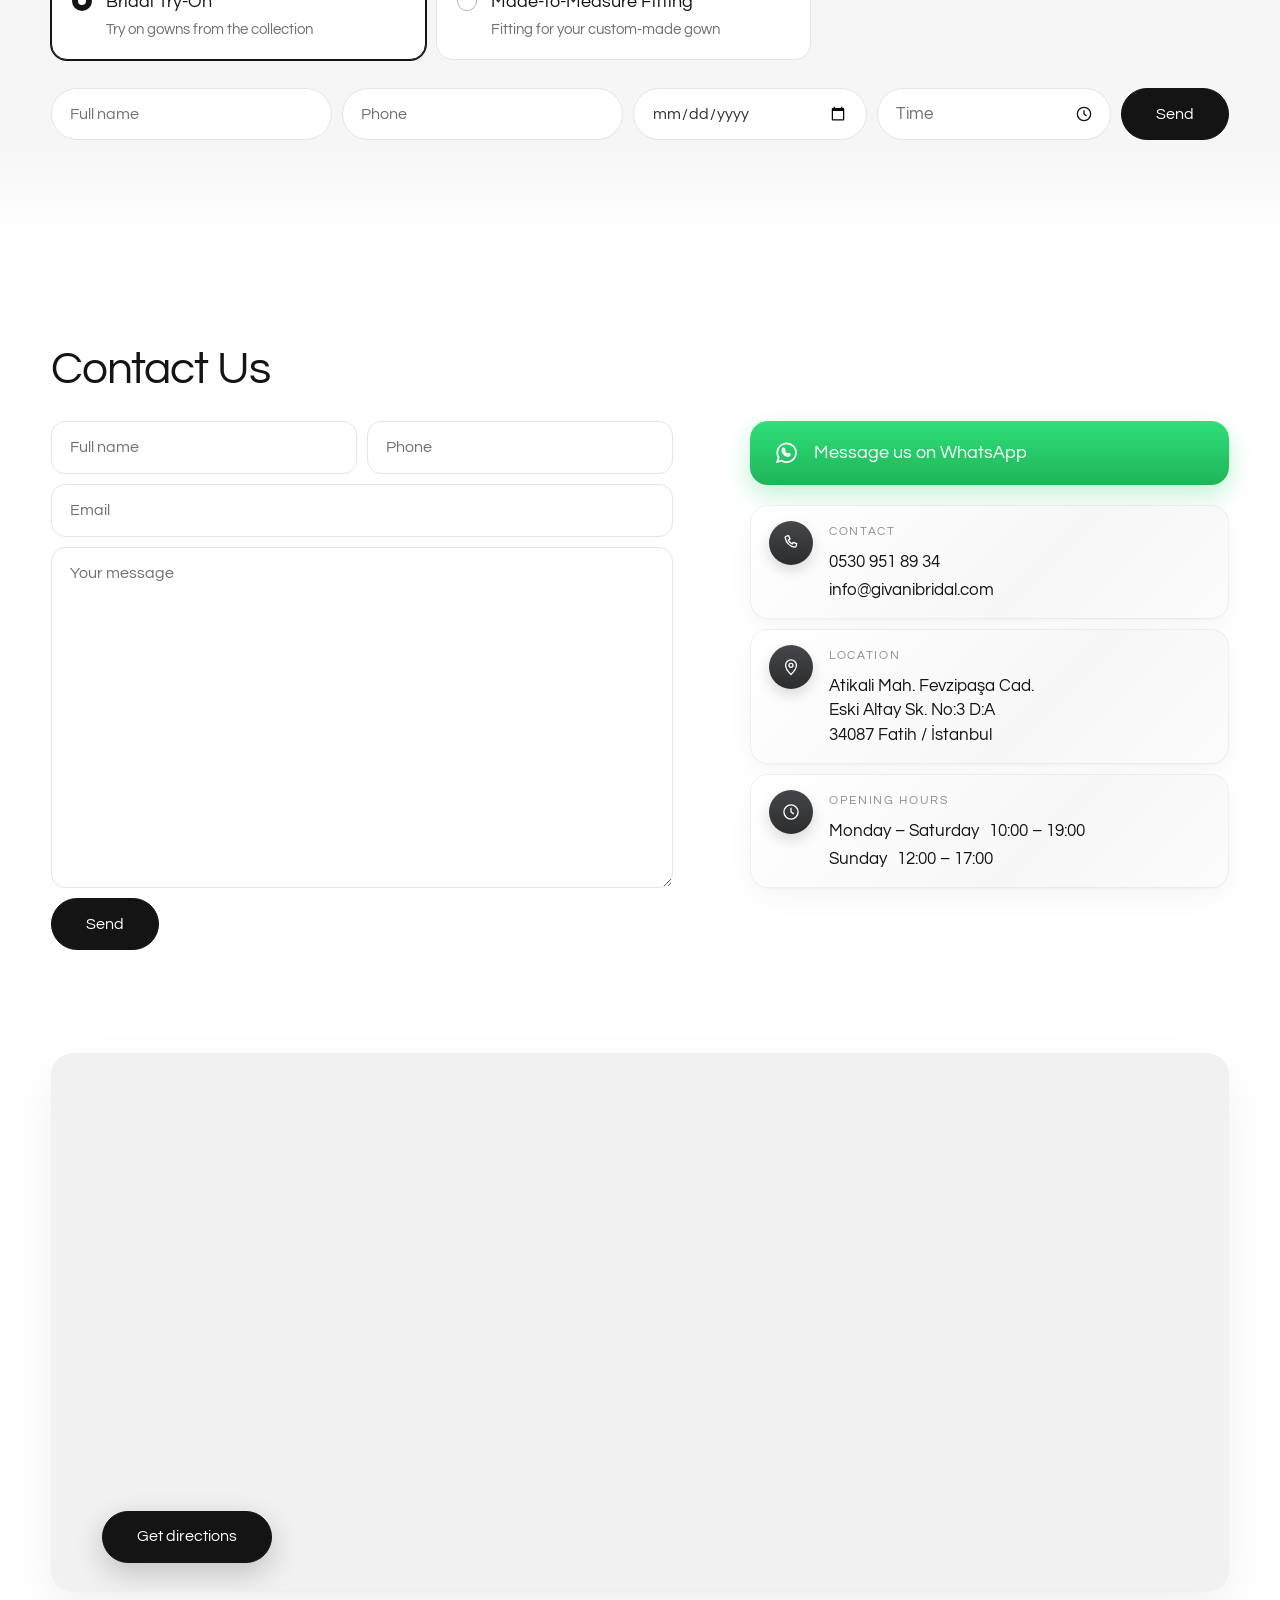
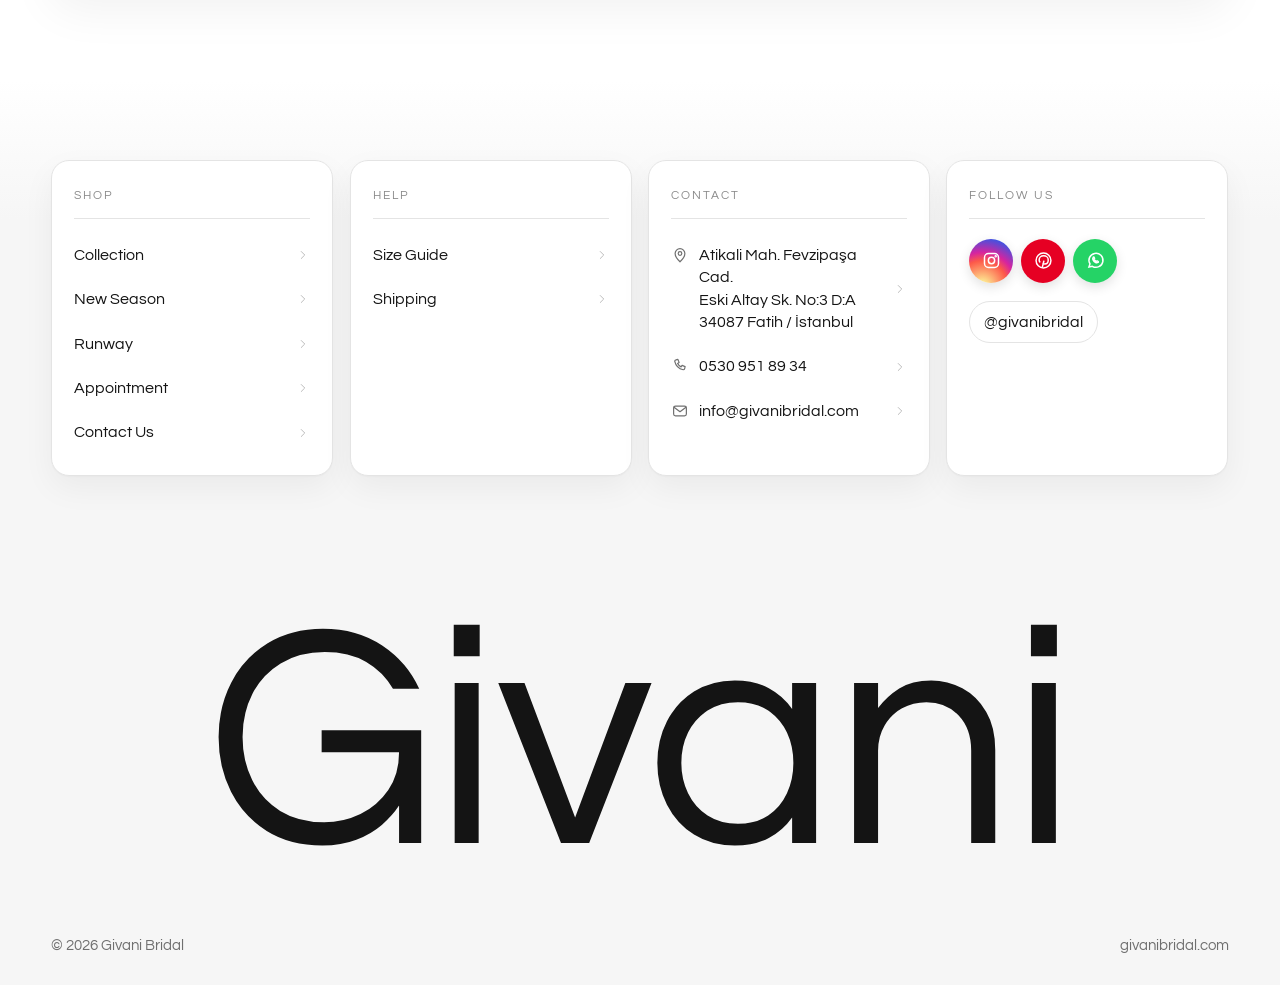
==== commit 5abf58ed: "Yeni logo: siyah zemin, çift kaydırılmış ince çerçeve (giriş ve üst menü) Co-Authored-By: Claude Opu" ====
--- a/index.html
+++ b/index.html
@@ -71,7 +71,7 @@
   <div class="intro__center">
   <button class="intro__logo" id="introEnter" aria-label="Siteye gir" data-i18n-aria="intro.enter">
     <!-- LOGO: tabeladan esinlenen antrasit panel ve gümüş yazı -->
-    <span class="sign"><span class="sign__word">Givani</span><span class="sign__in">BRIDAL</span></span>
+    <span class="sign"><span class="mark"><span class="sign__word">Givani</span></span><span class="sign__in">BRIDAL</span></span>
   </button>
   <p class="sign__by">by Nimet Öztürk</p>
   </div>
@@ -83,7 +83,7 @@
   <div class="wrap header__inner">
     <button class="icon-btn menu-toggle" aria-label="Menü" data-i18n-aria="ui.menu" id="menuOpen"><svg><use href="#i-menu"/></svg></button>
 
-    <a href="#" class="logo" aria-label="Givani Bridal">Givani <span>BRIDAL</span></a>
+    <a href="#" class="logo" aria-label="Givani Bridal"><span class="mark">Givani</span><span class="logo__sub">BRIDAL</span></a>
 
     <nav class="nav">
       <a href="#koleksiyon" data-i18n="nav.collection">Koleksiyon</a>
--- a/css/style.css
+++ b/css/style.css
@@ -210,7 +210,7 @@
   white-space: nowrap;
   direction: ltr;
 }
-.logo span {
+.logo .logo__sub {
   font-family: var(--font);
   font-size: 11px;
   font-weight: 500;
@@ -1064,7 +1064,7 @@
   body { font-size: 16px; }
   .header__inner { height: 64px; }
   .logo { font-size: 24px; padding: 6px 12px 7px; }
-  .logo span { display: none; }
+  .logo .logo__sub { display: none; }
   .lang__btn { padding: 0 6px; }
   .hide-sm { display: none; }
 
@@ -1272,3 +1272,34 @@
 [dir="rtl"] .gallery__exit:hover .gallery__back svg { transform: scaleX(-1) translateX(-3px); }
 .gallery__title { font-size: clamp(22px, 2.4vw, 30px); font-weight: 500; letter-spacing: -.02em; white-space: nowrap; overflow: hidden; text-overflow: ellipsis; }
 .gallery__exit:focus-visible { outline: 2px solid var(--ink); outline-offset: 2px; }
+
+/* ---------- Marka logosu: siyah zemin, açık gri Givani, kaydırılmış çift ince çerçeve ---------- */
+.mark {
+  position: relative; display: inline-block;
+  padding: .34em .42em .38em;
+  line-height: 1; color: #e9e9e9;
+}
+.mark::before, .mark::after {
+  content: ""; position: absolute; inset: 0; pointer-events: none;
+  border: max(1px, .02em) solid #d9d9d9;
+}
+.mark::before { transform: translate(-.08em, -.08em); }
+.mark::after  { transform: translate(.08em, .08em); }
+/* Giriş ekranı */
+.sign {
+  background: #000 !important;
+  padding: clamp(30px, 4.2vw, 54px) clamp(34px, 5vw, 64px) clamp(18px, 2.4vw, 30px) !important;
+  border-radius: 2px;
+  text-align: center;
+}
+.sign .mark { font-family: "Questrial", "Century Gothic", sans-serif; font-size: clamp(58px, 9.5vw, 128px); }
+.sign .sign__word {
+  display: block; font-size: 1em; line-height: 1; letter-spacing: .02em;
+  background: none; -webkit-background-clip: border-box; background-clip: border-box;
+  color: #e9e9e9; filter: none;
+}
+.sign__in { margin-top: clamp(16px, 2.2vw, 28px); color: #bdbdbd; }
+/* Üst menüdeki logo */
+.logo { background: #000 !important; padding: 8px 14px !important; gap: 12px; }
+.logo .mark { font-size: 24px; }
+.logo .logo__sub { color: #bdbdbd; }
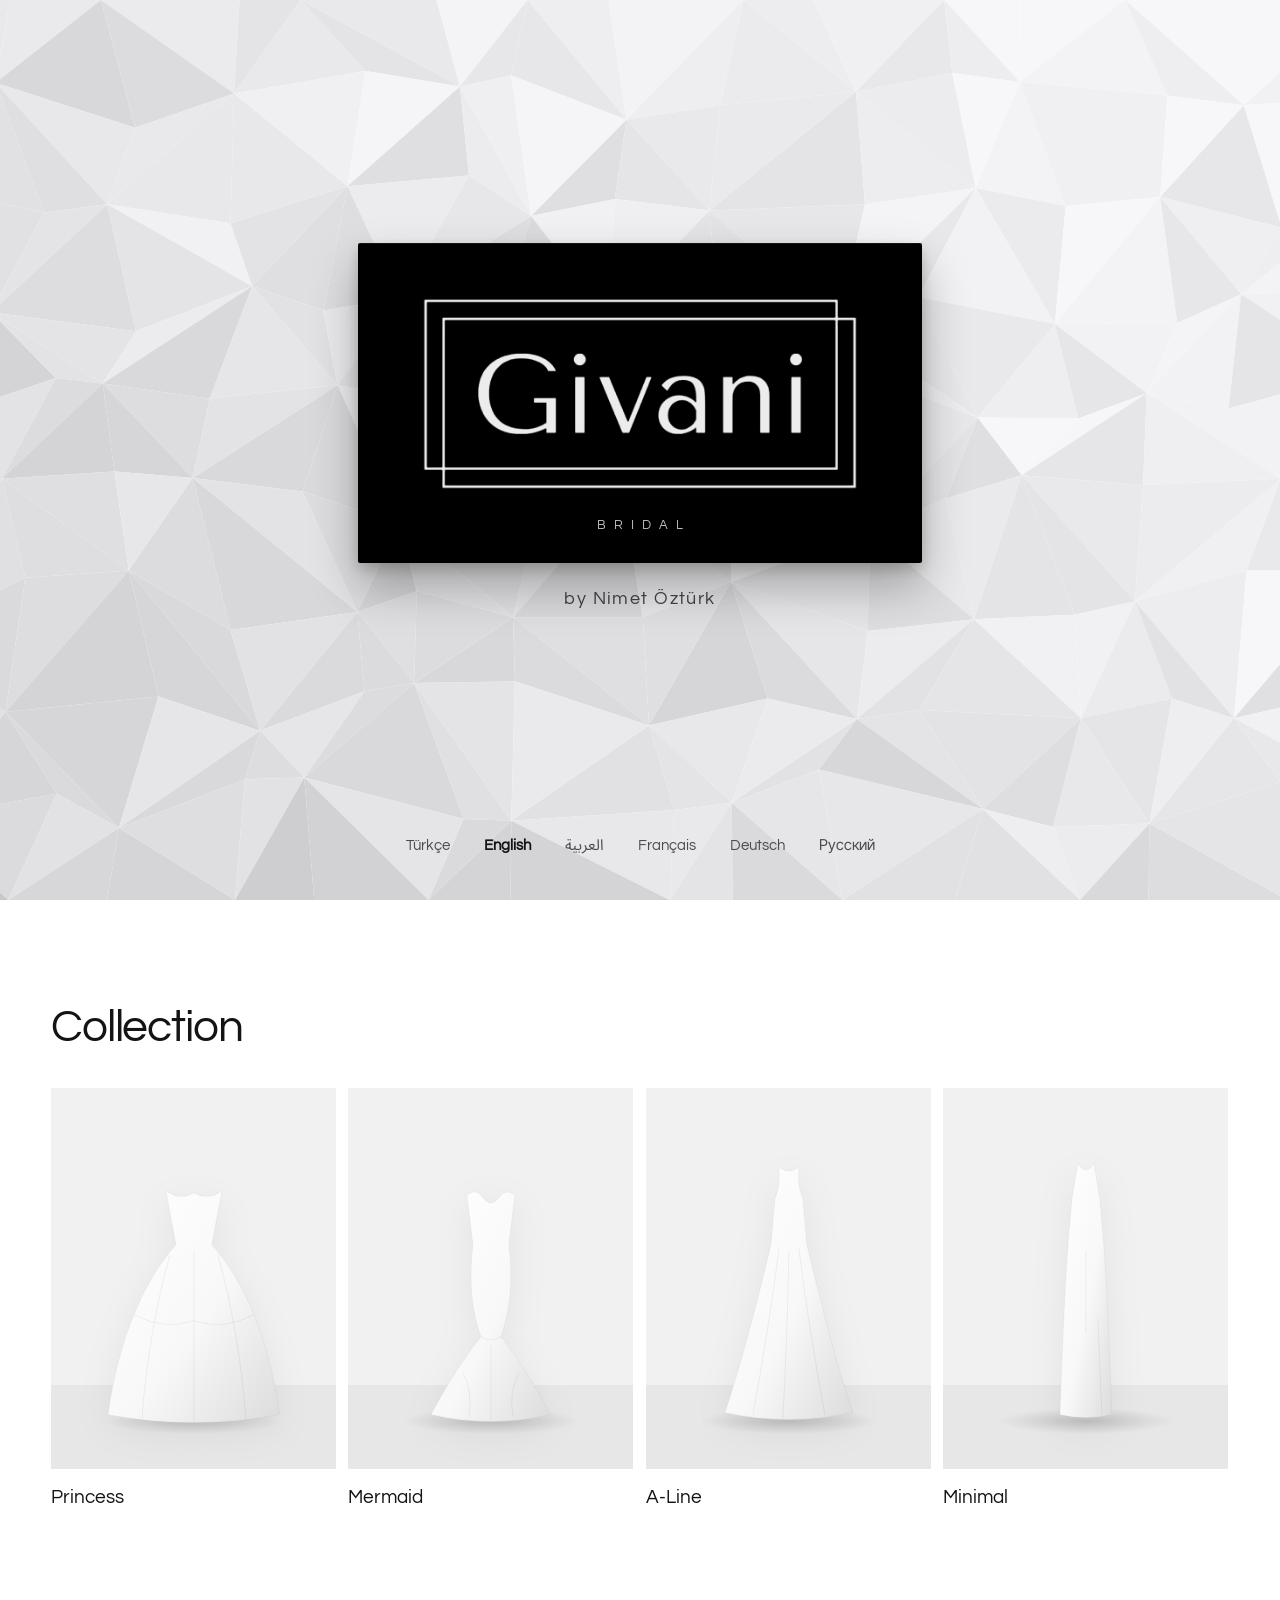
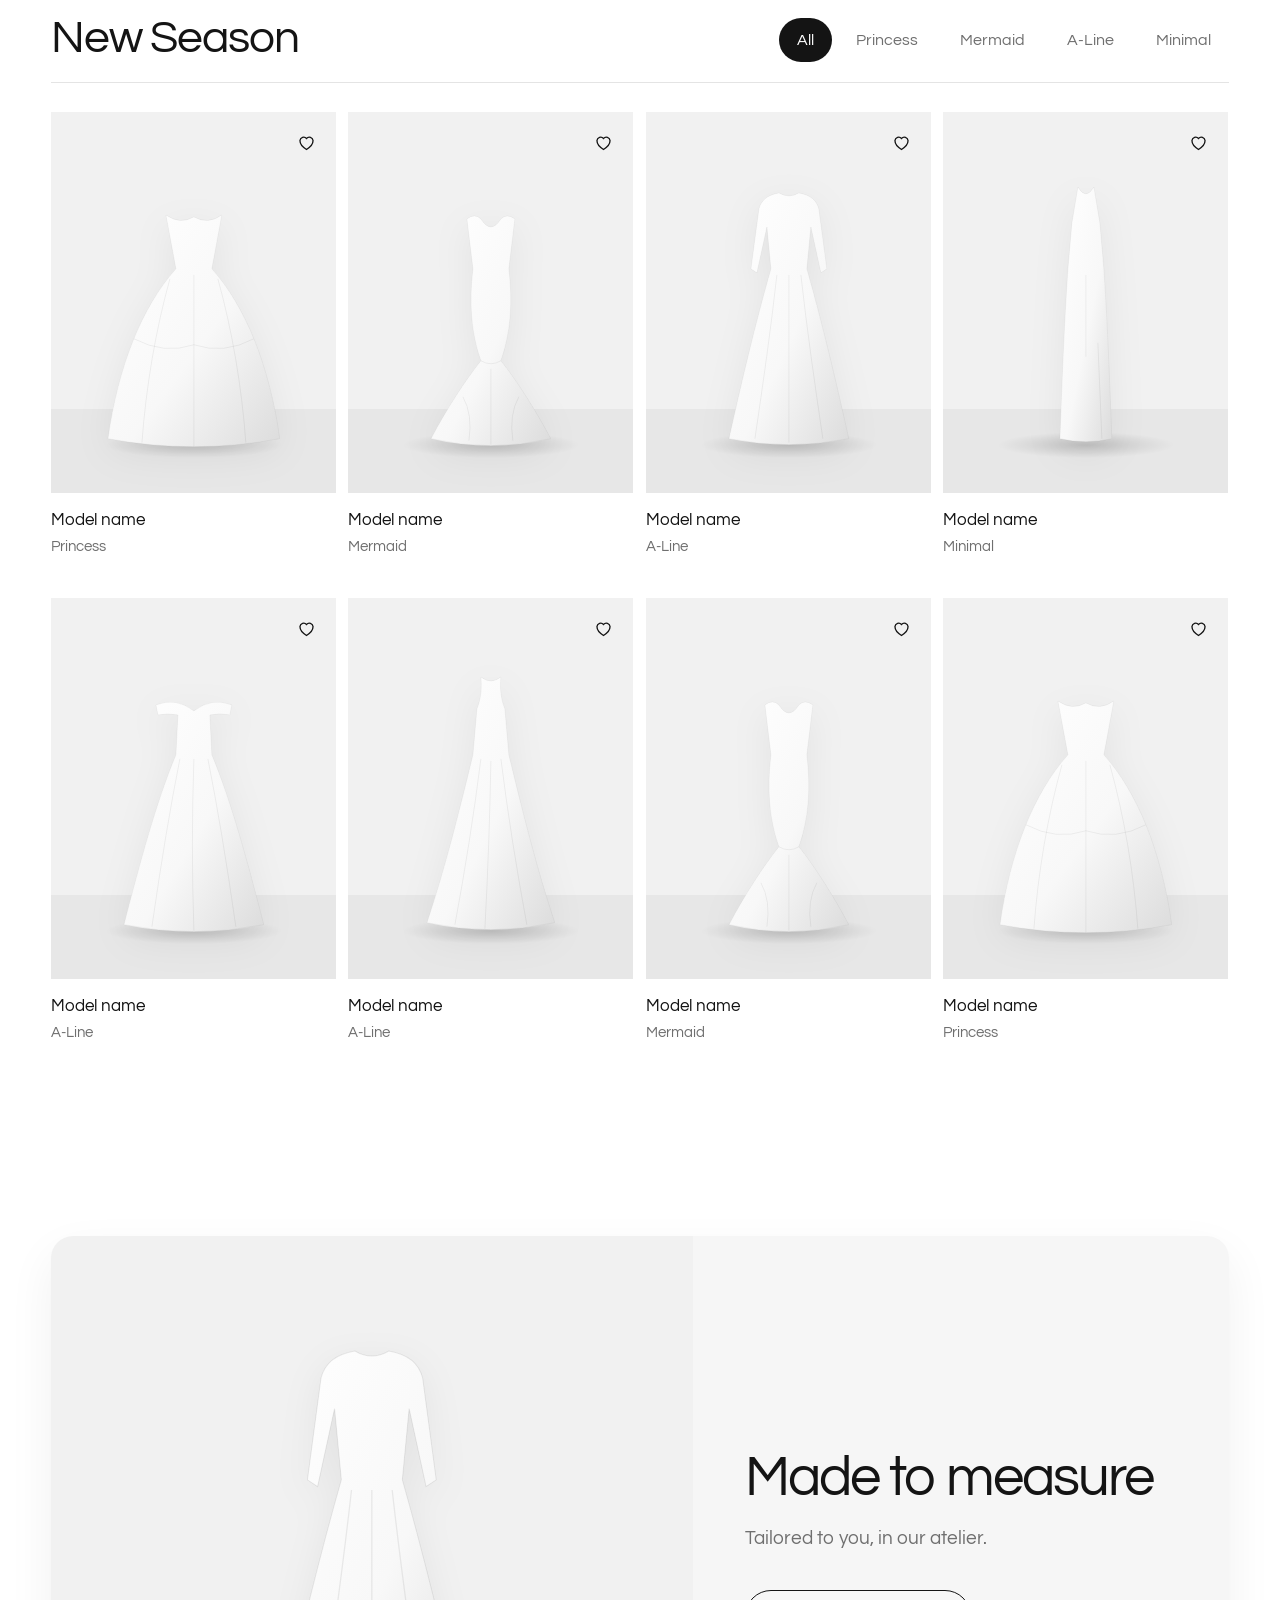
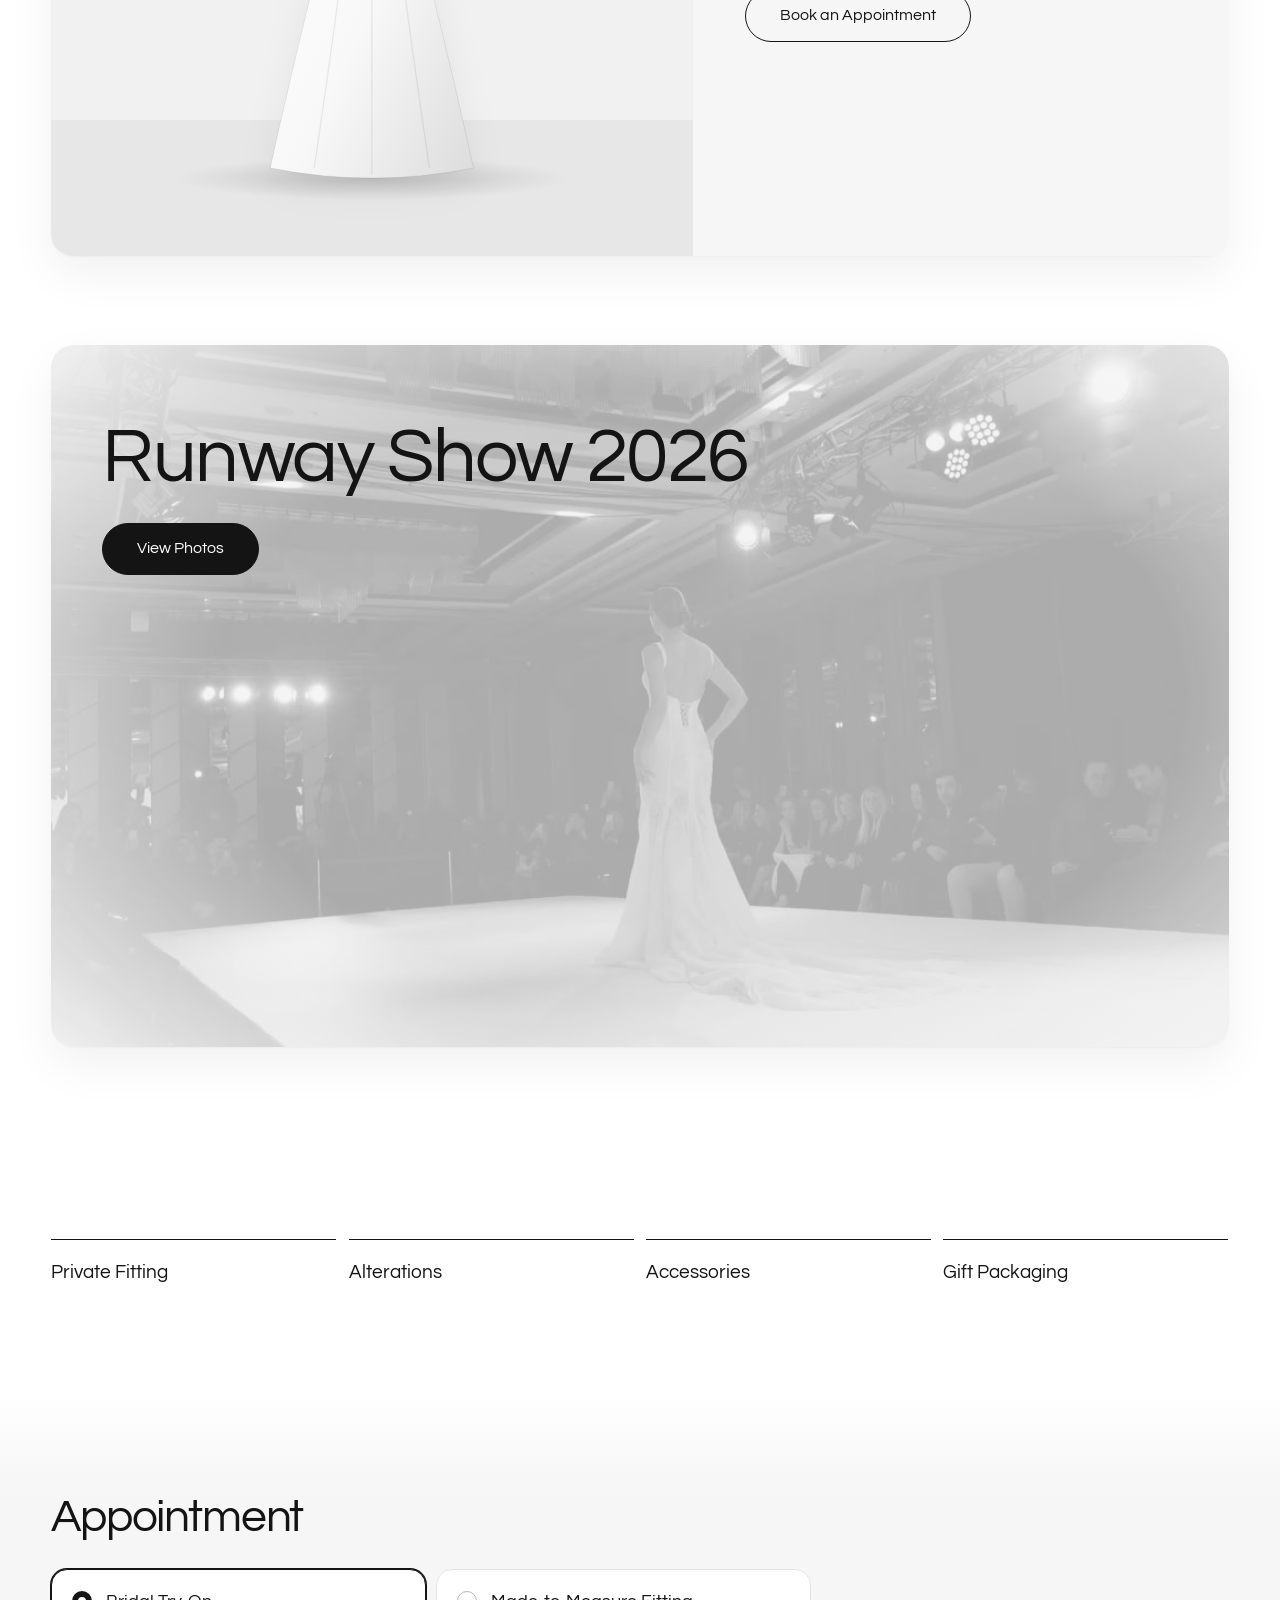
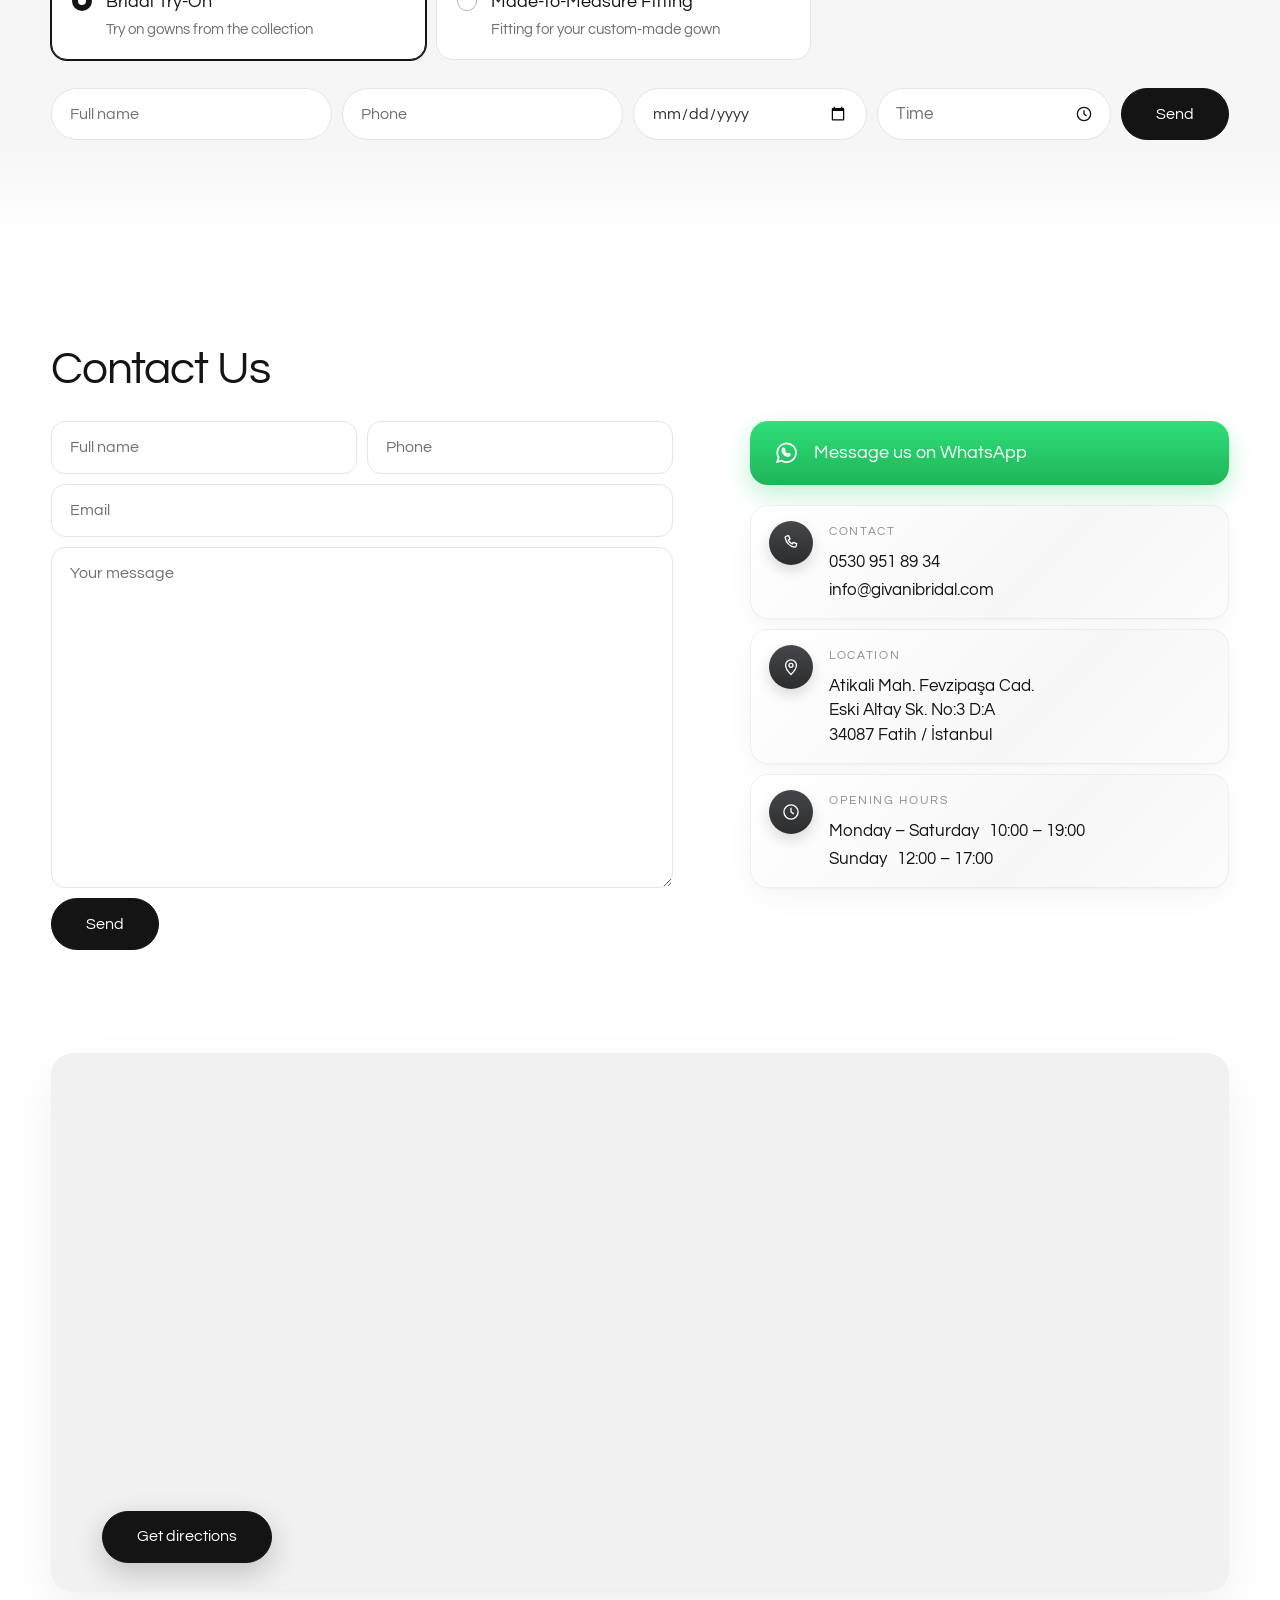
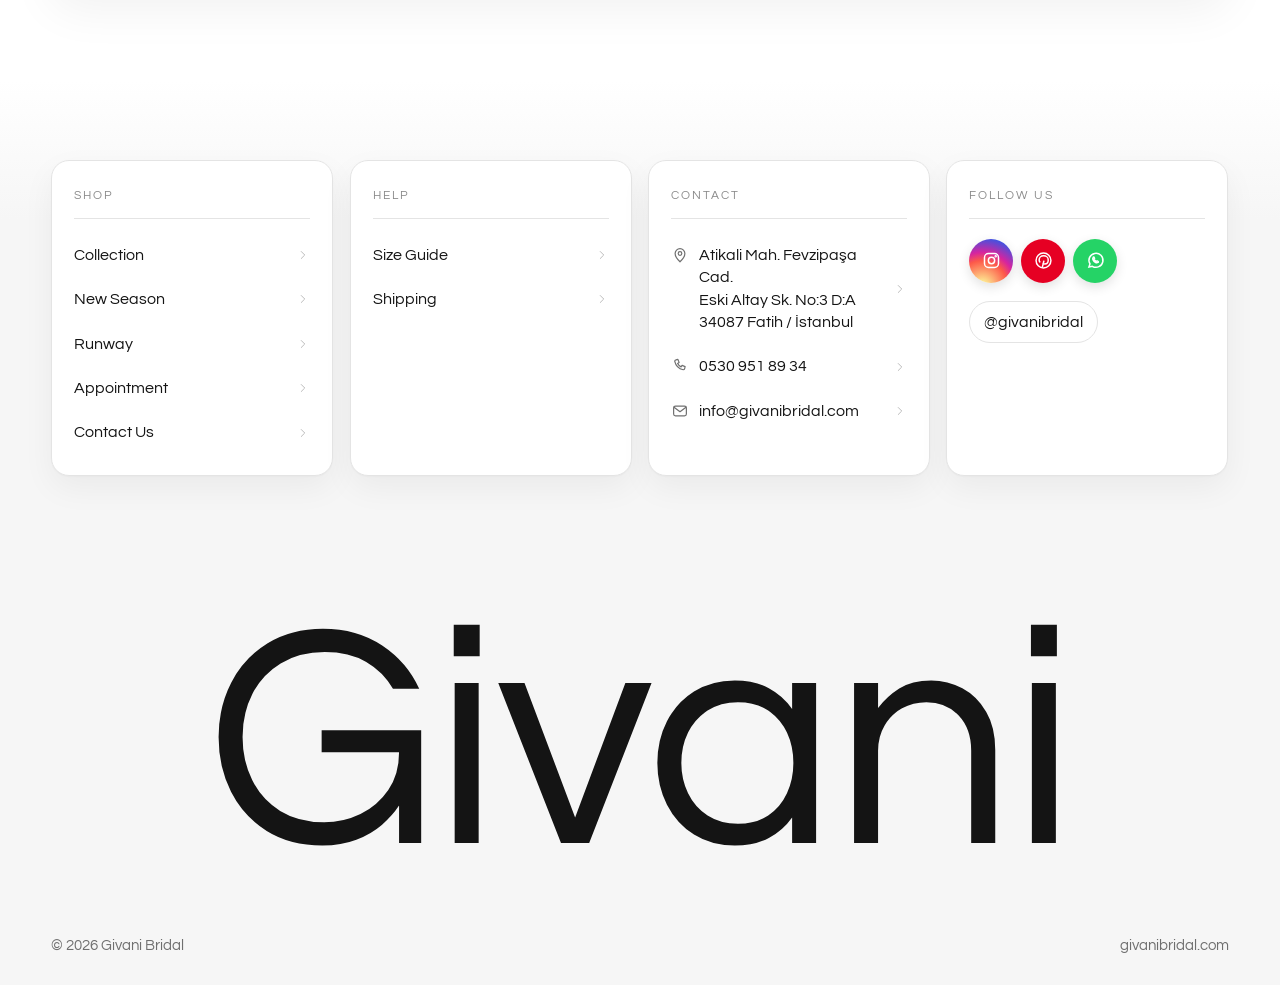
==== commit c985f5b6: "Logo birebir marka görselinden: giriş (beyaz) ve üst menü (siyah) Co-Authored-By: Claude Opus 5.5 <n" ====
--- a/index.html
+++ b/index.html
@@ -71,7 +71,7 @@
   <div class="intro__center">
   <button class="intro__logo" id="introEnter" aria-label="Siteye gir" data-i18n-aria="intro.enter">
     <!-- LOGO: tabeladan esinlenen antrasit panel ve gümüş yazı -->
-    <span class="sign"><span class="mark"><span class="sign__word">Givani</span></span><span class="sign__in">BRIDAL</span></span>
+    <span class="sign"><img class="sign__img" src="/assets/brand/givani-white.png" alt="Givani" width="499" height="221"><span class="sign__in">BRIDAL</span></span>
   </button>
   <p class="sign__by">by Nimet Öztürk</p>
   </div>
@@ -83,7 +83,7 @@
   <div class="wrap header__inner">
     <button class="icon-btn menu-toggle" aria-label="Menü" data-i18n-aria="ui.menu" id="menuOpen"><svg><use href="#i-menu"/></svg></button>
 
-    <a href="#" class="logo" aria-label="Givani Bridal"><span class="mark">Givani</span><span class="logo__sub">BRIDAL</span></a>
+    <a href="#" class="logo" aria-label="Givani Bridal"><img class="logo__img" src="/assets/brand/givani-black.png" alt="Givani" width="499" height="221"></a>
 
     <nav class="nav">
       <a href="#koleksiyon" data-i18n="nav.collection">Koleksiyon</a>
--- a/css/style.css
+++ b/css/style.css
@@ -1303,3 +1303,19 @@
 .logo { background: #000 !important; padding: 8px 14px !important; gap: 12px; }
 .logo .mark { font-size: 24px; }
 .logo .logo__sub { color: #bdbdbd; }
+/* Üst menü logosu: arka plansız, siyah yazı ve siyah çift çerçeve */
+.logo { background: none !important; padding: 6px 8px !important; box-shadow: none; }
+.logo .mark { color: #111; }
+.logo .mark::before, .logo .mark::after { border-color: #111; border-width: 1px; }
+/* Üst menü logosu daha belirgin */
+.logo .mark { font-size: 31px; color: #000; letter-spacing: .01em; }
+.logo .mark::before, .logo .mark::after { border-color: #000; border-width: 1.6px; }
+@media (max-width: 760px) { .logo .mark { font-size: 26px; } .logo .mark::before, .logo .mark::after { border-width: 1.4px; } }
+@media (max-width: 400px) { .logo .mark { font-size: 22px; } .logo { margin-inline-end: 12px; } }
+@media (max-width: 380px) { .logo .mark { font-size: 19px; } }
+
+/* Logo, gönderilen marka görselinden birebir alındı */
+.sign__img { display: block; width: clamp(240px, 34vw, 470px); height: auto; margin: 0 auto; }
+.logo__img { display: block; height: 50px; width: auto; }
+@media (max-width: 760px) { .logo__img { height: 38px; } }
+@media (max-width: 380px) { .logo__img { height: 32px; } }
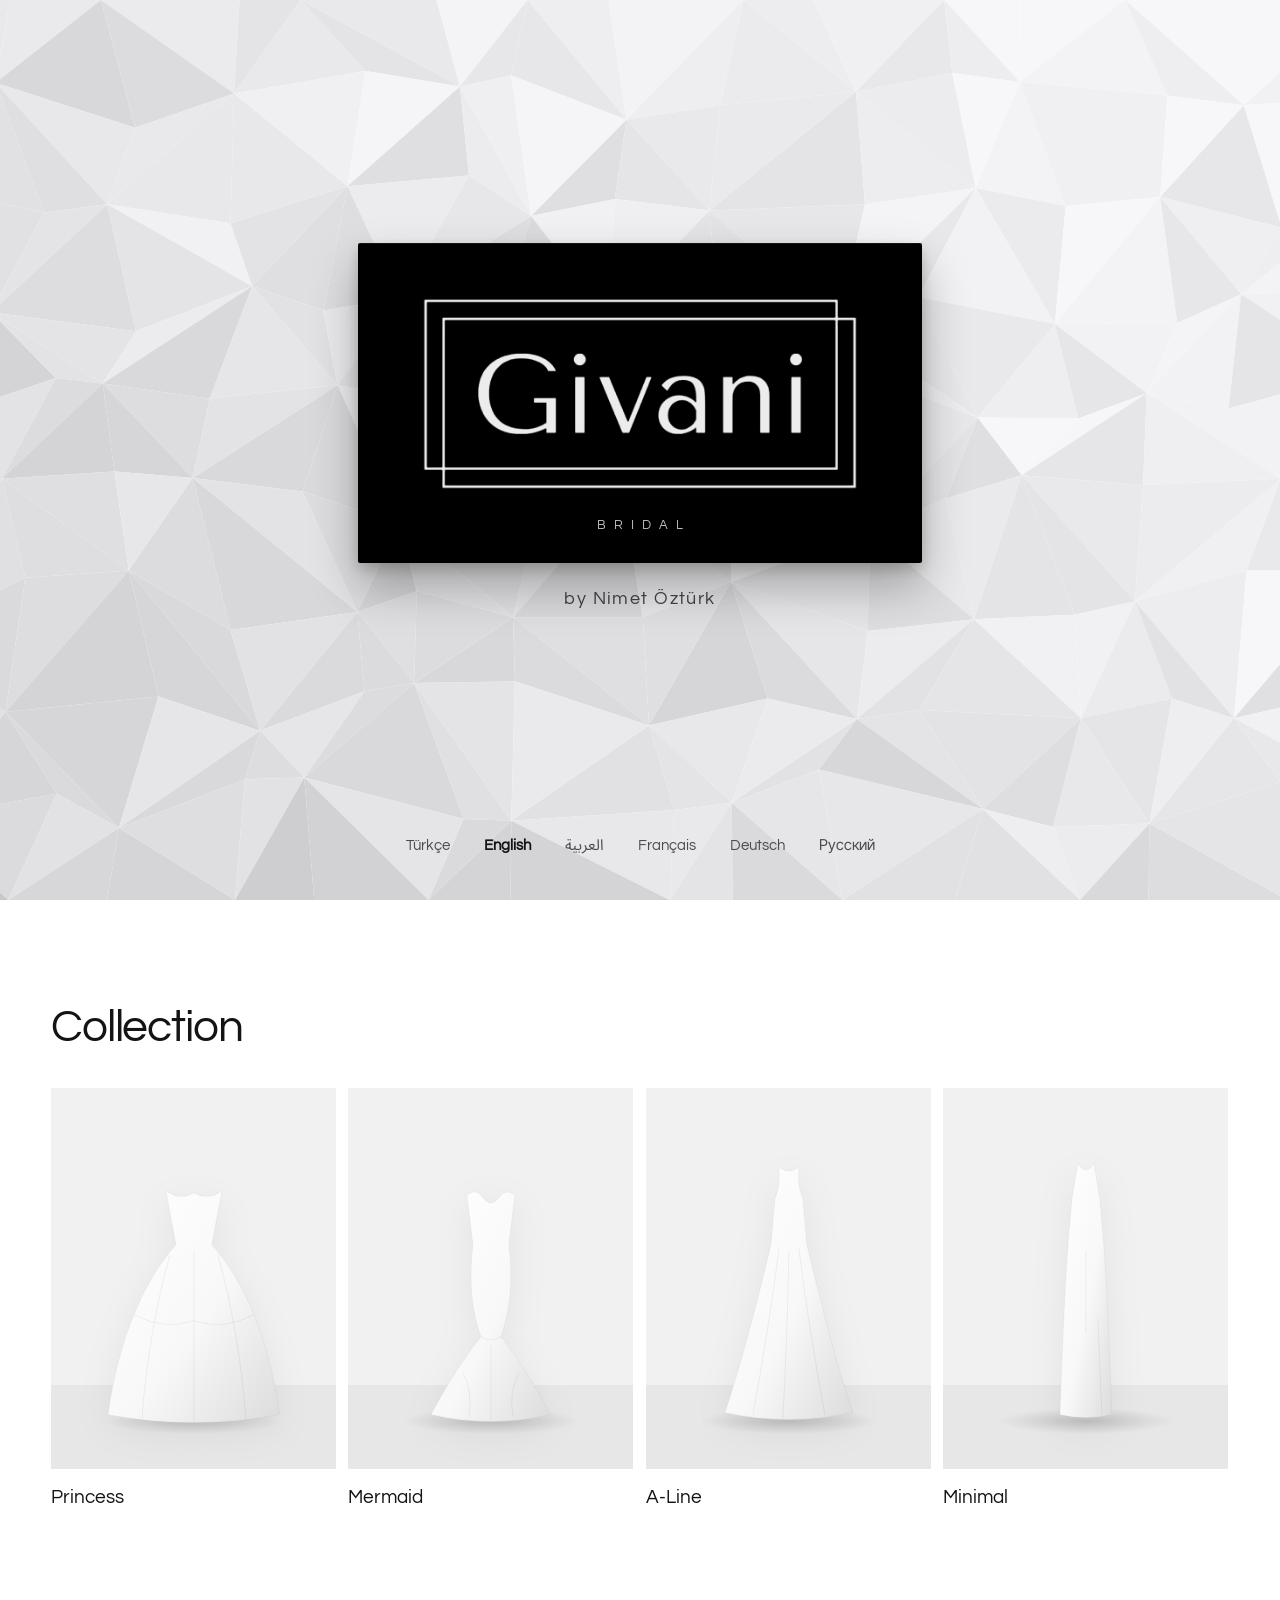
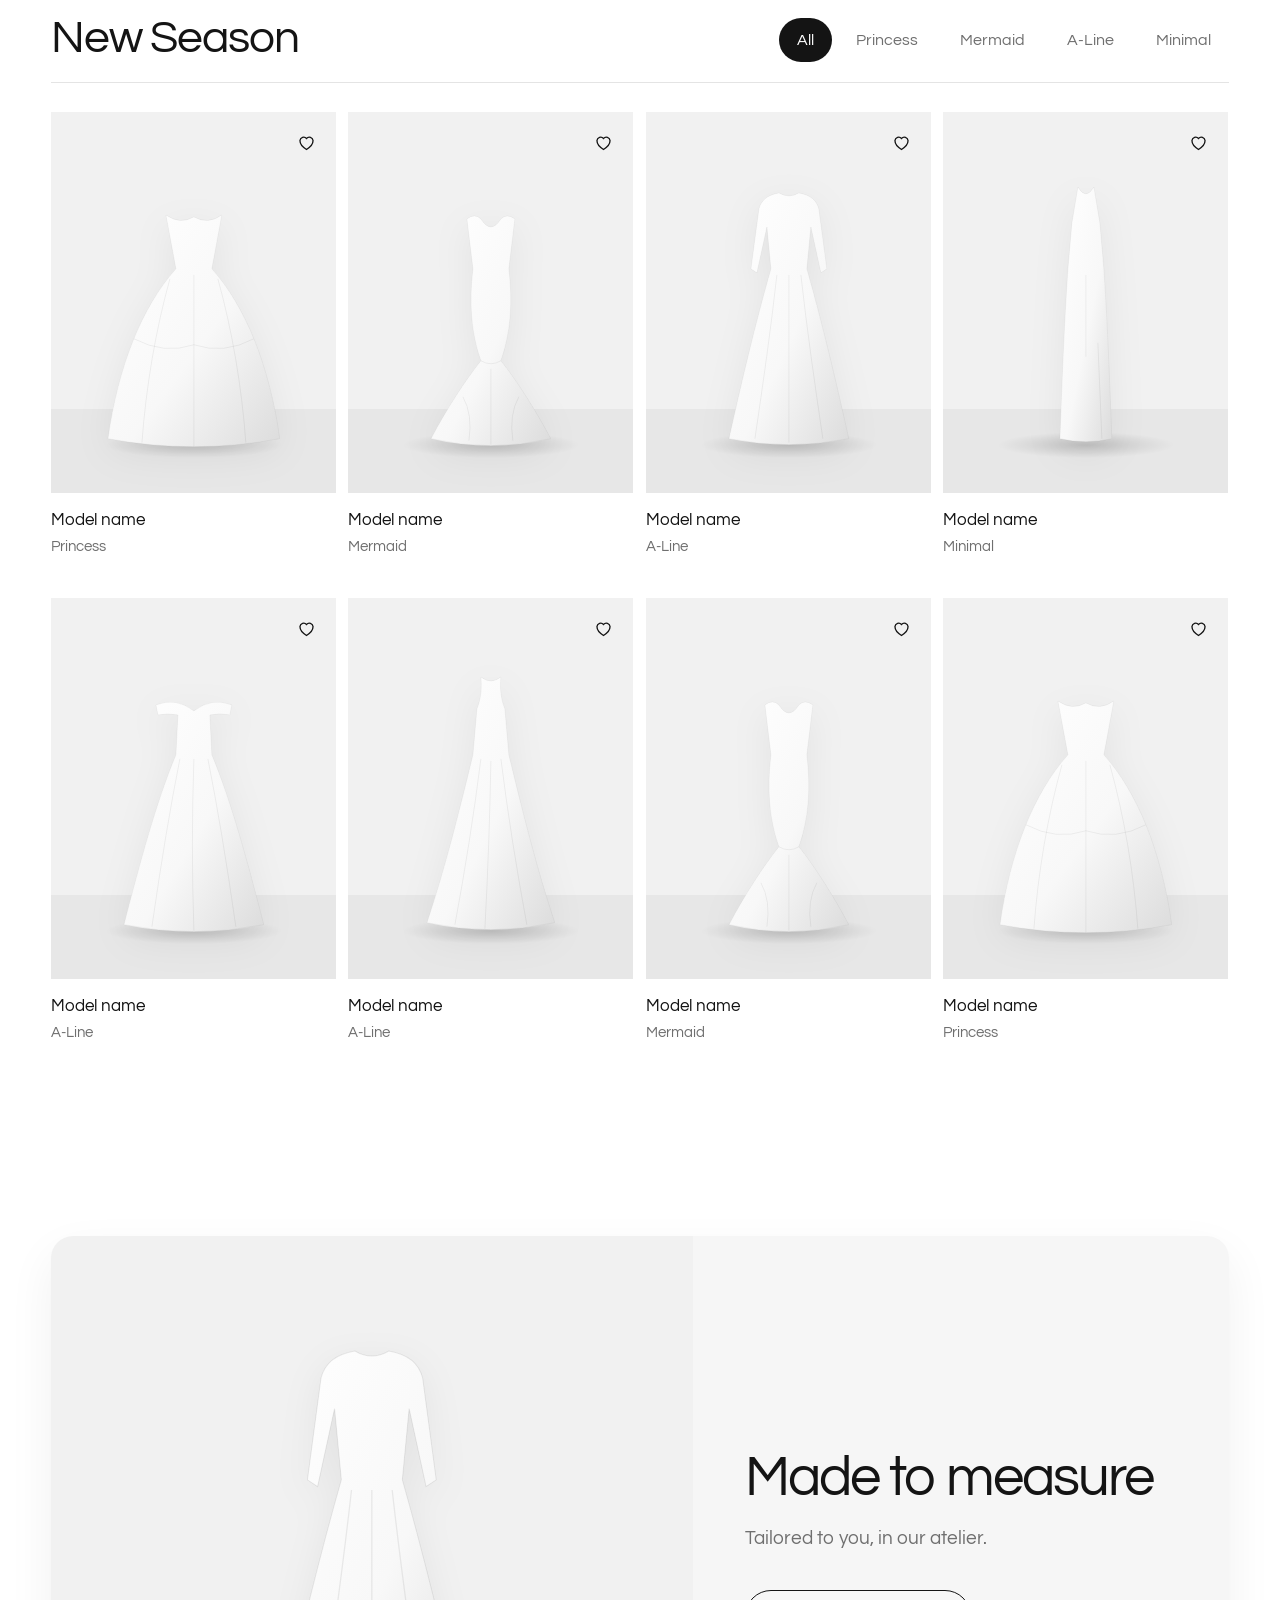
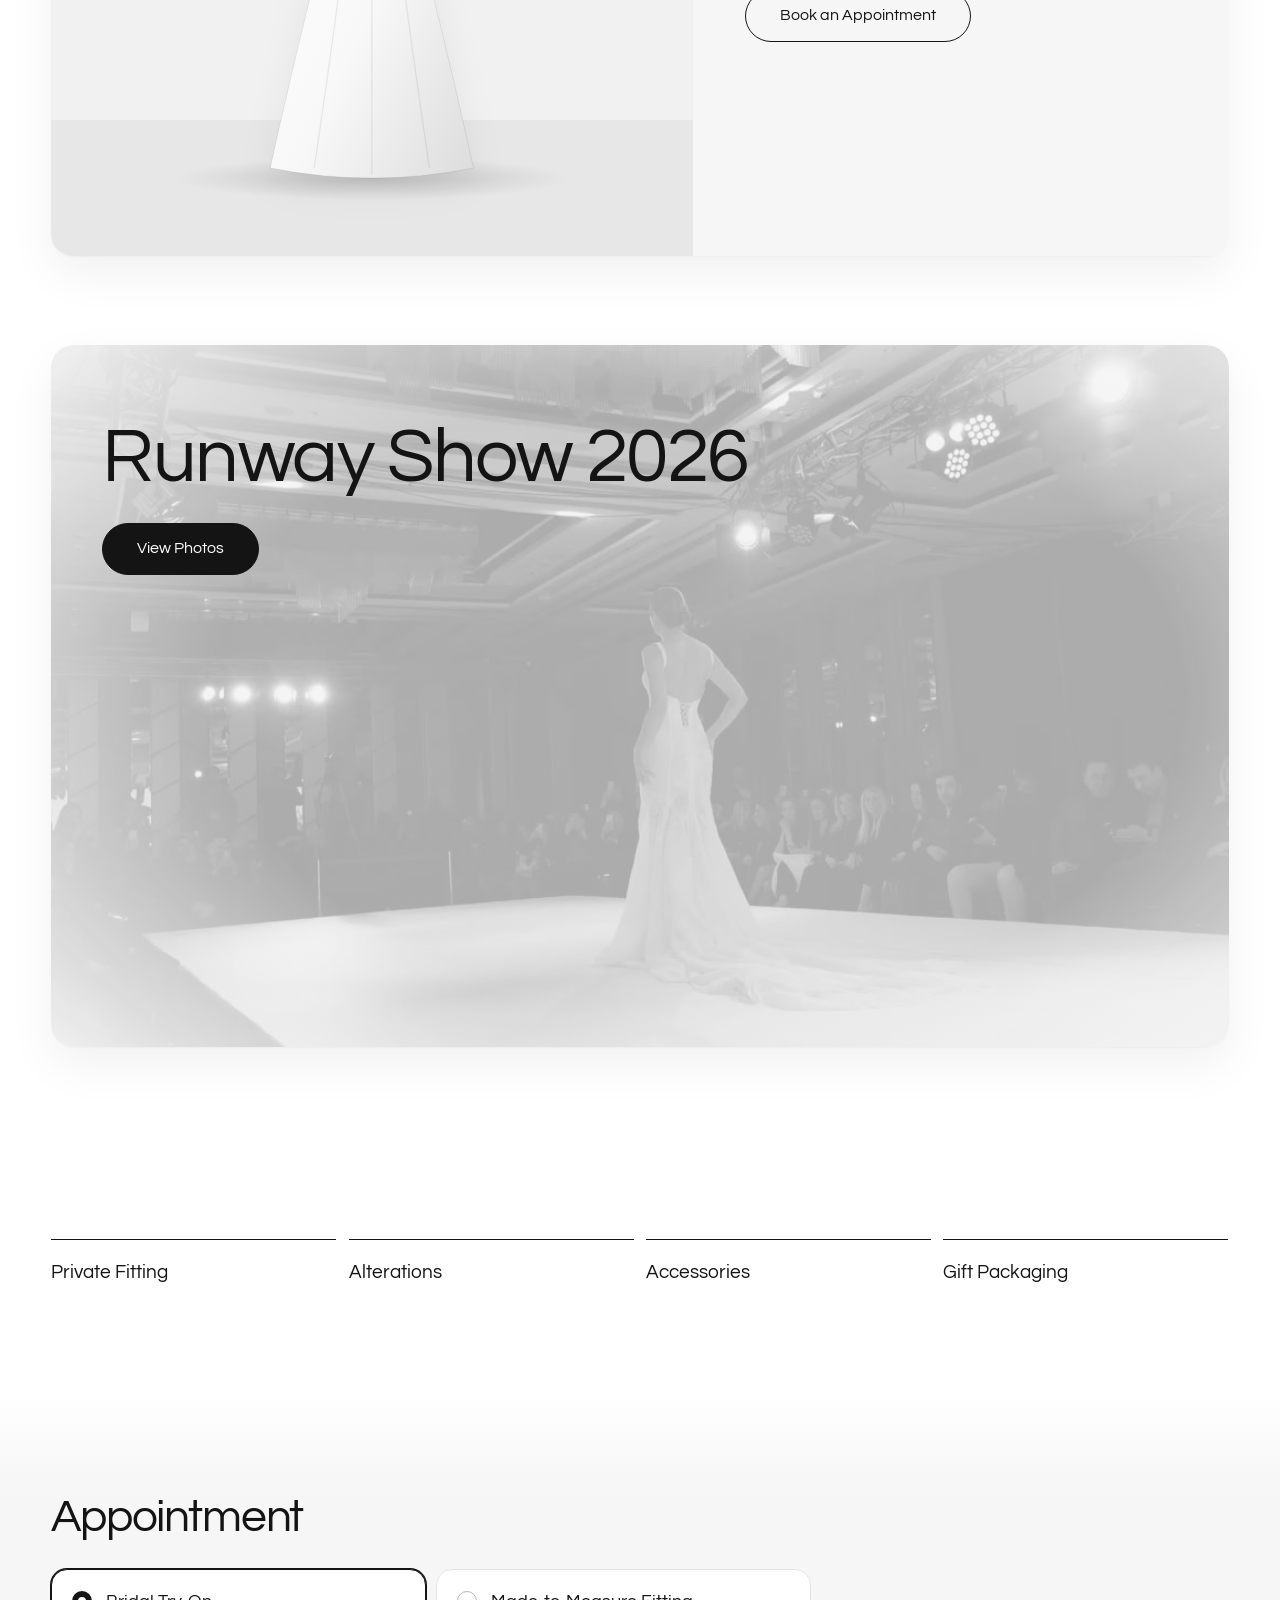
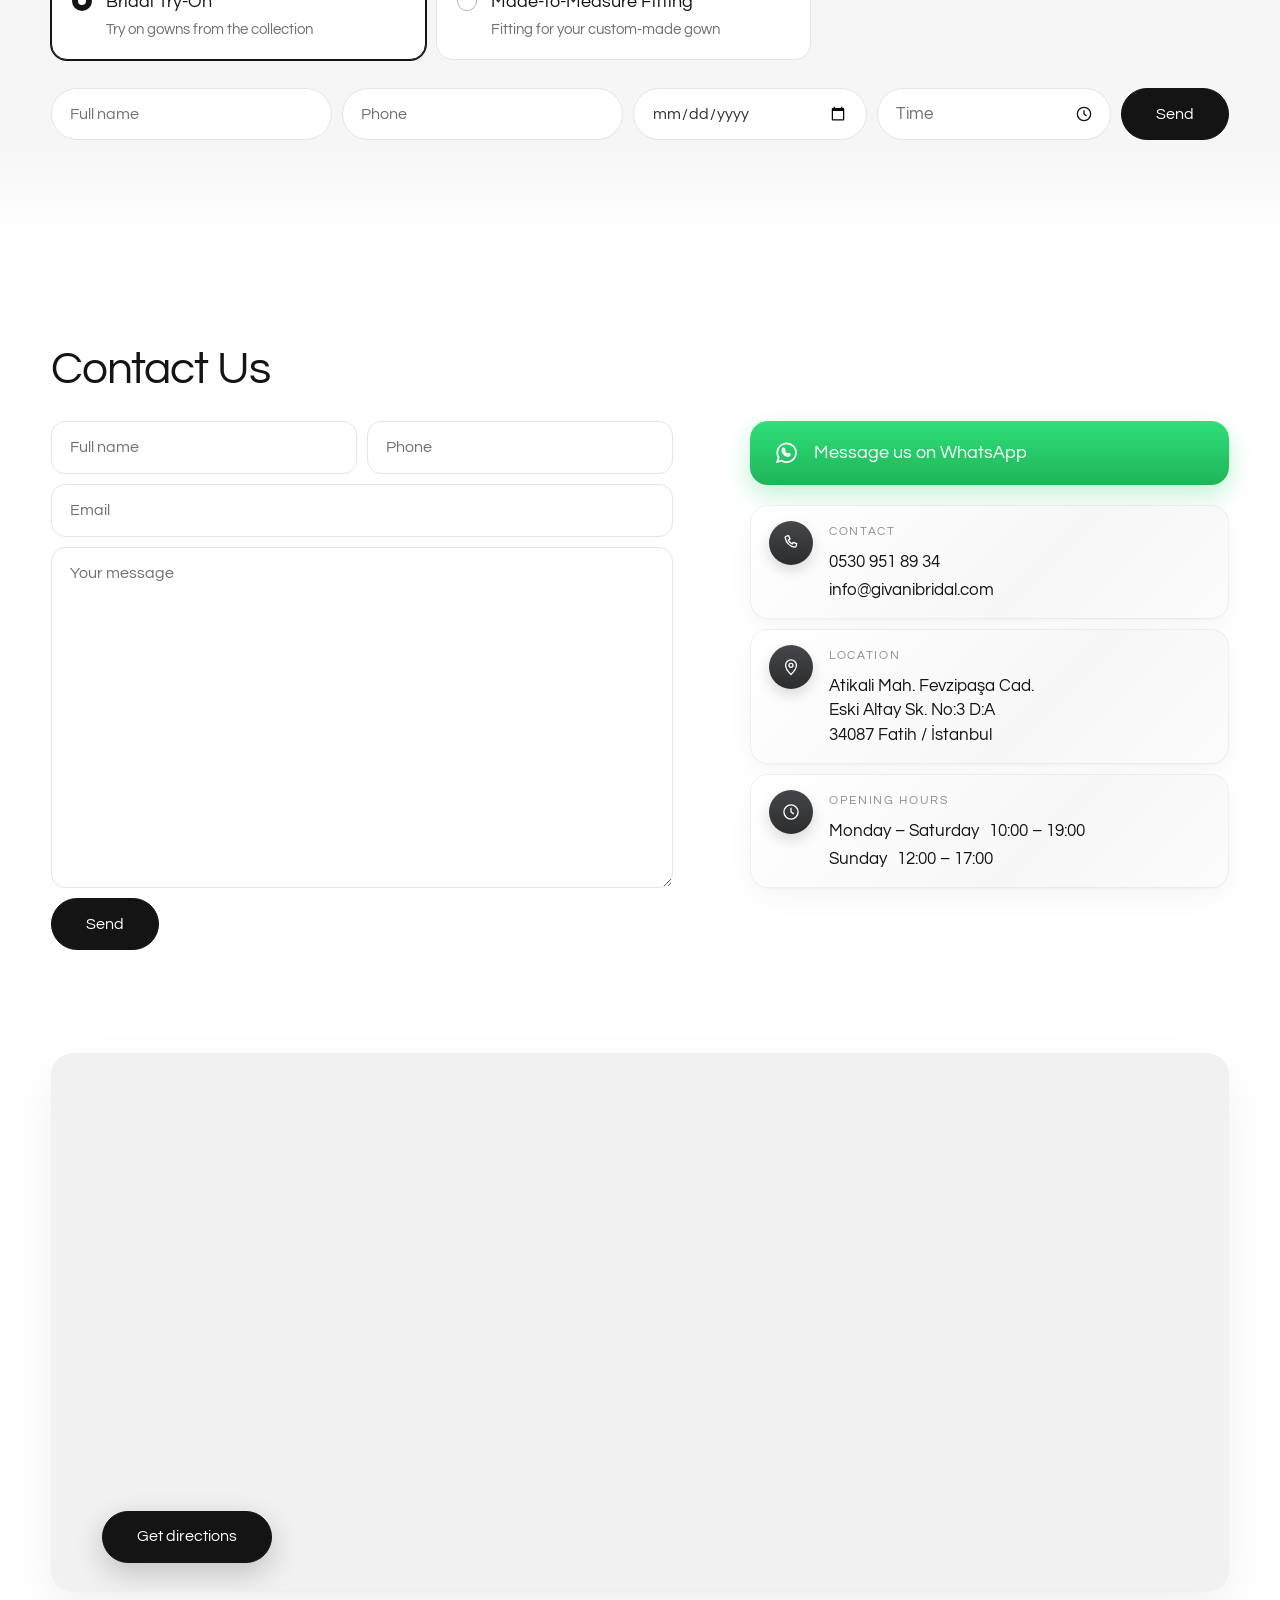
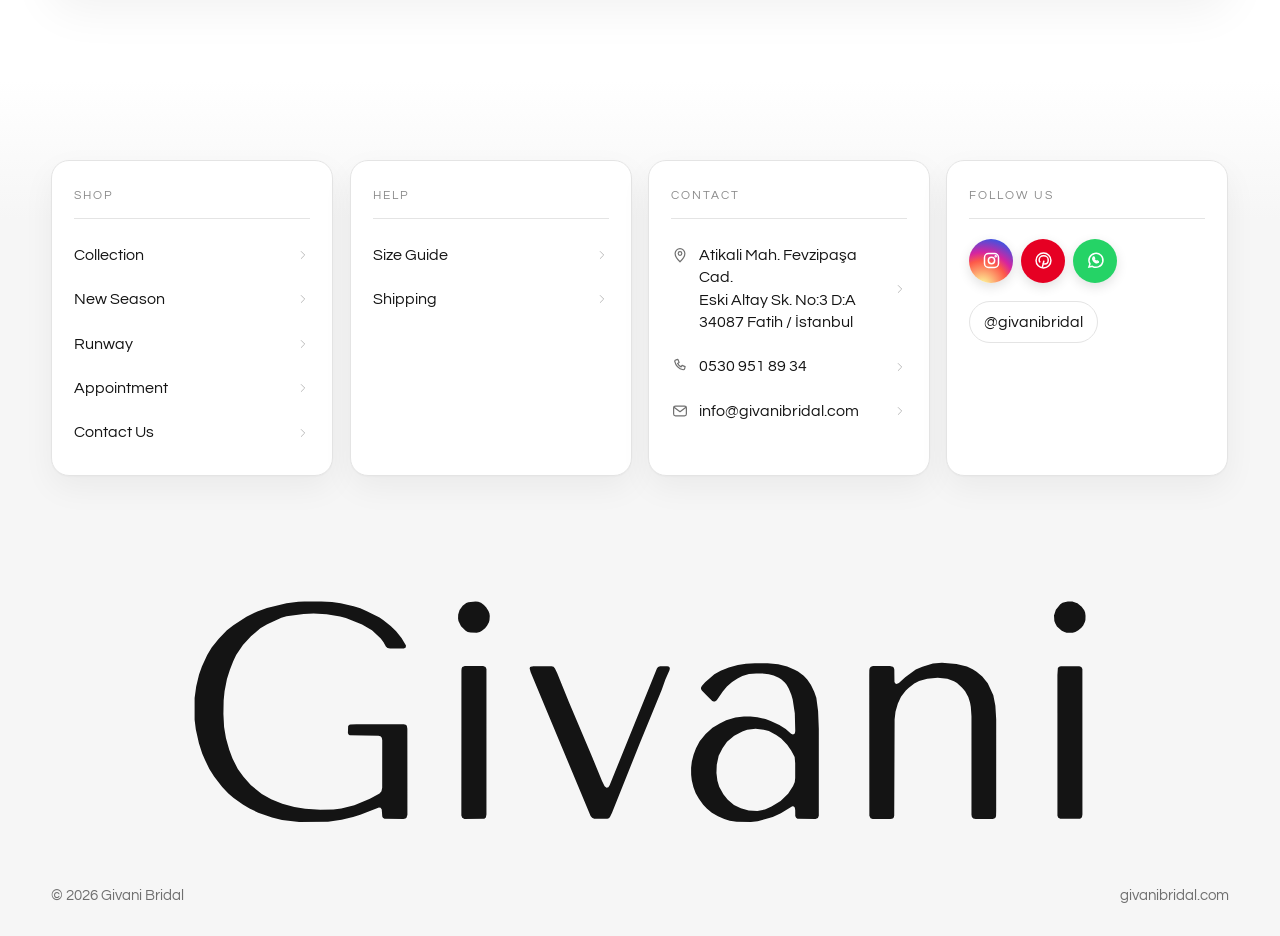
==== commit 7cbe0ffa: "Alttaki büyük Givani yazısı logodaki yazı stilinde (vektör) Co-Authored-By: Claude Opus 5.5 <noreply" ====
--- a/index.html
+++ b/index.html
@@ -453,7 +453,7 @@
     </div>
   </div>
 
-  <div class="wrap footer__mark">Givani</div>
+  <div class="wrap footer__mark"><svg class="footer__word" role="img" aria-label="Givani" xmlns="http://www.w3.org/2000/svg" viewBox="13.52 16.90 371.98 93.61"><path fill="currentColor" fill-rule="evenodd" d="M70.00,109.38 L58.00,109.46 L50.88,108.65 L46.75,107.65 L41.00,105.61 L37.40,103.88 L34.62,102.25 L30.80,99.50 L28.61,97.62 L26.05,95.00 L22.68,90.62 L20.72,87.50 L18.97,83.88 L17.74,81.00 L16.38,76.78 L15.10,71.12 L14.59,67.00 L14.59,58.00 L15.25,53.25 L16.44,48.25 L17.62,44.92 L19.82,40.12 L21.68,37.00 L24.62,33.36 L28.00,29.90 L30.69,27.75 L36.12,24.26 L40.62,22.06 L44.62,20.59 L52.75,18.70 L57.62,18.06 L60.12,17.91 L67.25,17.90 L71.62,18.13 L75.25,18.69 L80.62,19.90 L83.38,20.76 L86.12,21.94 L91.38,24.62 L93.00,25.75 L96.00,28.12 L98.25,30.32 L100.50,33.09 L102.35,36.25 L102.25,37.08 L101.50,37.47 L95.75,37.48 L94.67,37.25 L94.00,36.62 L93.03,34.88 L91.88,33.25 L88.22,29.88 L84.12,27.45 L77.38,24.84 L75.00,24.17 L69.38,23.25 L64.00,22.97 L59.88,23.08 L52.75,24.10 L50.62,24.71 L44.75,27.35 L41.88,29.03 L38.00,32.35 L34.65,36.00 L31.84,40.12 L30.62,42.70 L29.25,46.25 L28.02,50.12 L27.03,55.25 L26.65,59.00 L26.55,64.62 L26.83,70.00 L27.62,74.75 L28.97,79.50 L30.33,83.12 L32.53,87.50 L34.88,90.75 L37.90,94.12 L42.50,97.88 L46.38,100.04 L51.00,101.86 L56.00,103.25 L60.50,103.95 L66.75,104.37 L72.25,104.27 L75.50,103.84 L80.91,102.50 L87.38,99.84 L91.38,97.61 L92.17,96.75 L92.47,95.25 L92.49,75.50 L92.31,74.50 L91.75,73.92 L90.88,73.65 L79.00,73.48 L78.50,73.12 L78.24,72.50 L78.33,69.75 L78.69,69.25 L79.25,68.97 L81.88,68.86 L101.38,68.87 L102.25,69.07 L102.70,69.50 L102.92,70.75 L102.95,106.50 L102.56,107.75 L102.12,108.07 L101.25,108.22 L93.38,108.15 L92.77,107.75 L92.51,107.25 L92.29,104.25 L91.80,103.62 L91.12,103.49 L83.38,106.51 L80.38,107.42 L75.62,108.60 L70.00,109.38Z M131.75,30.89 L129.12,30.84 L128.00,30.56 L127.12,30.09 L125.20,28.25 L124.14,26.00 L123.97,25.00 L124.03,23.38 L124.61,21.50 L125.88,19.70 L127.38,18.60 L128.25,18.23 L131.25,17.92 L132.38,18.07 L133.50,18.47 L134.72,19.38 L135.68,20.38 L136.60,21.88 L137.00,22.88 L137.14,24.00 L137.01,25.75 L136.75,26.62 L136.00,28.00 L135.18,29.00 L133.88,30.08 L133.00,30.55 L131.75,30.89Z M379.12,30.88 L376.62,30.88 L375.75,30.64 L374.62,30.05 L372.62,28.28 L371.95,27.12 L371.54,26.00 L371.39,23.75 L372.16,21.38 L374.02,19.12 L374.94,18.50 L375.75,18.21 L377.12,17.96 L379.00,17.97 L381.12,18.62 L382.88,20.11 L383.95,21.62 L384.31,22.50 L384.49,23.88 L384.44,25.62 L384.21,26.50 L383.52,27.88 L382.75,28.88 L381.50,29.92 L380.25,30.61 L379.12,30.88Z M303.38,108.26 L296.12,108.20 L295.23,107.88 L294.74,106.88 L294.69,48.62 L294.72,46.38 L294.91,45.50 L295.38,44.99 L296.25,44.76 L303.25,44.76 L304.50,45.03 L304.88,45.40 L305.10,46.12 L305.16,51.25 L305.41,51.88 L306.00,52.18 L307.00,51.77 L309.62,49.38 L314.00,46.21 L316.75,45.02 L321.12,43.67 L324.88,43.37 L330.88,43.85 L335.25,44.95 L337.62,46.03 L339.25,47.14 L341.62,49.12 L343.89,51.88 L346.20,56.88 L347.05,61.25 L347.40,66.88 L347.39,104.88 L347.34,107.00 L347.15,107.62 L346.62,108.05 L345.88,108.21 L338.88,108.23 L337.88,108.03 L337.30,107.38 L337.13,106.50 L337.13,65.62 L336.86,61.75 L336.55,60.00 L335.81,57.62 L334.49,55.25 L333.25,53.71 L331.12,51.76 L329.88,51.01 L327.12,49.97 L323.12,49.60 L318.75,49.96 L315.38,50.95 L313.38,52.03 L311.12,53.70 L309.88,54.94 L307.88,57.50 L306.57,60.25 L305.58,63.75 L305.22,66.88 L305.06,106.75 L304.90,107.50 L304.62,107.88 L304.12,108.15 L303.38,108.26Z M245.50,109.51 L239.62,109.38 L236.75,108.95 L234.50,108.27 L231.88,107.09 L229.34,105.62 L227.24,103.88 L225.75,102.33 L223.97,99.88 L222.64,97.50 L221.67,95.00 L221.00,92.12 L220.74,89.88 L220.72,87.00 L221.03,84.38 L221.75,81.53 L222.76,78.88 L224.28,76.00 L226.75,72.96 L229.61,70.38 L232.62,68.55 L235.28,67.25 L239.12,66.12 L242.62,65.70 L245.38,65.69 L248.25,66.01 L251.62,66.77 L253.75,67.53 L257.38,69.22 L260.00,70.89 L262.25,72.83 L263.00,73.12 L263.50,73.00 L263.81,72.62 L263.97,71.75 L263.78,64.38 L262.90,58.62 L262.33,56.62 L261.31,54.12 L260.38,52.52 L259.62,51.54 L258.25,50.34 L257.12,49.60 L255.00,48.70 L253.00,48.13 L251.25,47.89 L247.75,47.79 L244.75,48.07 L242.00,48.88 L240.00,49.89 L237.75,51.34 L235.60,53.25 L233.88,55.31 L231.38,58.94 L230.62,59.48 L230.12,59.50 L229.50,59.20 L227.00,56.77 L225.19,54.88 L224.85,54.25 L224.82,53.75 L225.18,53.00 L226.55,51.50 L230.38,48.17 L233.00,46.68 L236.38,45.36 L240.12,44.34 L243.50,43.81 L247.25,43.54 L252.50,43.56 L256.88,44.02 L260.62,44.97 L263.70,46.25 L265.12,47.05 L267.48,48.75 L269.02,50.38 L270.50,52.61 L271.84,55.38 L272.72,57.88 L273.45,63.38 L273.75,70.75 L273.75,106.88 L273.38,107.79 L272.38,108.25 L264.88,108.11 L264.31,107.75 L263.97,107.00 L263.95,104.50 L263.75,103.50 L263.38,103.04 L262.75,102.92 L258.00,105.83 L254.62,107.36 L248.38,109.16 L245.50,109.51Z M134.88,108.14 L126.62,108.20 L125.70,107.75 L125.34,106.75 L125.37,46.50 L125.48,45.62 L125.75,45.18 L126.75,44.75 L134.38,44.72 L135.38,45.12 L135.76,46.00 L135.76,106.38 L135.51,107.62 L134.88,108.14Z M185.88,108.15 L180.50,108.18 L179.62,107.76 L179.00,106.98 L154.12,47.35 L153.69,45.75 L153.84,45.25 L154.12,44.99 L155.25,44.77 L162.75,44.77 L163.62,45.05 L164.20,45.75 L165.11,47.62 L170.07,59.88 L179.57,82.25 L183.74,92.50 L184.82,94.62 L185.62,95.25 L186.38,95.02 L186.90,94.25 L206.53,45.75 L207.02,45.12 L207.88,44.80 L210.75,44.78 L211.38,44.94 L211.75,45.25 L211.90,45.75 L211.75,46.47 L210.09,50.25 L208.50,54.73 L199.39,76.88 L187.90,105.62 L186.99,107.50 L186.38,108.00 L185.88,108.15Z M382.25,108.14 L374.00,108.16 L373.17,107.75 L372.82,106.88 L372.81,48.50 L373.00,45.59 L373.52,45.00 L374.25,44.78 L381.88,44.77 L382.75,45.12 L383.18,46.00 L383.20,106.38 L383.00,107.53 L382.25,108.14Z M248.25,104.88 L251.38,104.29 L254.12,103.09 L257.88,100.74 L261.00,97.72 L263.07,94.50 L263.77,92.88 L263.94,91.25 L263.94,85.12 L263.72,82.50 L262.27,79.75 L260.62,77.39 L258.12,74.85 L256.05,73.38 L253.00,71.75 L250.88,71.17 L247.50,70.82 L244.00,71.23 L242.00,71.90 L238.62,73.65 L235.64,76.12 L233.77,78.88 L232.17,82.00 L231.38,85.75 L231.25,89.12 L231.65,92.38 L232.40,94.88 L234.12,98.00 L235.96,100.25 L238.52,102.38 L241.38,103.79 L244.62,104.70 L248.25,104.88Z"/></svg></div>
 
   <div class="wrap footer__bottom">
     <span>© <span id="year"></span> Givani Bridal</span>
--- a/css/style.css
+++ b/css/style.css
@@ -1319,3 +1319,7 @@
 .logo__img { display: block; height: 50px; width: auto; }
 @media (max-width: 760px) { .logo__img { height: 38px; } }
 @media (max-width: 380px) { .logo__img { height: 32px; } }
+
+/* Alttaki büyük Givani: logodaki yazı stilinin vektör hali, boyut aynı */
+.footer__mark { line-height: 0; padding-top: .16em; padding-bottom: .1em; }
+.footer__word { display: inline-block; width: 2.8em; height: auto; color: var(--ink); }
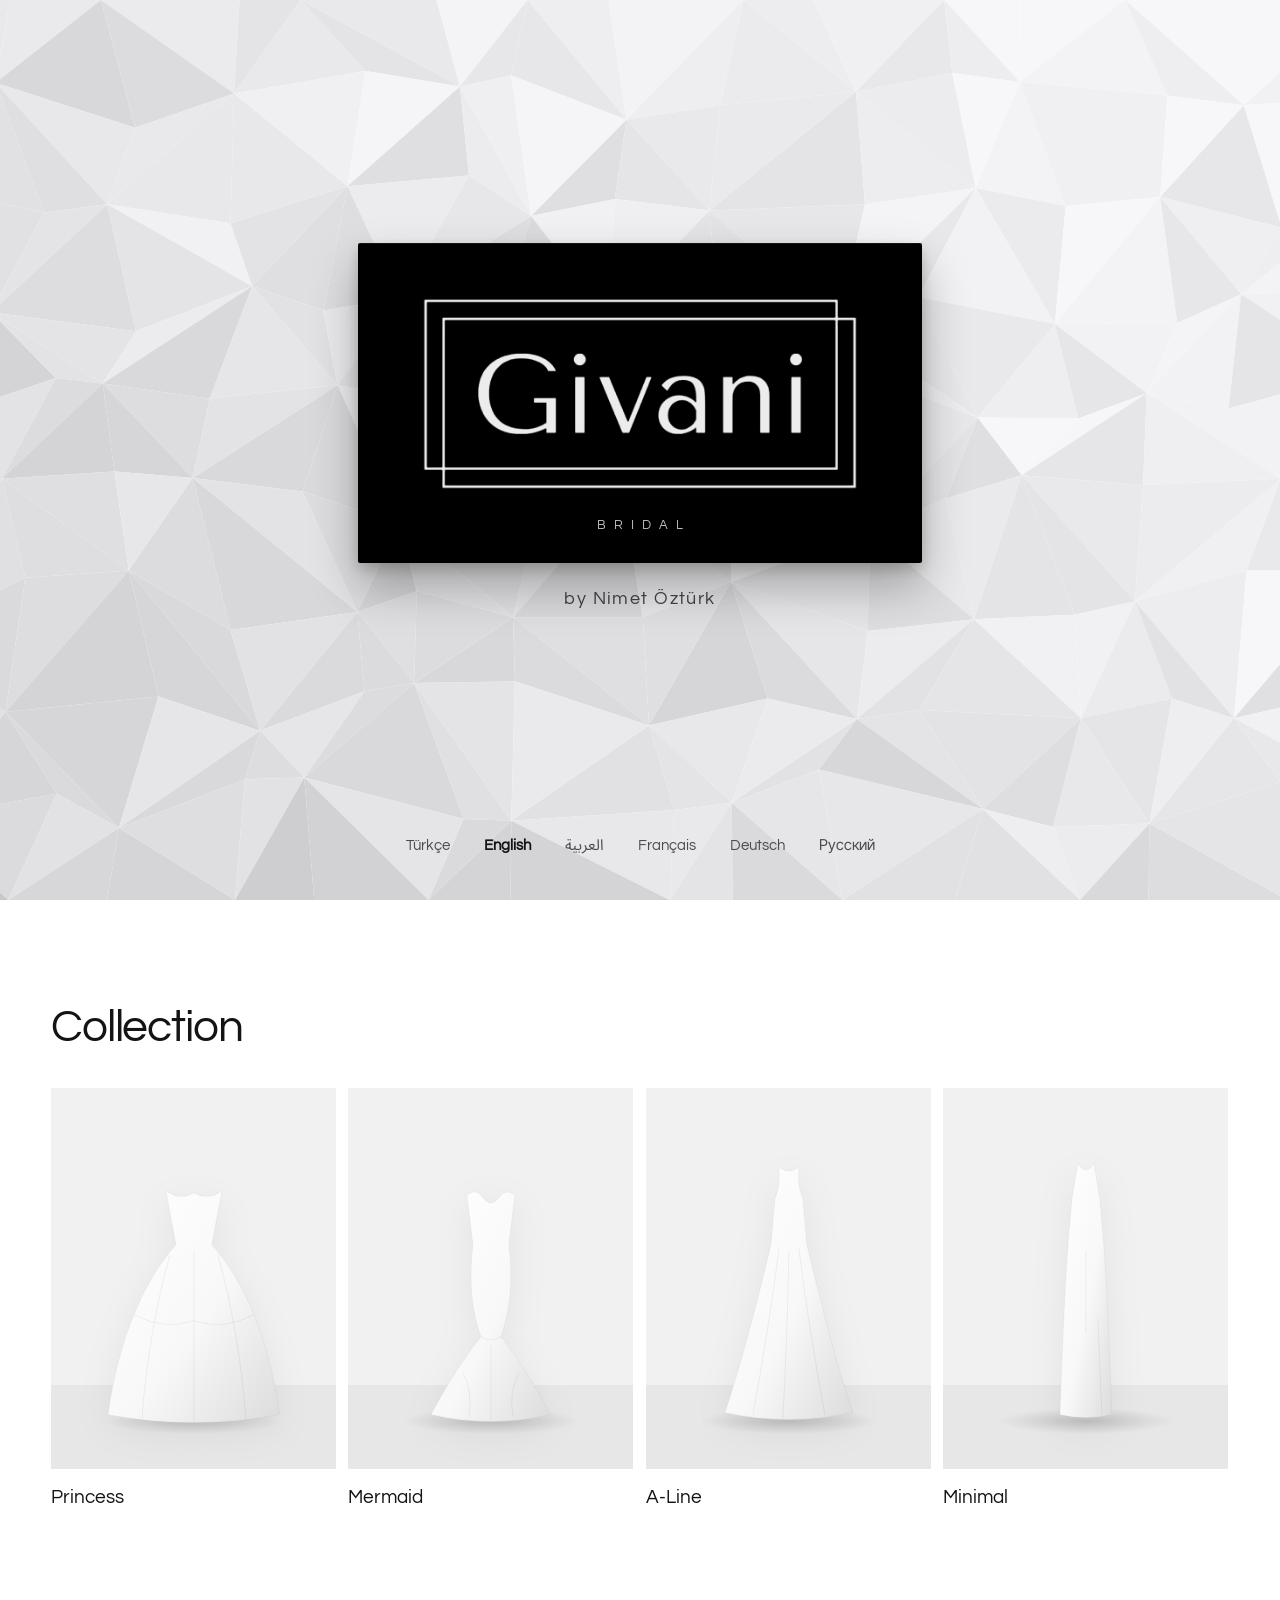
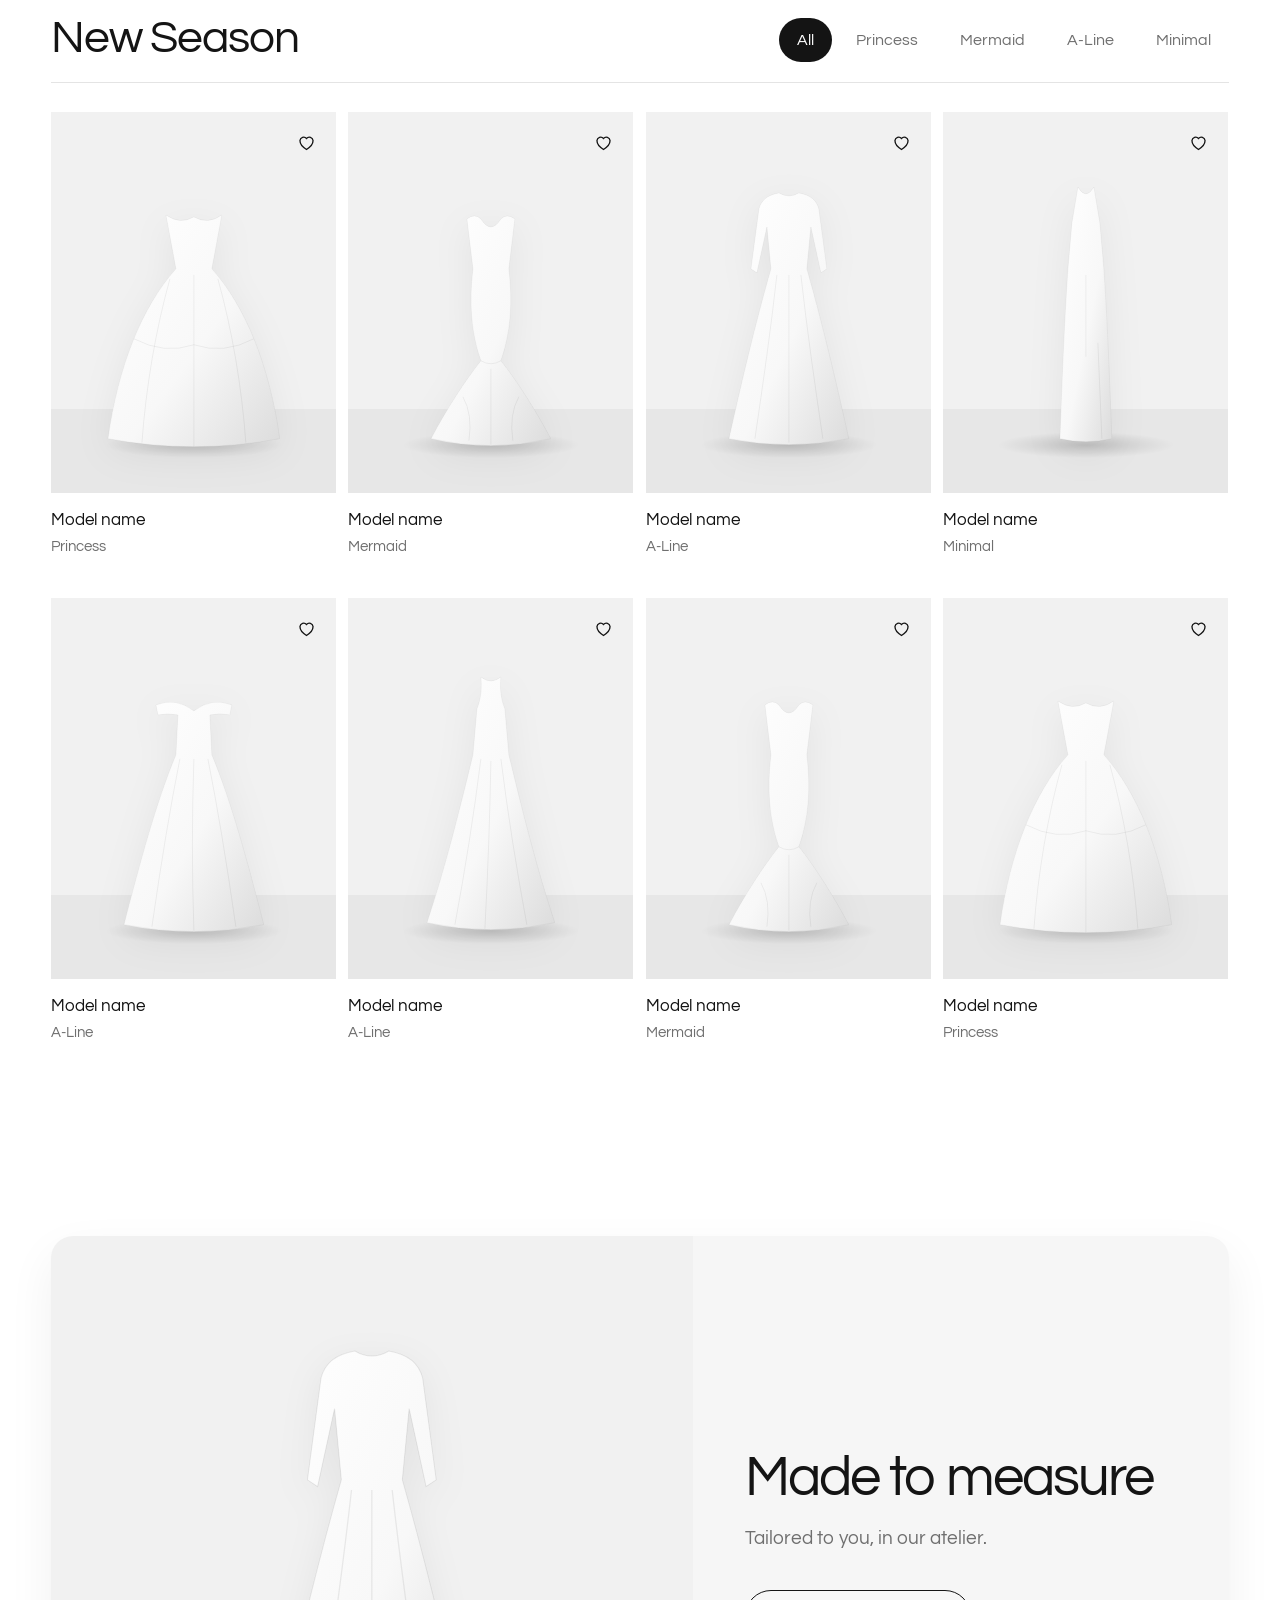
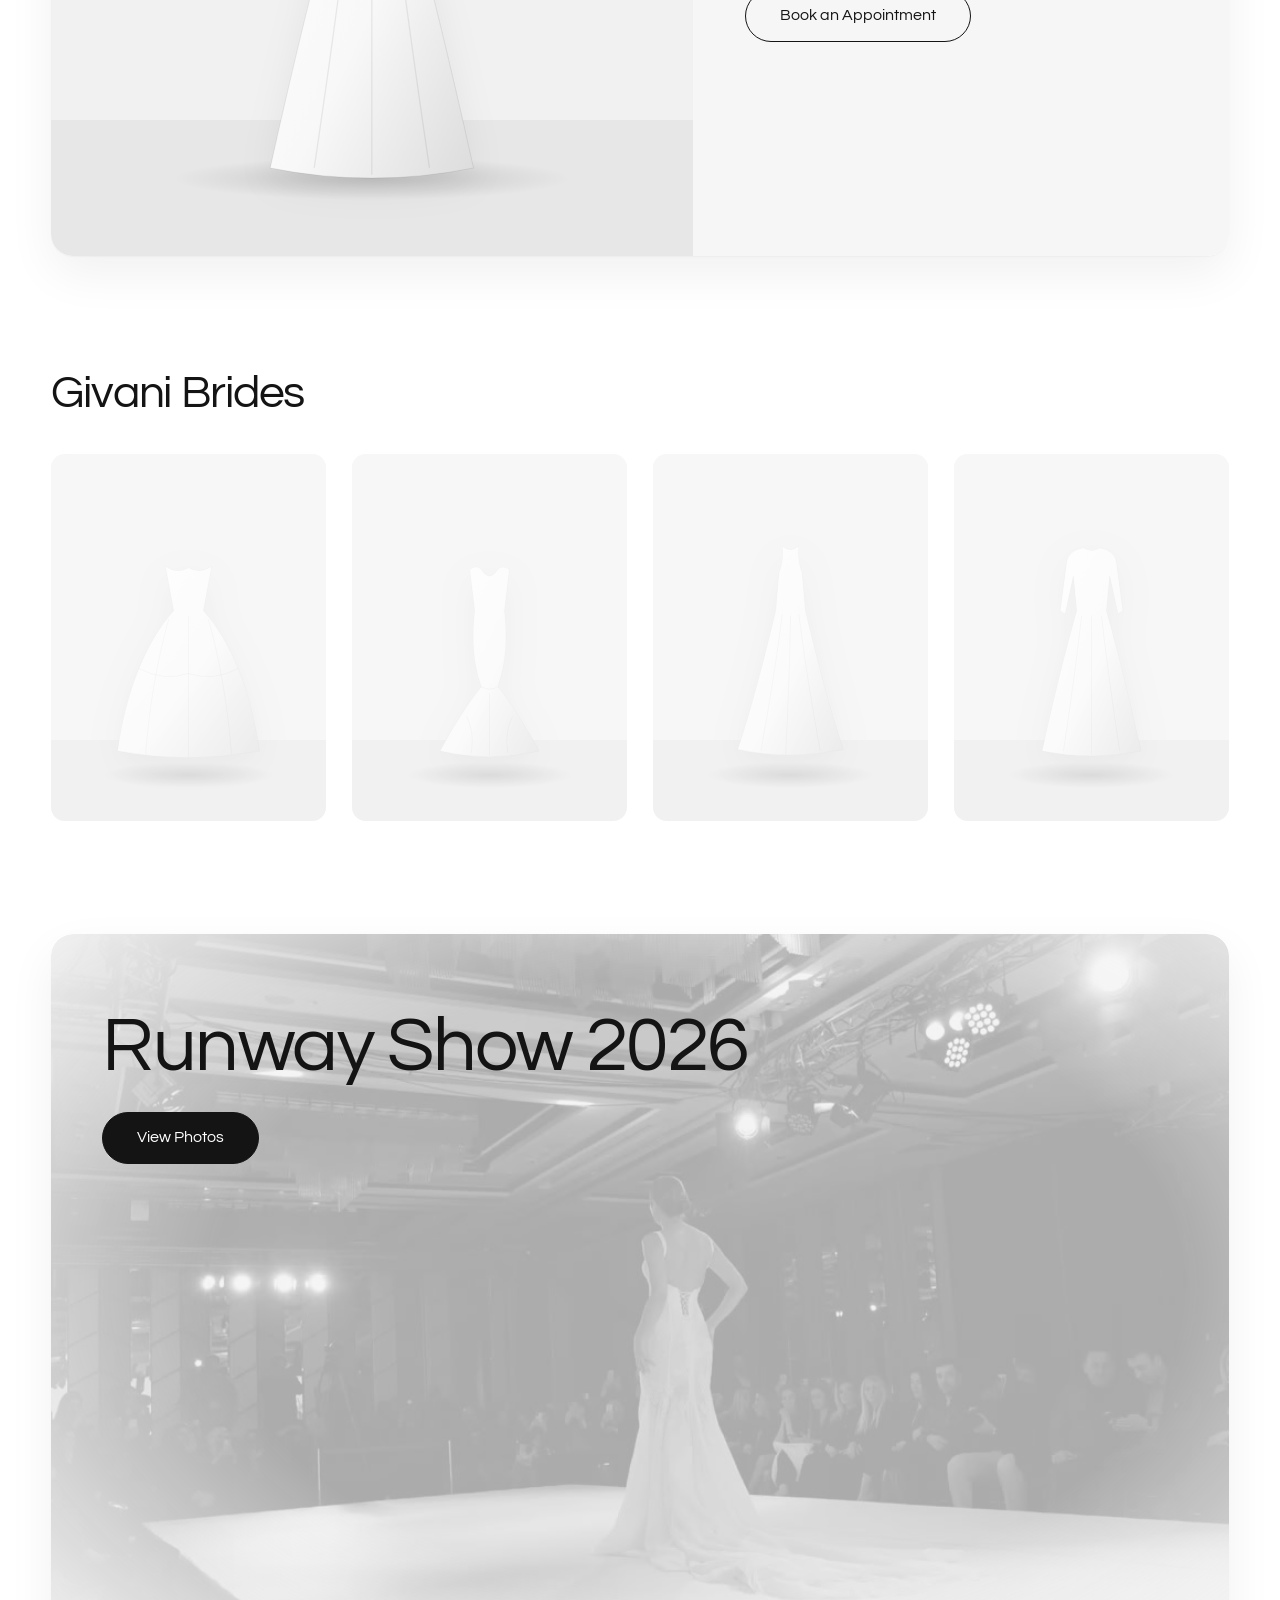
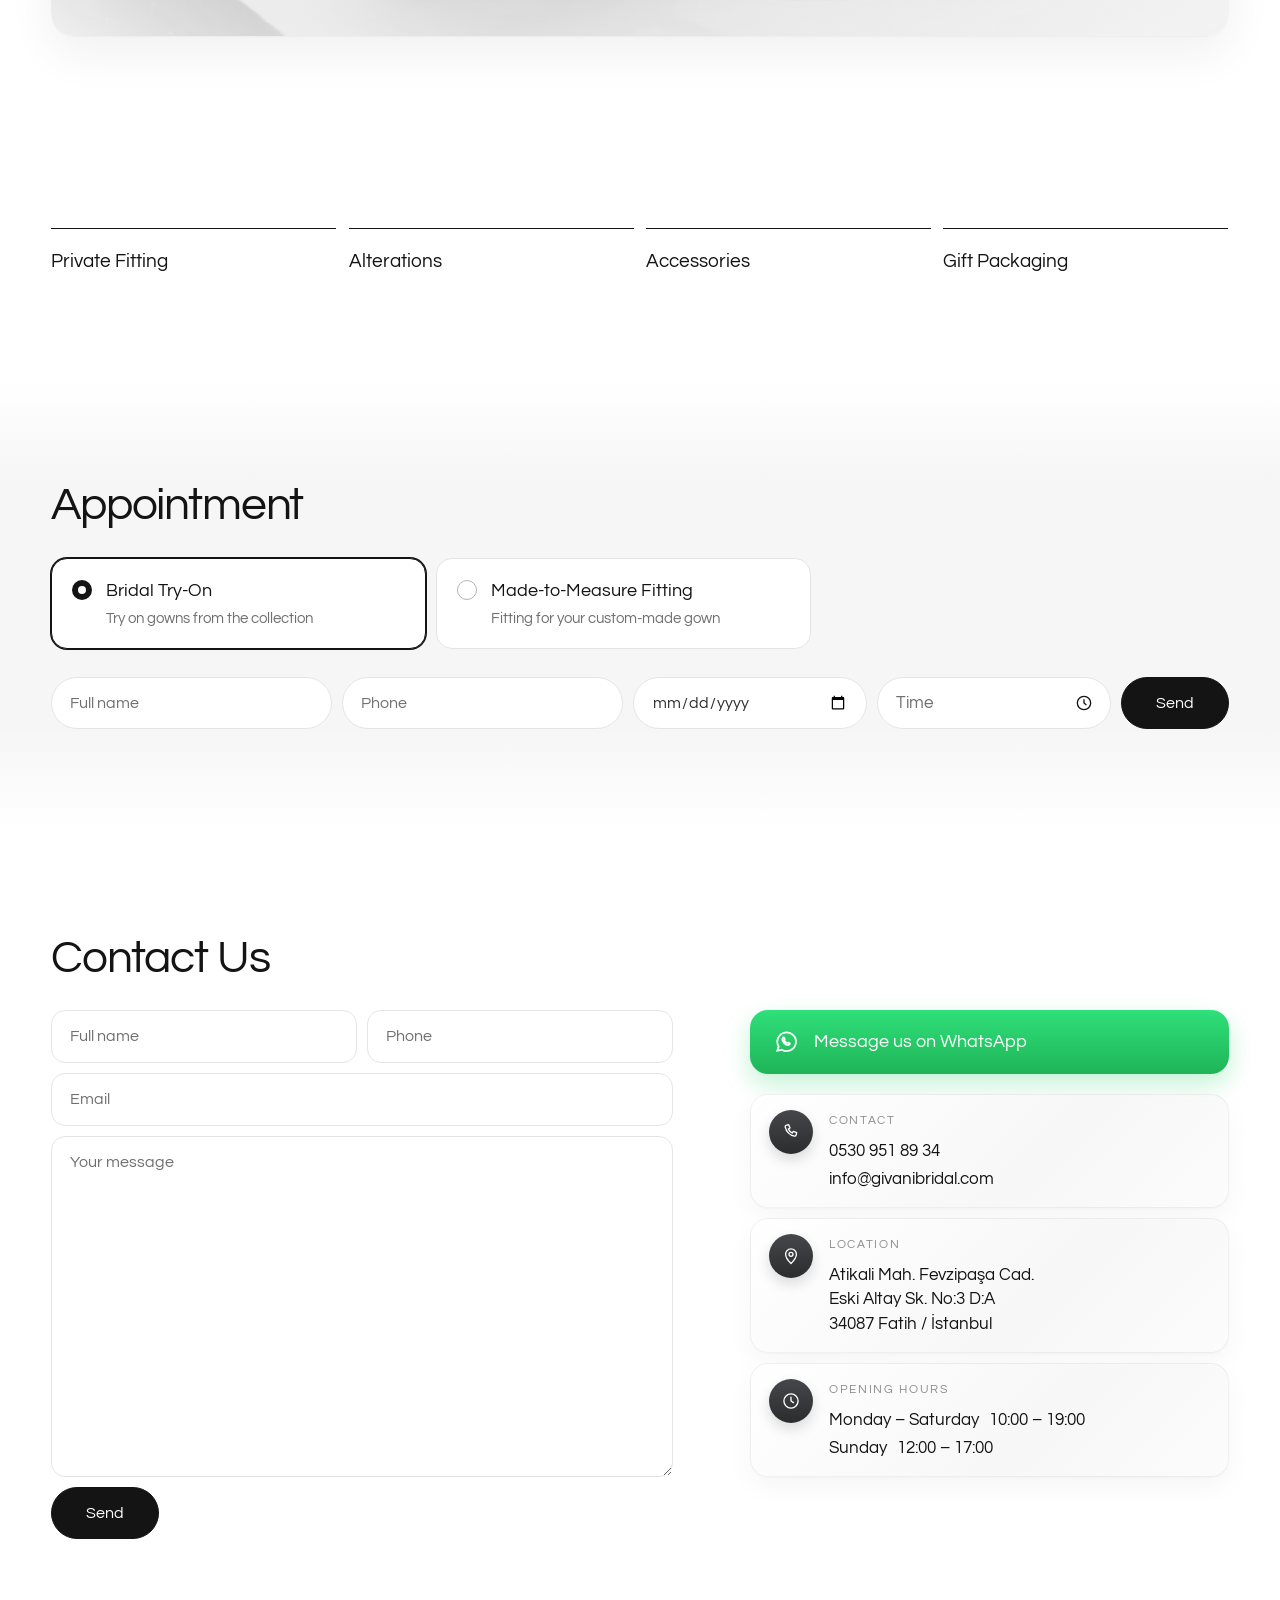
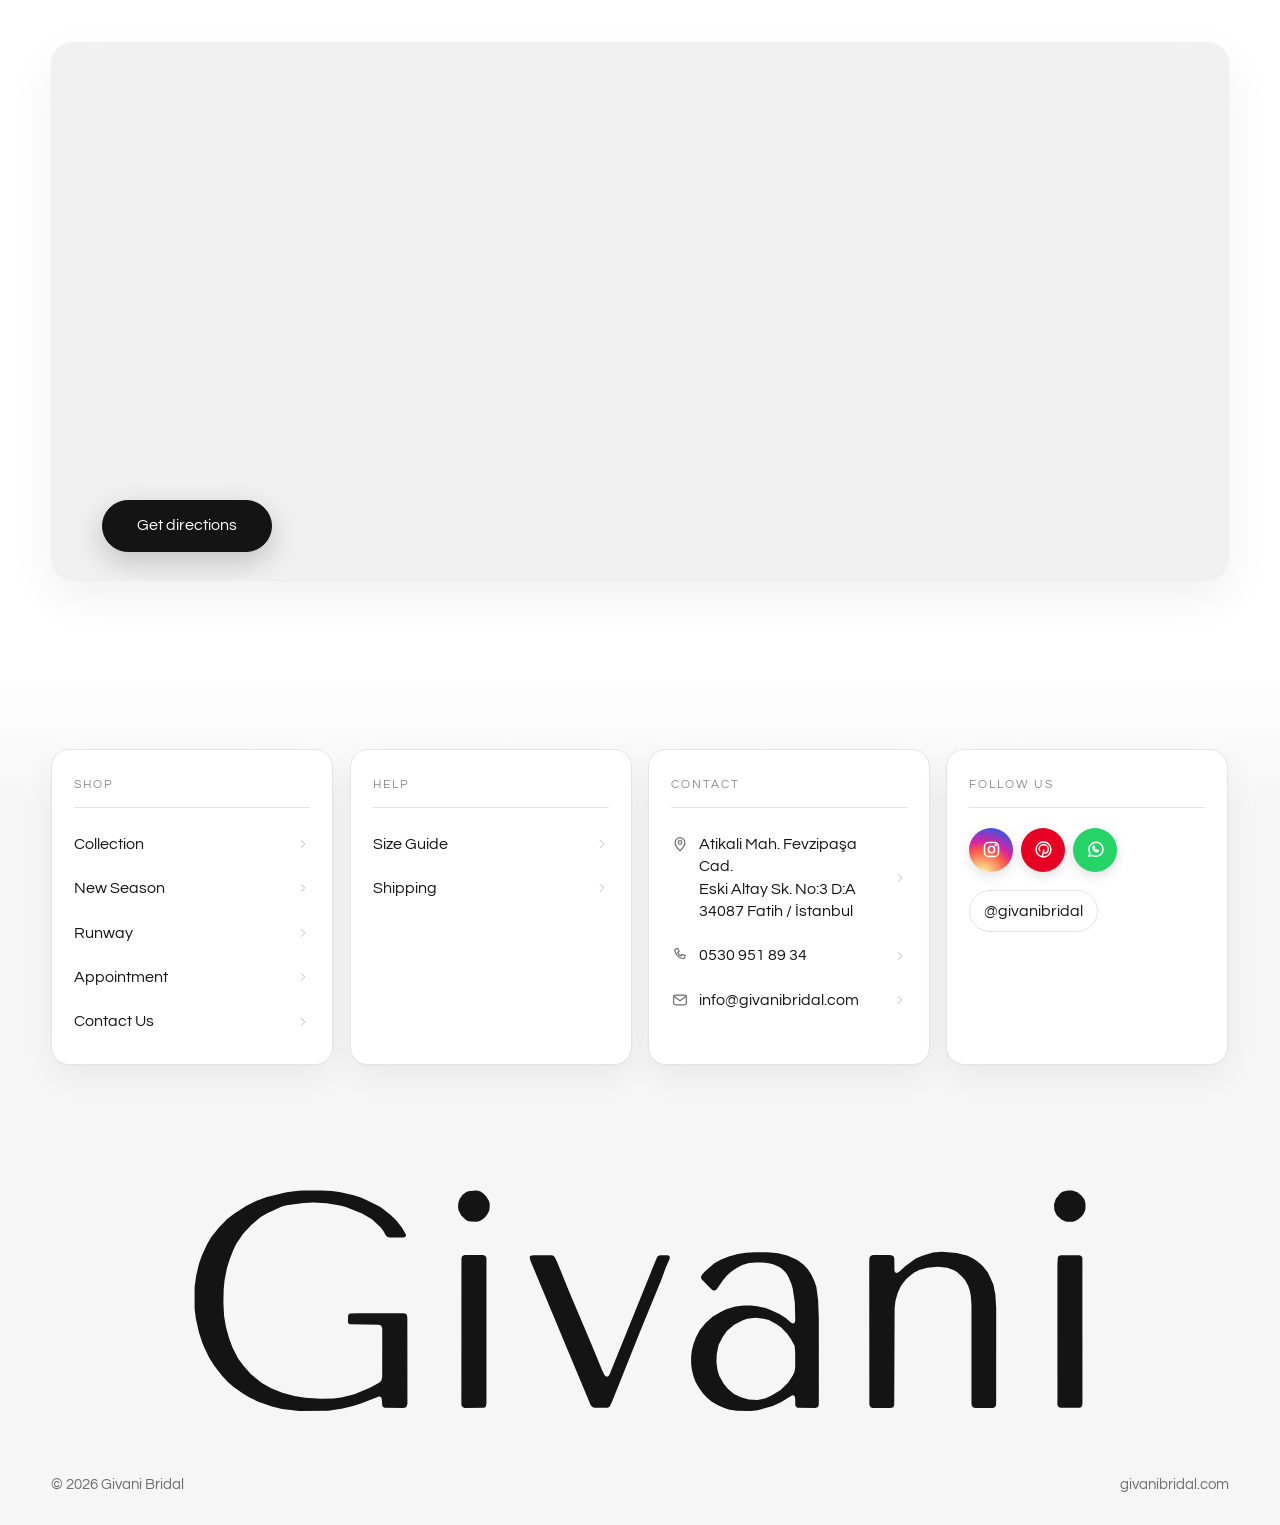
==== commit 43f87ecf: "Givani Gelinleri bölümü: müşteri çekimleri (site + yönetim paneli) Co-Authored-By: Claude Opus 5.5 <" ====
--- a/index.html
+++ b/index.html
@@ -112,6 +112,7 @@
     <a href="#koleksiyon" data-i18n="nav.collection">Koleksiyon</a>
     <a href="#yeni-sezon" data-i18n="nav.newSeason">Yeni Sezon</a>
     <a href="#atolye" data-i18n="nav.atelier">Atölye</a>
+    <a href="#givani-gelinleri" data-i18n="nav.brides">Givani Gelinleri</a>
     <a href="#defile" data-i18n="nav.show">Defile</a>
     <a href="#randevu" data-i18n="nav.booking">Randevu</a>
     <a href="#bize-ulasin" data-i18n="nav.contact">İletişim</a>
@@ -319,6 +320,15 @@
   </section>
 
 
+  <!-- Givani Gelinleri -->
+  <section class="brides" id="givani-gelinleri" data-sec="view_brides">
+    <div class="wrap">
+      <h2 class="title" data-i18n="brides.title">Givani Gelinleri</h2>
+      <div class="brides__grid" id="bridesGrid"></div>
+      <button class="btn btn--outline brides__more" id="bridesMore" data-i18n="brides.more" hidden>Daha Fazla</button>
+    </div>
+  </section>
+
   <!-- Defile -->
   <section class="show" id="defile" data-sec="view_show">
     <button class="show__cover" data-open="show" aria-label="Defile" data-i18n-aria="show.cta">
--- a/css/style.css
+++ b/css/style.css
@@ -115,7 +115,9 @@
   display: grid; grid-template-rows: 1fr auto; place-items: center;
   padding: 32px 20px;
   transition: opacity .7s var(--ease), transform .9s var(--ease), visibility .9s;
-}
+  touch-action: none; user-select: none; -webkit-user-select: none;
+}
+.intro__logo, .intro__facets { -webkit-user-drag: none; }
 .intro.is-leaving { opacity: 0; transform: translateY(-3%); visibility: hidden; }
 .intro__facets { position: absolute; inset: 0; width: 100%; height: 100%; z-index: -1; }
 .intro { isolation: isolate; overflow: hidden; }
@@ -436,6 +438,35 @@
   margin-bottom: 18px;
 }
 .split__text p { font-size: 19px; color: var(--muted); margin-bottom: 36px; }
+
+/* ---------- Givani Gelinleri ---------- */
+/* Müşterilerin düğün çekimleri: dikey kareler, tıklayınca büyük görünüm */
+.brides { padding: clamp(8px, 2vw, 24px) 0; }
+.brides__grid {
+  display: grid;
+  grid-template-columns: repeat(4, minmax(0, 1fr));
+  gap: clamp(12px, 2vw, 28px);
+}
+.brides__item {
+  position: relative; display: block; width: 100%; padding: 0;
+  aspect-ratio: 3 / 4; overflow: hidden;
+  border-radius: 14px; background: var(--studio);
+  box-shadow: 0 1px 2px rgba(0,0,0,.06), 0 10px 24px rgba(0,0,0,.06);
+  transition: transform .5s var(--ease), box-shadow .5s var(--ease);
+}
+.brides__item img { display: block; width: 100%; height: 100%; object-fit: cover; object-position: 50% 20%; transition: transform .8s var(--ease); }
+.brides__item:hover { transform: translateY(-4px); box-shadow: 0 2px 4px rgba(0,0,0,.06), 0 18px 36px rgba(0,0,0,.1); }
+.brides__item:hover img { transform: scale(1.04); }
+.brides__item.is-placeholder { opacity: .55; box-shadow: none; }
+.brides__item.is-placeholder:hover { transform: none; }
+.brides__item.is-placeholder .shot { height: 100%; }
+.brides__item.is-placeholder .gown { width: 60%; height: 84%; }
+.brides__more { display: flex; margin: clamp(28px, 4vw, 44px) auto 0; }
+.brides__more[hidden] { display: none; }
+@media (max-width: 760px) {
+  .brides__grid { grid-template-columns: repeat(2, minmax(0, 1fr)); gap: 10px; }
+  .brides__item { border-radius: 10px; }
+}
 
 /* ---------- Defile ---------- */
 .show { position: relative; }
@@ -1323,3 +1354,14 @@
 /* Alttaki büyük Givani: logodaki yazı stilinin vektör hali, boyut aynı */
 .footer__mark { line-height: 0; padding-top: .16em; padding-bottom: .1em; }
 .footer__word { display: inline-block; width: 2.8em; height: auto; color: var(--ink); }
+/* Üst menü logosu: menü kutularıyla aynı yükseklikte, daha hafif çizgili, sayfaya oturan */
+.logo { padding: 0 !important; }
+.logo__img { height: 44px; opacity: .92; transition: opacity .3s var(--ease); }
+.logo:hover .logo__img { opacity: 1; }
+@media (max-width: 760px) { .logo__img { height: 36px; } }
+@media (max-width: 380px) { .logo__img { height: 31px; } }
+/* Üst menü logosu: daha büyük ve belirgin */
+.logo__img { height: 58px; opacity: 1; }
+@media (max-width: 1280px) { .logo__img { height: 52px; } }
+@media (max-width: 760px) { .logo__img { height: 42px; } }
+@media (max-width: 380px) { .logo__img { height: 34px; } }
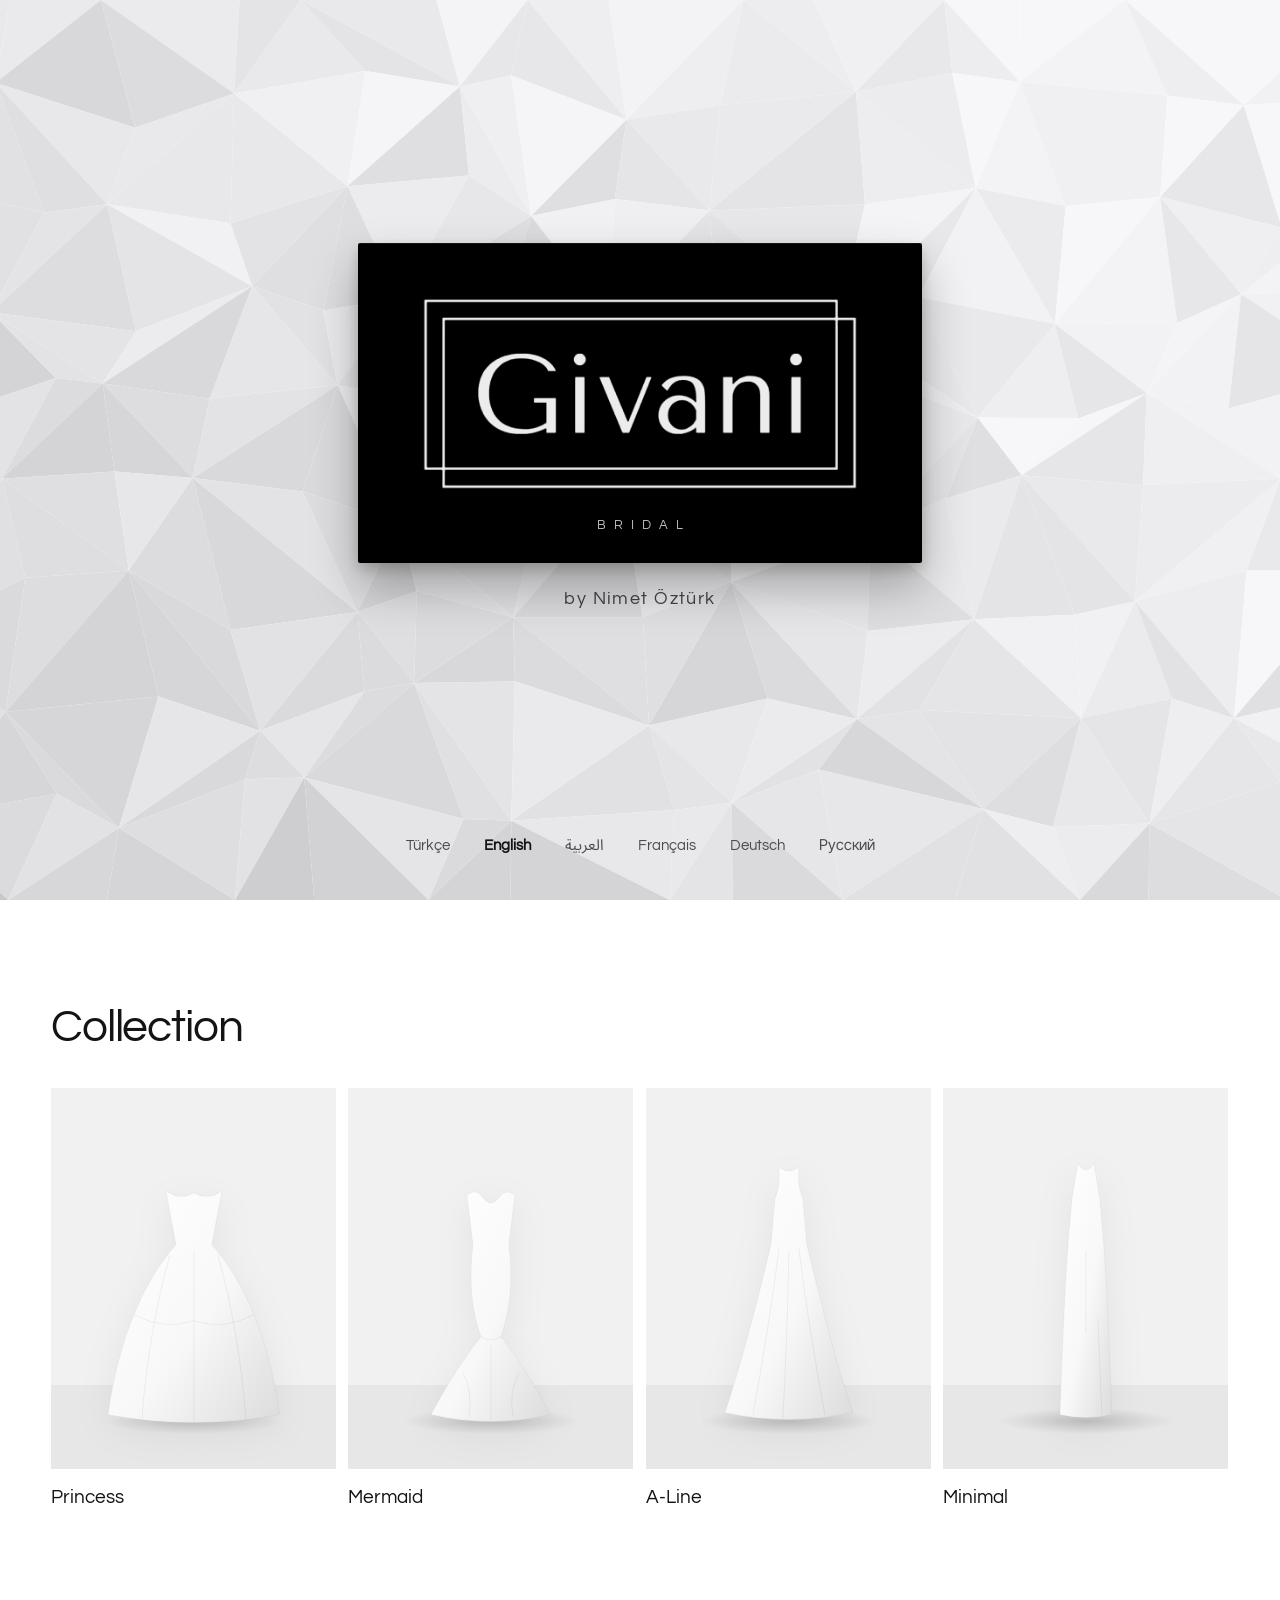
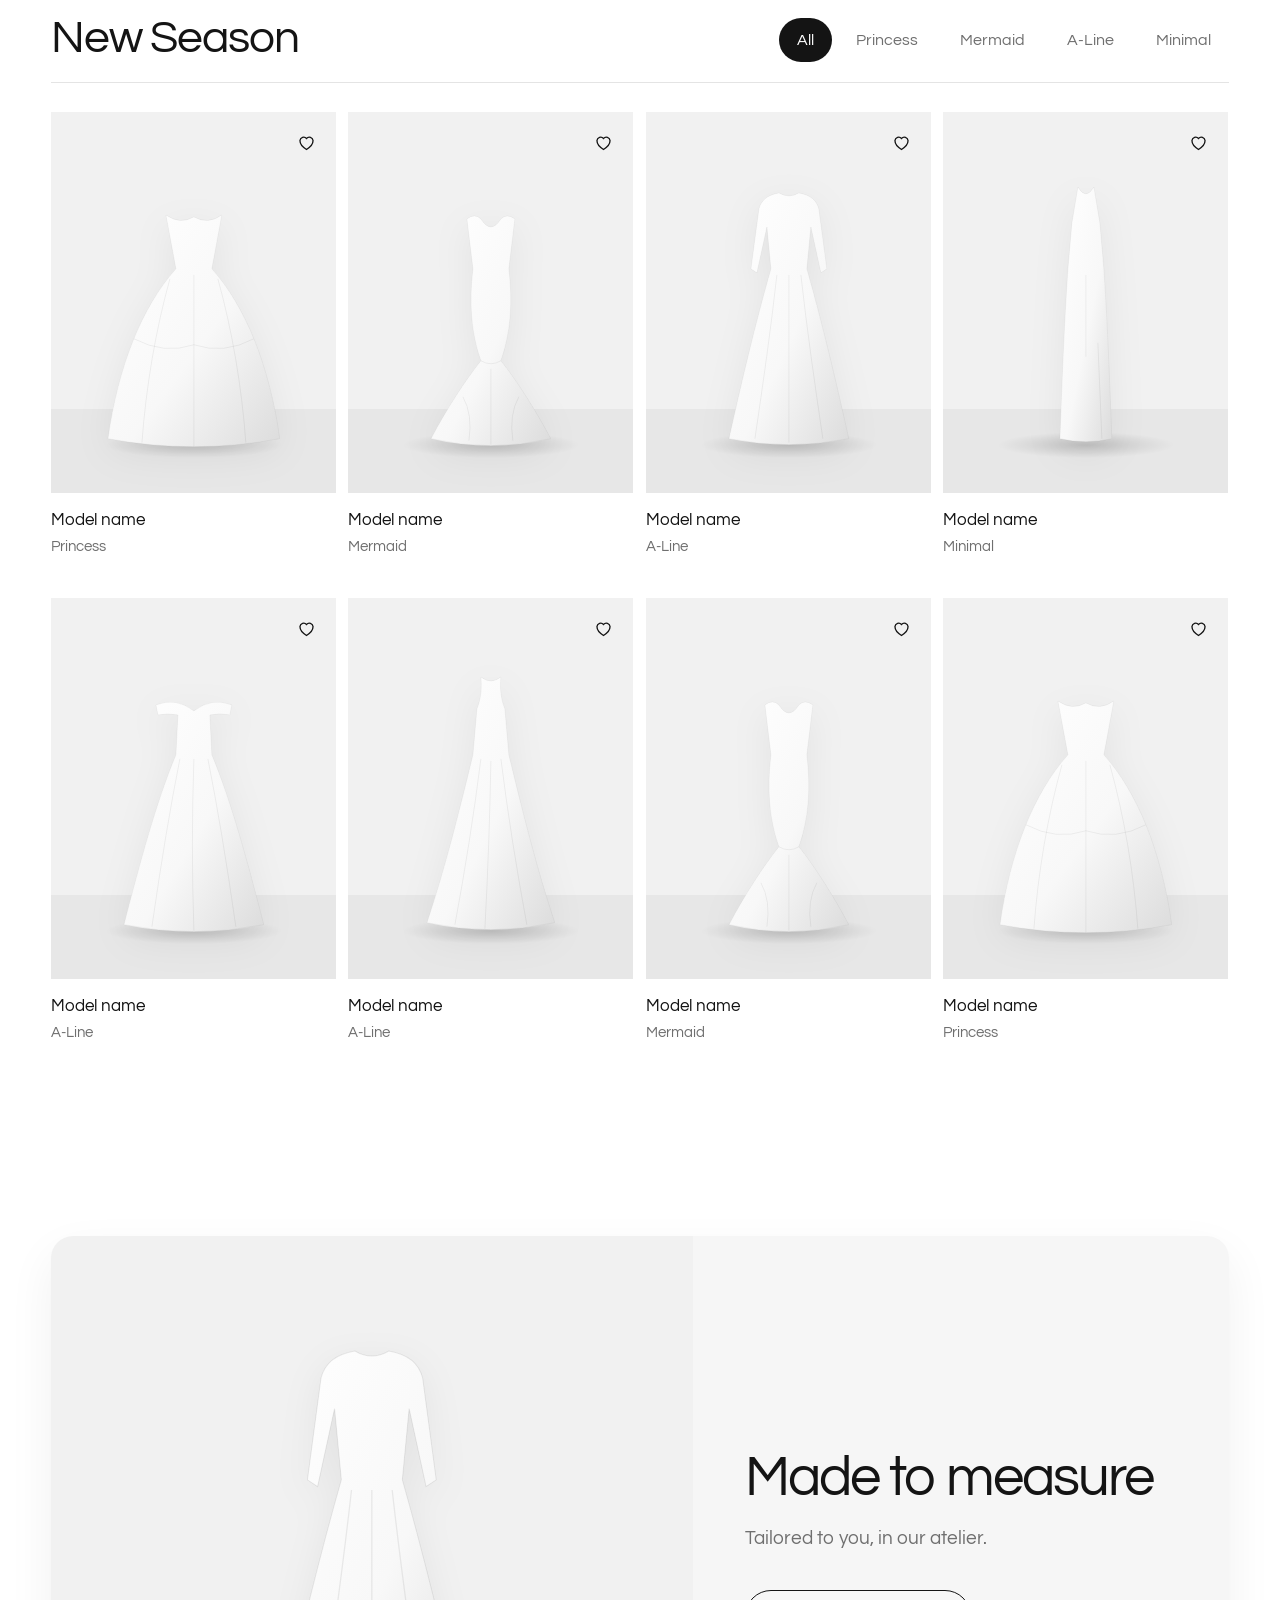
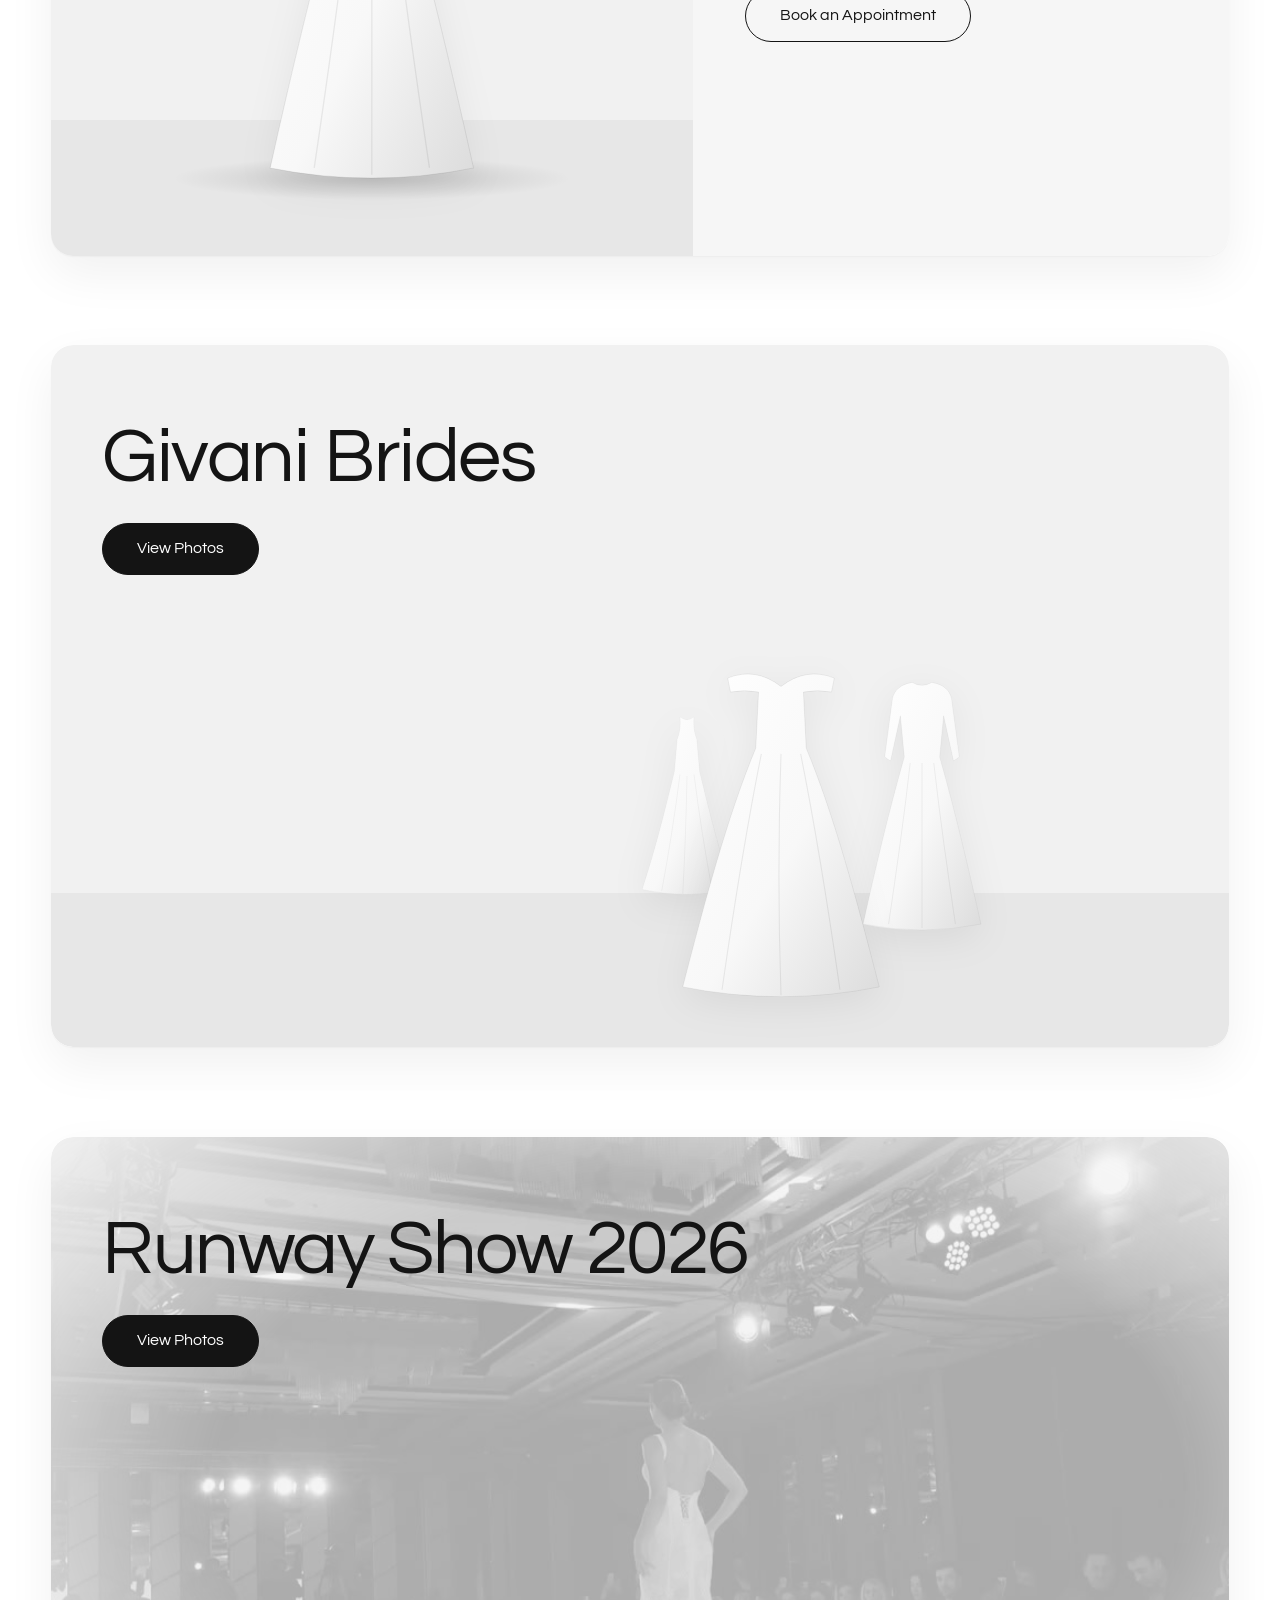
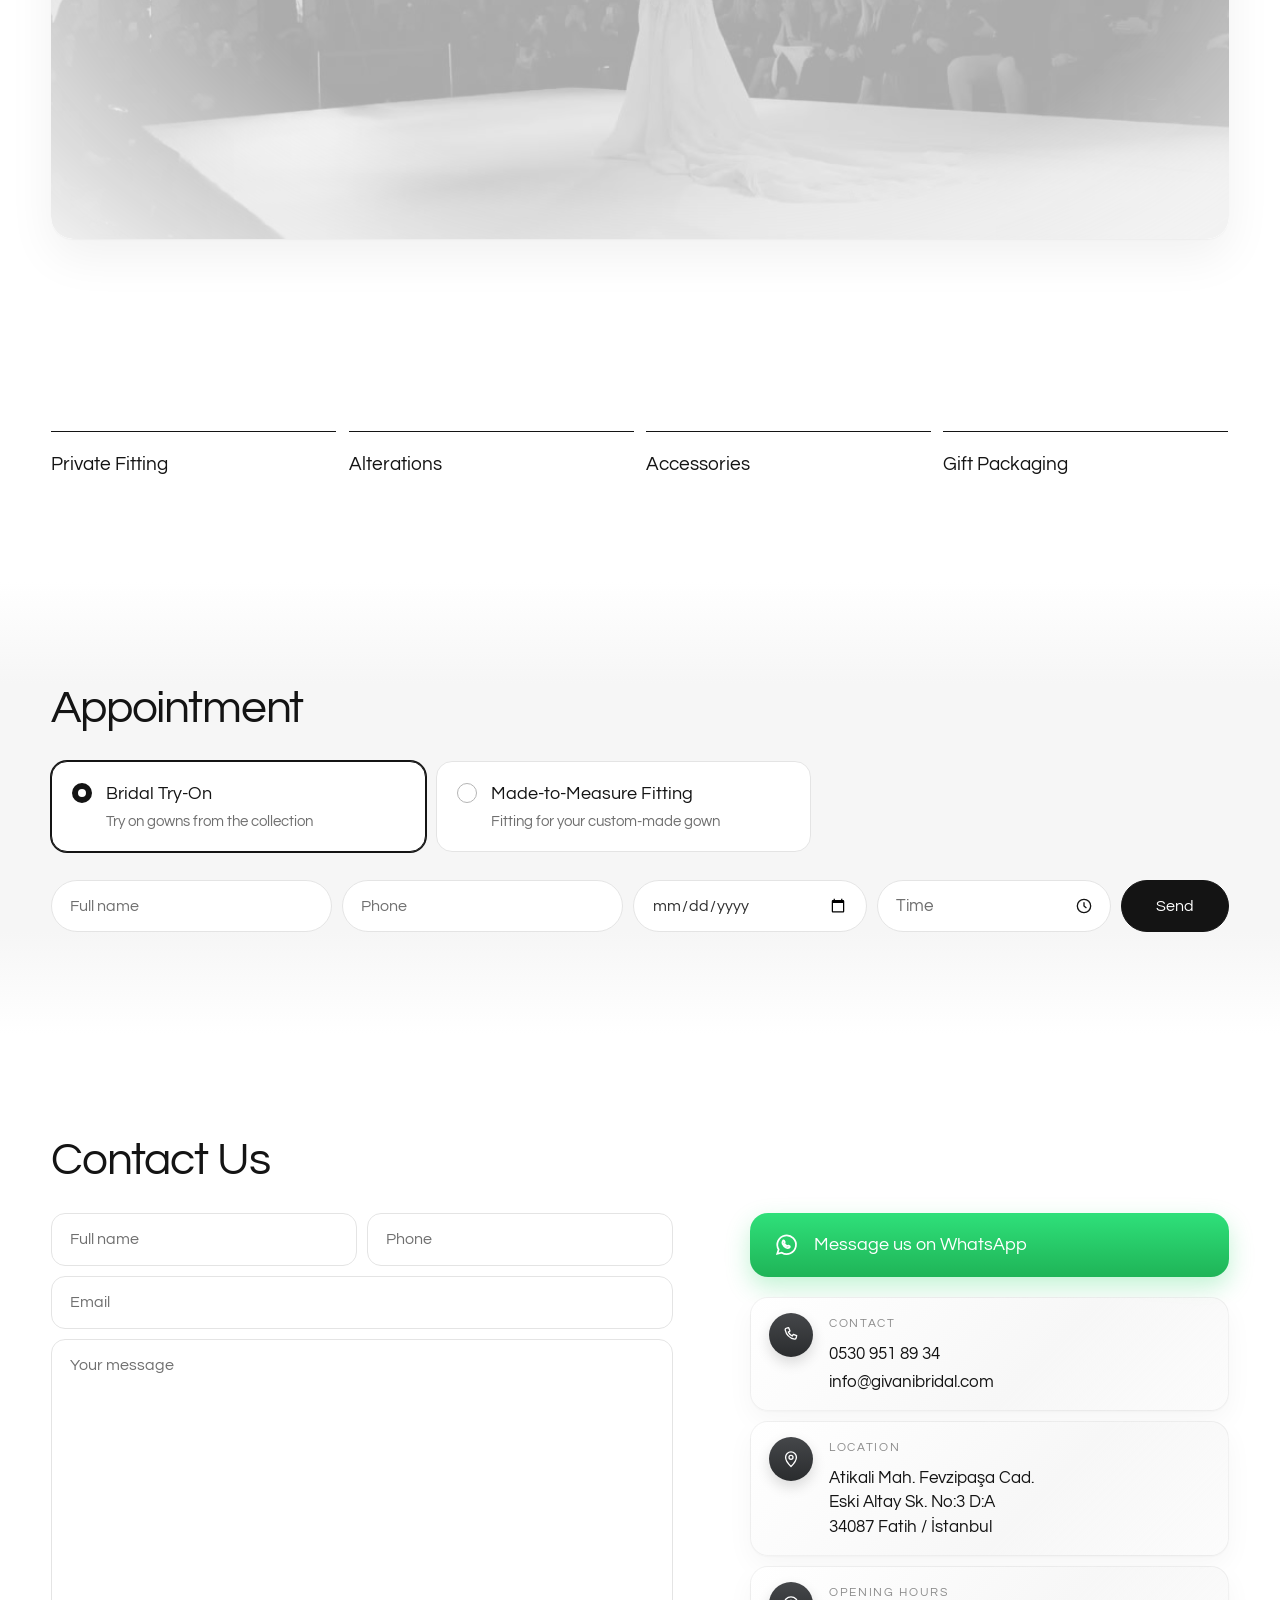
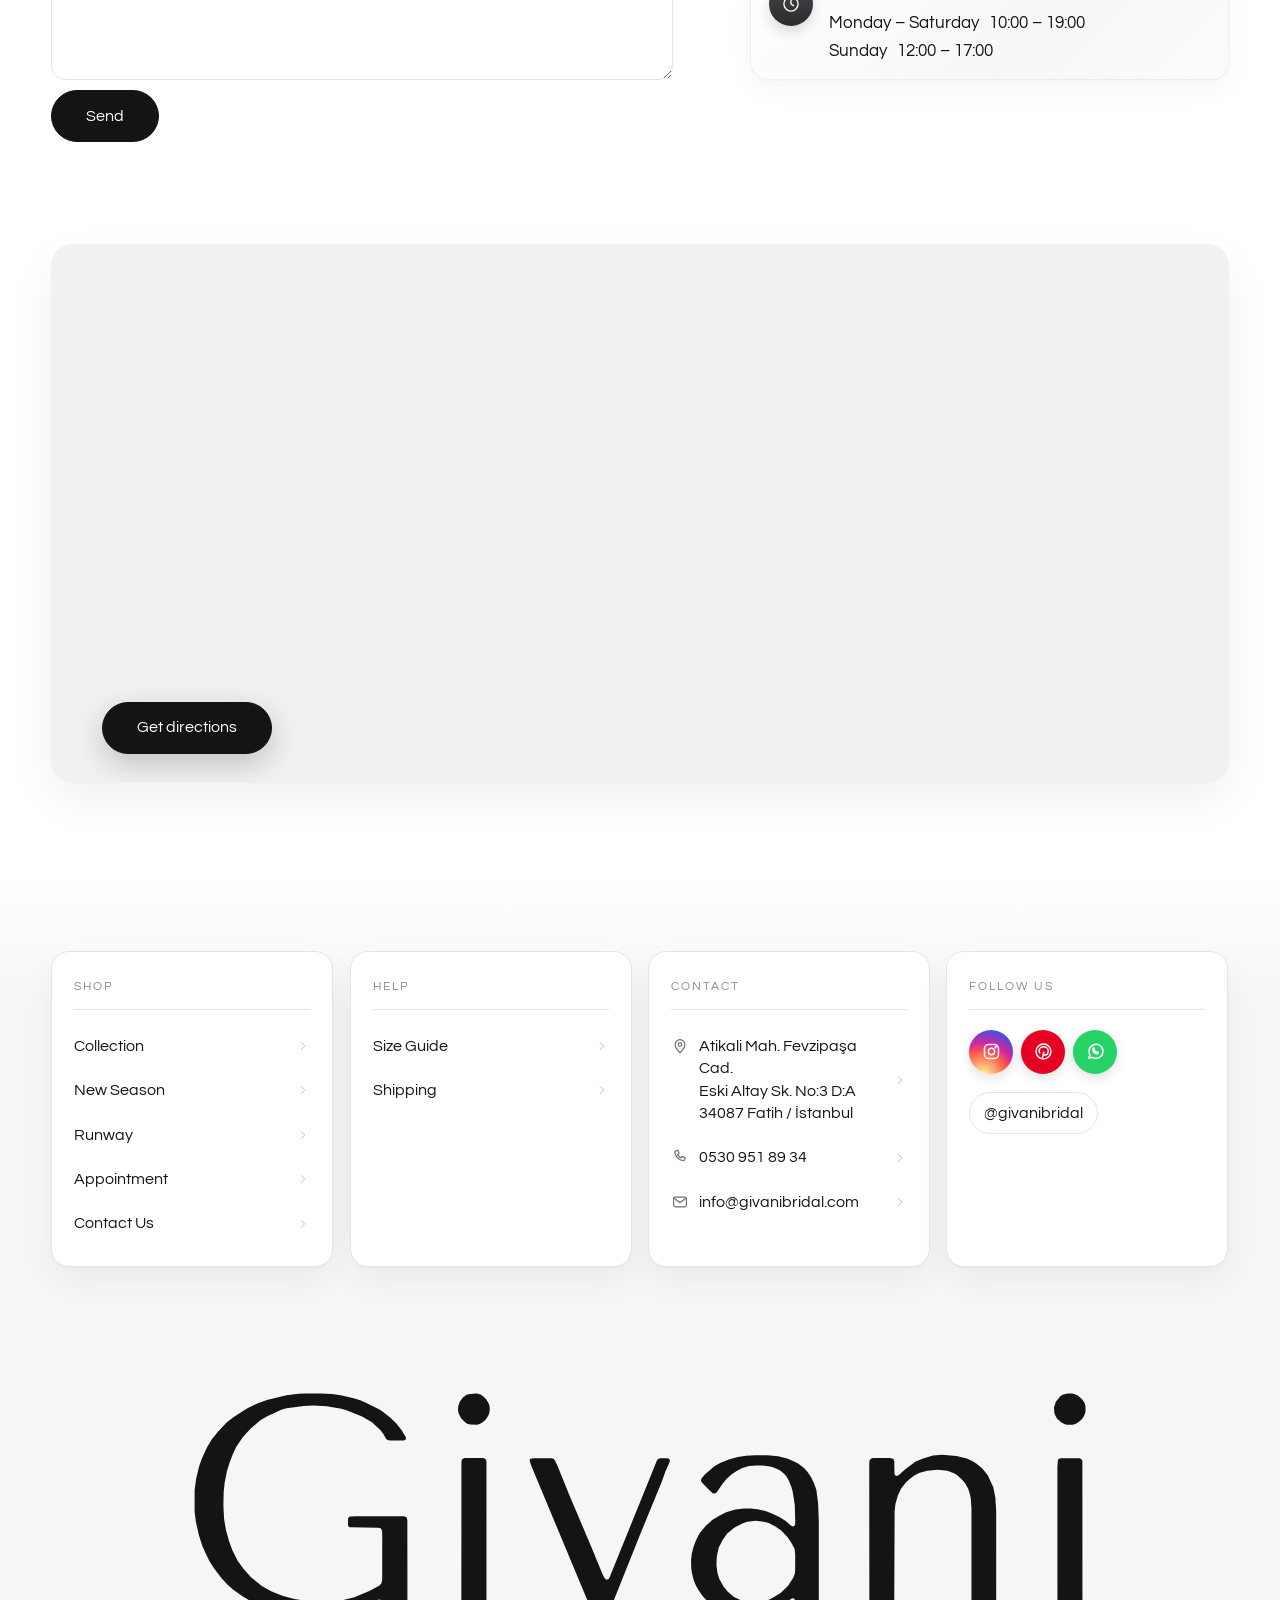
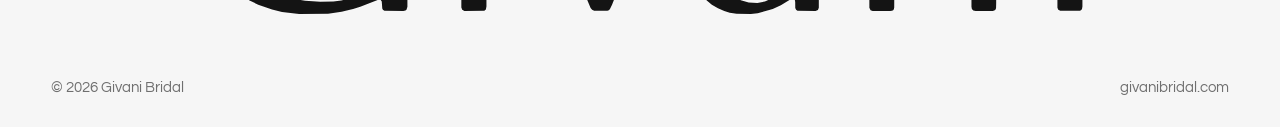
==== commit facee5ec: "Givani Gelinleri: Defile gibi kapak + tıklayınca açılan galeri Co-Authored-By: Claude Opus 5.5 <nore" ====
--- a/index.html
+++ b/index.html
@@ -251,6 +251,17 @@
   </div>
 </div>
 
+<!-- Givani Gelinleri galerisi -->
+<div class="gallery" id="panel-brides" role="dialog" aria-modal="true" aria-labelledby="bridesGalleryTitle" hidden>
+  <div class="wrap gallery__head">
+    <button class="gallery__exit" data-close><span class="gallery__back" aria-hidden="true"><svg><use href="#i-back"/></svg></span><span class="gallery__title" id="bridesGalleryTitle" data-i18n="brides.title">Givani Gelinleri</span></button>
+  </div>
+  <div class="wrap gallery__body">
+    <p class="gallery__empty" id="bridesEmpty" data-i18n="show.empty" hidden>Görseller yakında eklenecek.</p>
+    <div class="gallery__grid" id="bridesGrid"></div>
+  </div>
+</div>
+
 <div class="viewer" id="viewer" role="dialog" aria-modal="true" aria-label="Defile" hidden>
   <div class="viewer__top">
     <span class="viewer__count" id="viewerCount"></span>
@@ -321,11 +332,17 @@
 
 
   <!-- Givani Gelinleri -->
-  <section class="brides" id="givani-gelinleri" data-sec="view_brides">
-    <div class="wrap">
-      <h2 class="title" data-i18n="brides.title">Givani Gelinleri</h2>
-      <div class="brides__grid" id="bridesGrid"></div>
-      <button class="btn btn--outline brides__more" id="bridesMore" data-i18n="brides.more" hidden>Daha Fazla</button>
+  <section class="show brides" id="givani-gelinleri" data-sec="view_brides">
+    <button class="show__cover" data-open="brides" aria-label="Givani Gelinleri" data-i18n-aria="brides.title">
+      <div class="shot show__stage" id="bridesCover">
+        <svg preserveAspectRatio="xMidYMax meet" class="gown show__g show__g--3"><use href="#g-aline"/></svg>
+        <svg preserveAspectRatio="xMidYMax meet" class="gown show__g show__g--2"><use href="#g-sleeve"/></svg>
+        <svg preserveAspectRatio="xMidYMax meet" class="gown show__g show__g--1"><use href="#g-off"/></svg>
+      </div>
+    </button>
+    <div class="wrap show__text">
+      <h2 data-i18n="brides.title">Givani Gelinleri</h2>
+      <button class="btn" data-open="brides" data-i18n="show.cta">Görselleri Gör</button>
     </div>
   </section>
 
--- a/css/style.css
+++ b/css/style.css
@@ -440,33 +440,8 @@
 .split__text p { font-size: 19px; color: var(--muted); margin-bottom: 36px; }
 
 /* ---------- Givani Gelinleri ---------- */
-/* Müşterilerin düğün çekimleri: dikey kareler, tıklayınca büyük görünüm */
-.brides { padding: clamp(8px, 2vw, 24px) 0; }
-.brides__grid {
-  display: grid;
-  grid-template-columns: repeat(4, minmax(0, 1fr));
-  gap: clamp(12px, 2vw, 28px);
-}
-.brides__item {
-  position: relative; display: block; width: 100%; padding: 0;
-  aspect-ratio: 3 / 4; overflow: hidden;
-  border-radius: 14px; background: var(--studio);
-  box-shadow: 0 1px 2px rgba(0,0,0,.06), 0 10px 24px rgba(0,0,0,.06);
-  transition: transform .5s var(--ease), box-shadow .5s var(--ease);
-}
-.brides__item img { display: block; width: 100%; height: 100%; object-fit: cover; object-position: 50% 20%; transition: transform .8s var(--ease); }
-.brides__item:hover { transform: translateY(-4px); box-shadow: 0 2px 4px rgba(0,0,0,.06), 0 18px 36px rgba(0,0,0,.1); }
-.brides__item:hover img { transform: scale(1.04); }
-.brides__item.is-placeholder { opacity: .55; box-shadow: none; }
-.brides__item.is-placeholder:hover { transform: none; }
-.brides__item.is-placeholder .shot { height: 100%; }
-.brides__item.is-placeholder .gown { width: 60%; height: 84%; }
-.brides__more { display: flex; margin: clamp(28px, 4vw, 44px) auto 0; }
-.brides__more[hidden] { display: none; }
-@media (max-width: 760px) {
-  .brides__grid { grid-template-columns: repeat(2, minmax(0, 1fr)); gap: 10px; }
-  .brides__item { border-radius: 10px; }
-}
+/* Defile bloğuyla aynı yapı; Defile'nin hemen üstünde olduğu için aradaki boşluk biraz daraltılır */
+.brides + .show { margin-top: clamp(28px, 4vw, 56px); }
 
 /* ---------- Defile ---------- */
 .show { position: relative; }
